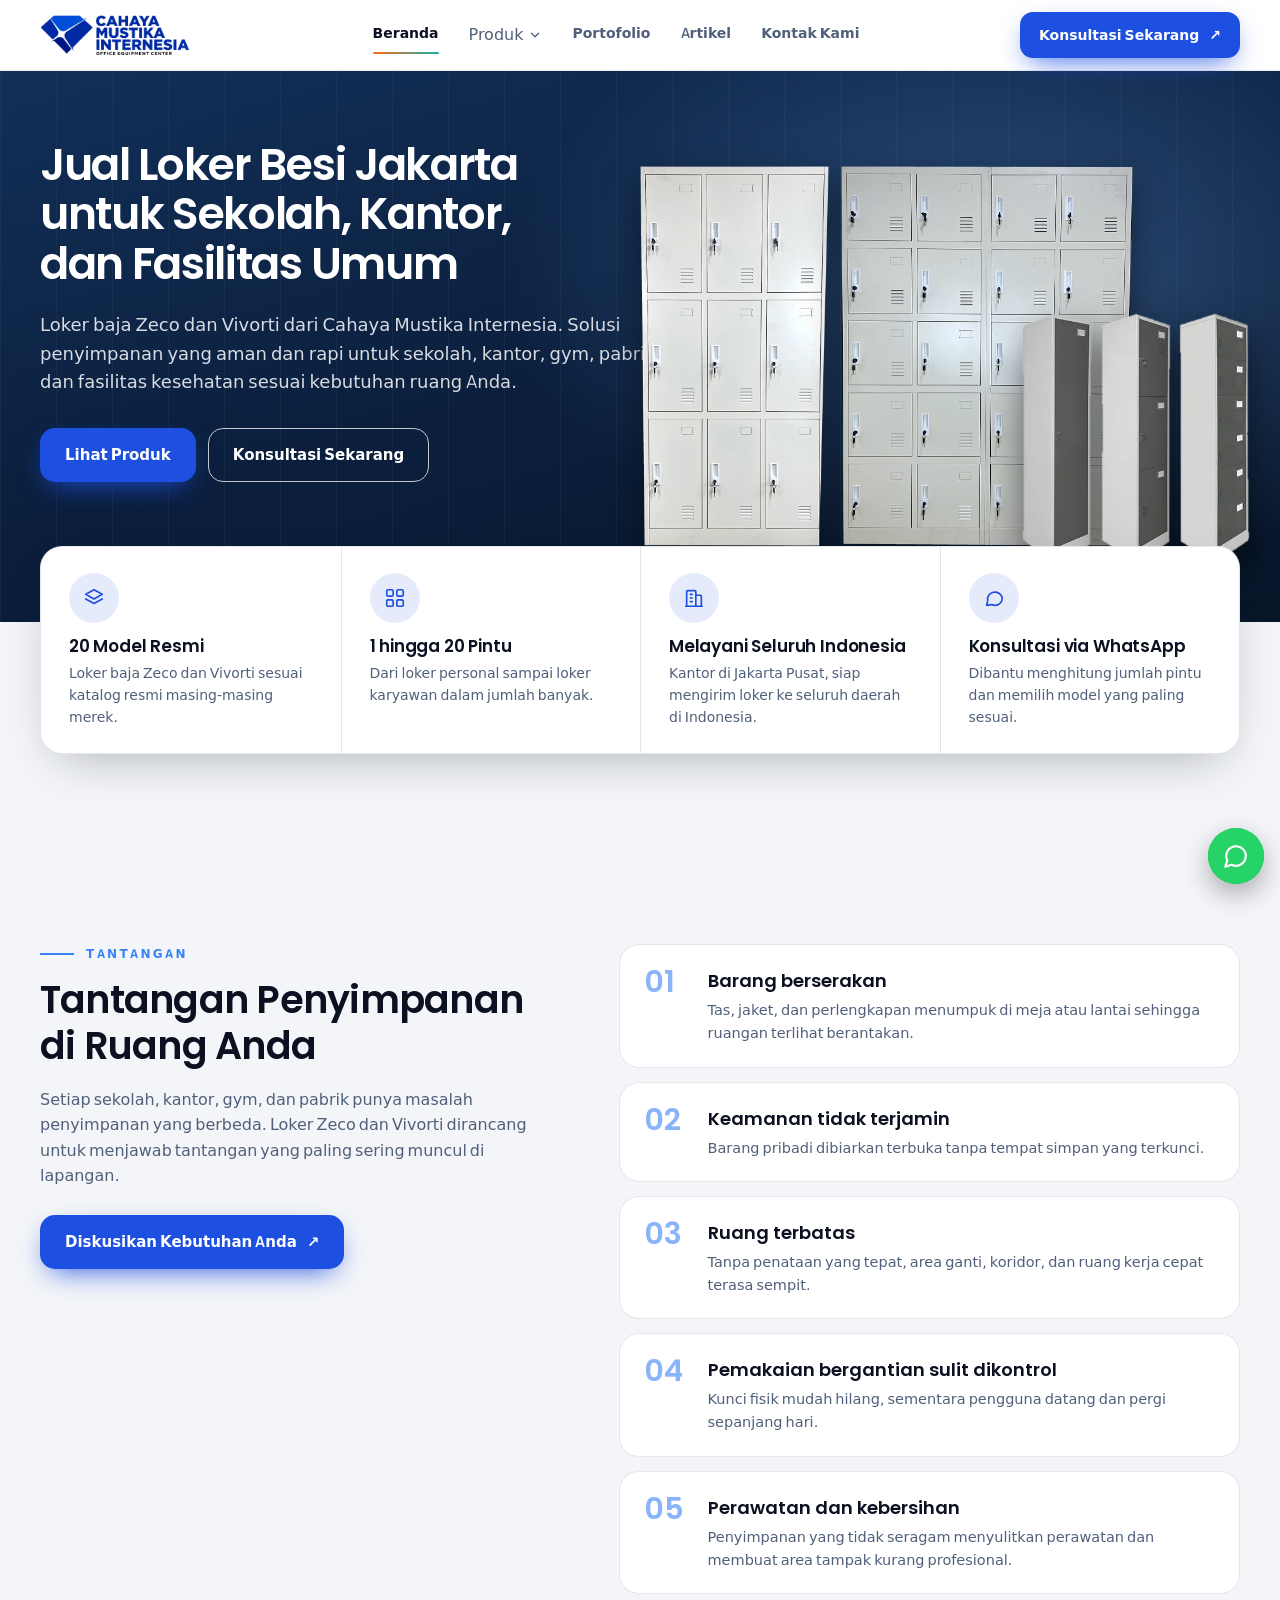
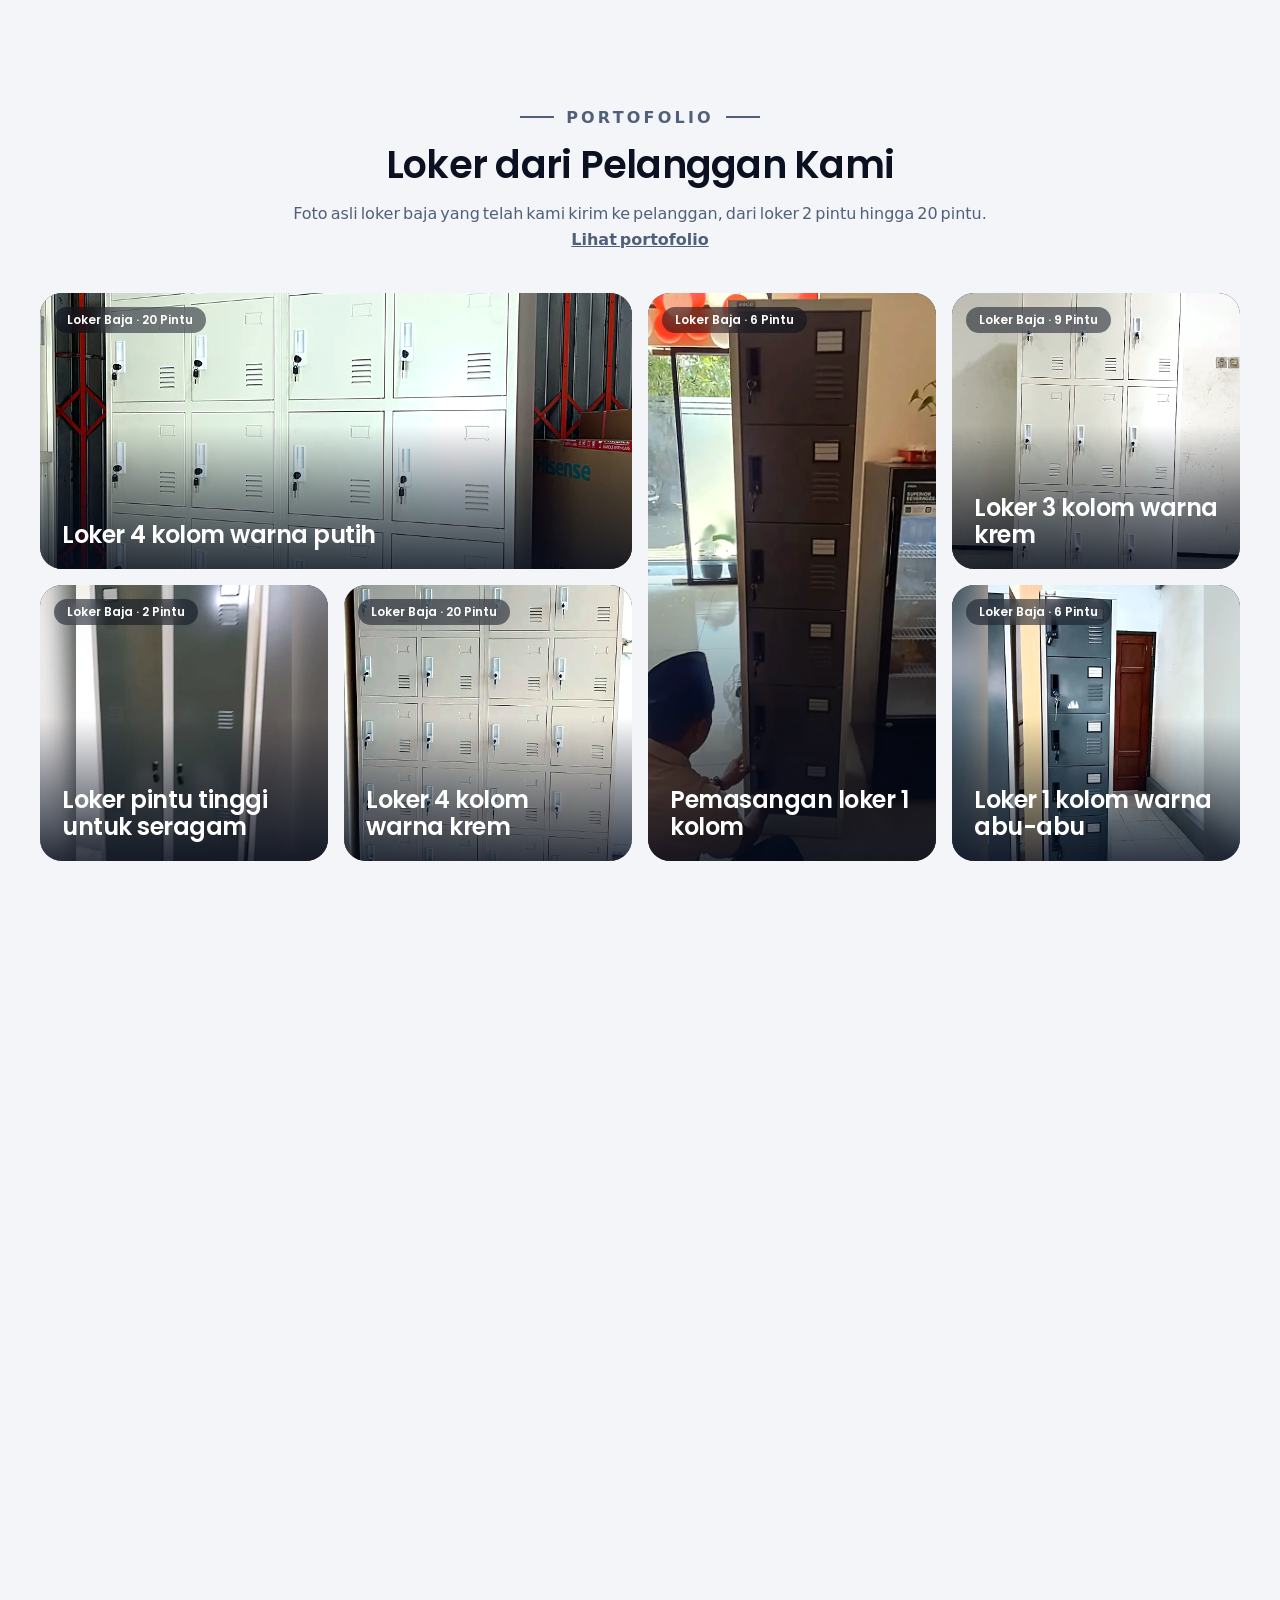
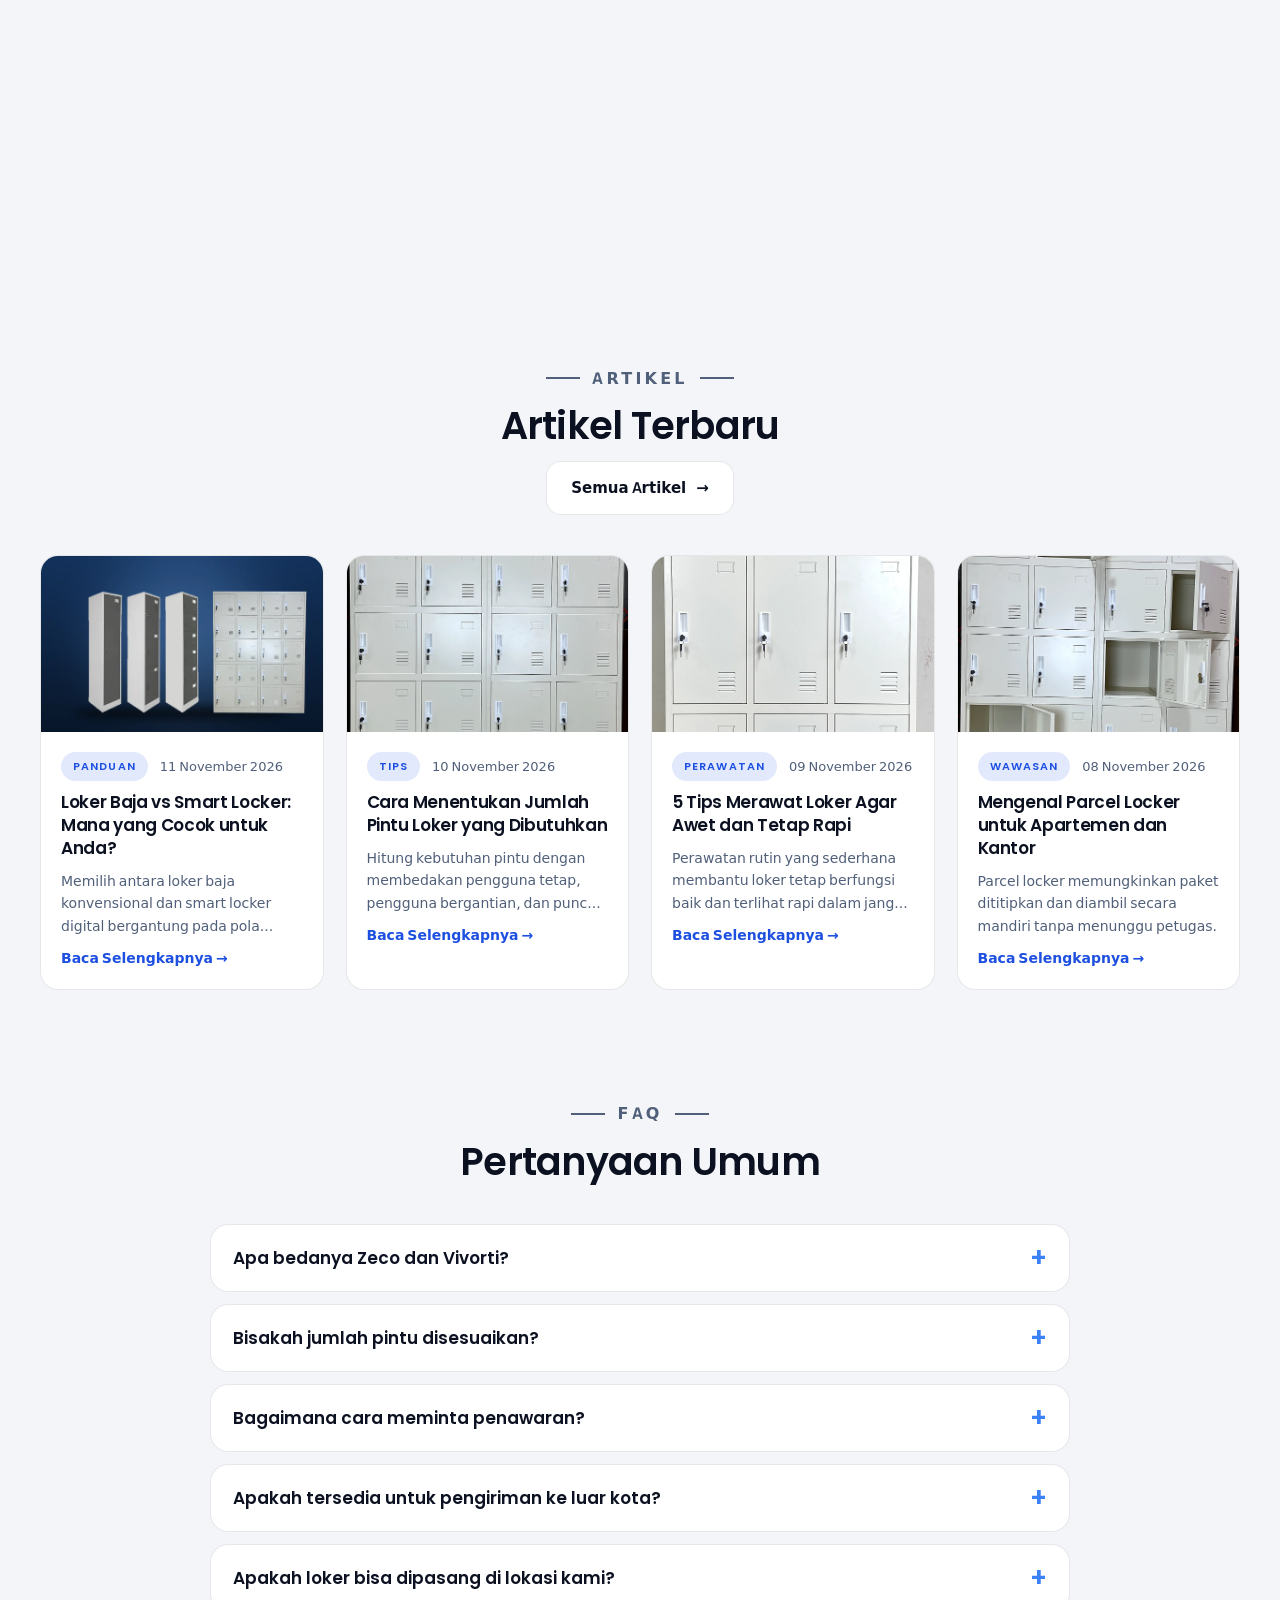
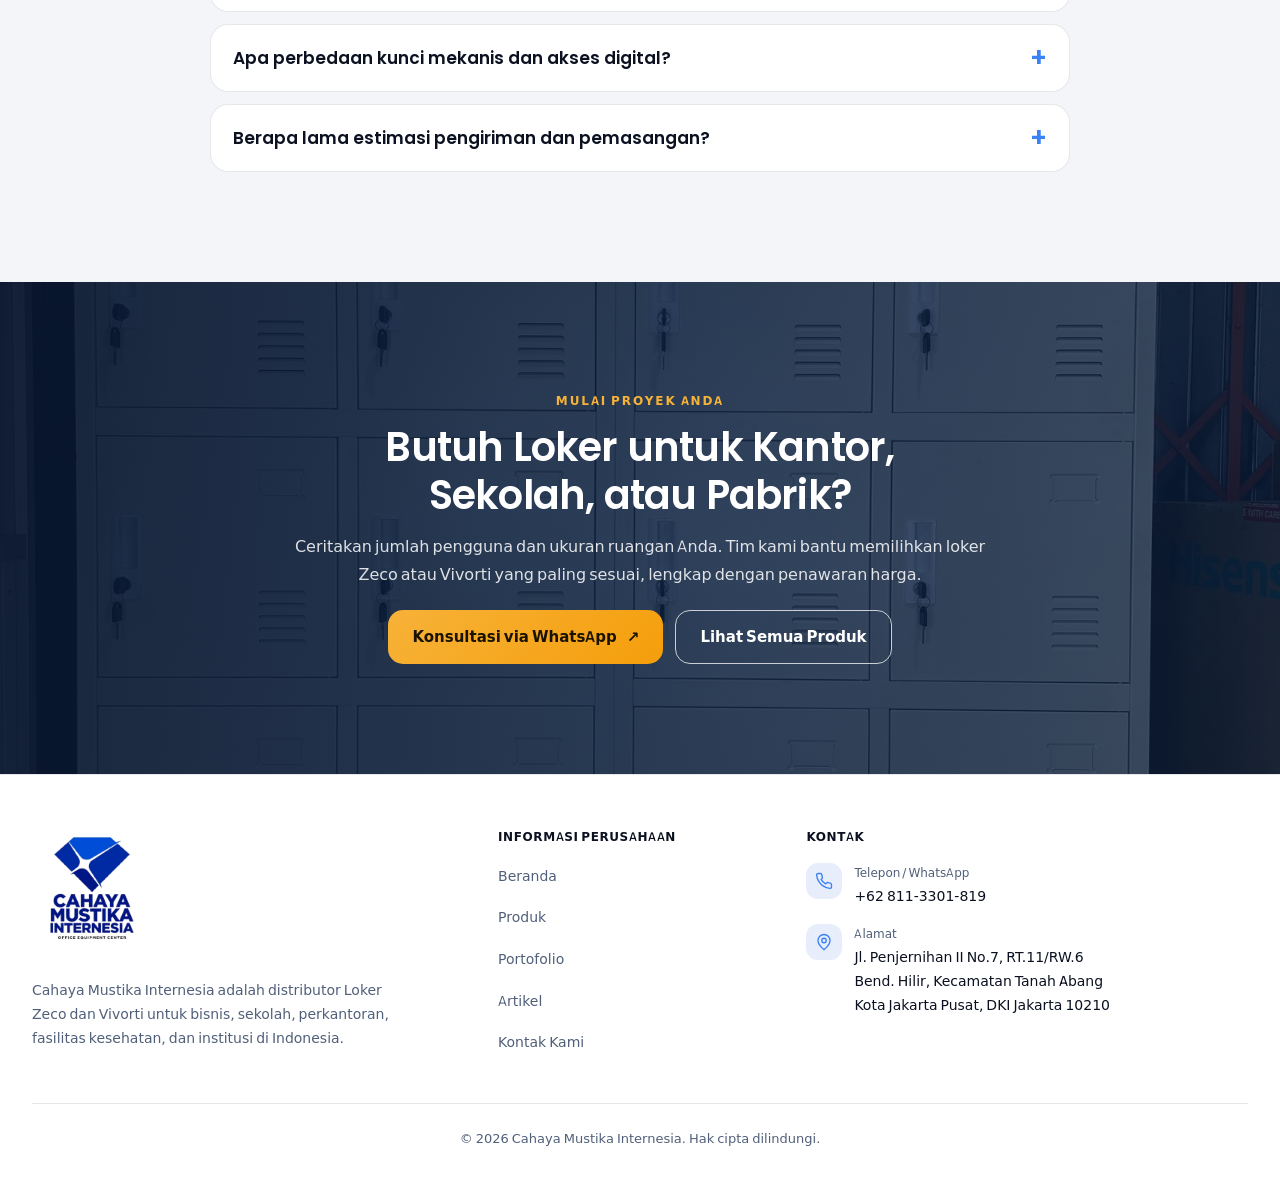
==== index.html @ 6ec08c3e "Add files via upload" ====
<!doctype html>
<html lang="id" data-theme="light">
<head>
<meta charset="utf-8">
<meta name="viewport" content="width=device-width,initial-scale=1">
<title>Jual Loker Besi Jakarta – Loker Zeco & Vivorti | Cahaya Mustika Internesia</title>
<meta name="description" content="Jual loker besi di Jakarta: lemari loker baja Zeco 1 sampai 6 pintu dan loker Vivorti 9 dan 20 pintu untuk sekolah, kantor, gym, pabrik, dan fasilitas kesehatan. Konsultasi via WhatsApp.">
<meta property="og:title" content="Jual Loker Besi Jakarta – Loker Zeco & Vivorti | Cahaya Mustika Internesia"><meta property="og:description" content="Jual loker besi di Jakarta: lemari loker baja Zeco 1 sampai 6 pintu dan loker Vivorti 9 dan 20 pintu untuk sekolah, kantor, gym, pabrik, dan fasilitas kesehatan. Konsultasi via WhatsApp."><meta property="og:image" content="assets/images/logo-footer.webp">
<link rel="icon" href="assets/images/icon.webp" type="image/webp">
<script>(function(){var d=document.documentElement;d.classList.add("js");try{localStorage.removeItem("theme")}catch(e){}})()</script>
<link rel="stylesheet" href="assets/css/locker.css">
<script defer src="assets/js/locker.js"></script>
</head>
<body>
<a class="skip" href="#main">Lompat ke konten</a>
<header class="hdr" id="hdr">
 <div class="hdr-in">
  <a class="logo" href="index.html" aria-label="Cahaya Mustika Internesia"><img class="l-light" src="assets/images/logo-cahaya-mustika.webp" width="800" height="215" alt="Cahaya Mustika Internesia"><img class="l-dark" src="assets/images/putih-logo.webp" width="800" height="215" alt="Cahaya Mustika Internesia"></a>
  <nav class="nav" aria-label="Navigasi utama"><a href="index.html" aria-current=page>Beranda</a><div class="nav-dd"><button type="button" class="nav-dd-t" aria-expanded="false" aria-controls="ddProduk">Produk <svg class="dd-chev" viewBox="0 0 24 24" width="14" height="14" fill="none" stroke="currentColor" stroke-width="2.2" stroke-linecap="round" stroke-linejoin="round" aria-hidden="true"><path d="M6 9l6 6 6-6"/></svg></button><div class="nav-dd-m" id="ddProduk"><a href="pages/produk.html"><b>Semua Produk</b><small>20 model Zeco dan Vivorti</small></a><a href="pages/zeco.html"><b>Loker Besi Zeco</b><small>Loker baja 1 sampai 6 pintu</small></a><a href="pages/vivorti.html"><b>Loker Vivorti</b><small>Loker 9 dan 20 pintu</small></a></div></div><a href="pages/portofolio.html">Portofolio</a><a href="pages/artikel.html">Artikel</a><a href="pages/kontak.html">Kontak Kami</a></nav>
  <div class="hdr-act">
   <a class="btn btn-primary btn-sm" href="https://wa.me/628113301819?text=Halo%20Cahaya%20Mustika%20Internesia%2C%20saya%20ingin%20konsultasi%20mengenai%20locker." target="_blank" rel="noopener noreferrer">Konsultasi Sekarang <span class="arr">↗</span></a>
   <button class="burger" id="burger" type="button" aria-label="Menu" aria-expanded="false" aria-controls="mnav"><span></span><span></span></button>
  </div>
 </div>
 <nav class="mnav" id="mnav" aria-label="Navigasi seluler"><a href="index.html" aria-current=page>Beranda</a><a href="pages/produk.html">Produk</a><a class="mnav-sub" href="pages/zeco.html">Loker Besi Zeco</a><a class="mnav-sub" href="pages/vivorti.html">Loker Vivorti</a><a href="pages/portofolio.html">Portofolio</a><a href="pages/artikel.html">Artikel</a><a href="pages/kontak.html">Kontak Kami</a></nav>
</header>
<main id="main">

<section class="hx"><div class="wrap hx-grid">
 <div class="hx-copy">
  <h1 class="rv">Jual Loker Besi Jakarta untuk Sekolah, Kantor, dan Fasilitas Umum</h1>
  <p class="hx-lead rv" style="--d:.1s">Loker baja Zeco dan Vivorti dari Cahaya Mustika Internesia. Solusi penyimpanan yang aman dan rapi untuk sekolah, kantor, gym, pabrik, dan fasilitas kesehatan sesuai kebutuhan ruang Anda.</p>
  <div class="hx-cta rv" style="--d:.2s"><a class="btn btn-primary" href="pages/produk.html">Lihat Produk</a><a class="btn btn-ghost" href="https://wa.me/628113301819?text=Halo%20Cahaya%20Mustika%20Internesia%2C%20saya%20ingin%20konsultasi%20mengenai%20locker." target="_blank" rel="noopener noreferrer">Konsultasi Sekarang</a></div>
 </div>
 <div class="hx-vis" aria-hidden="true"><div class="hx-back"><img src="assets/images/produk/vivorti-vt-lc09-cut.webp" alt="" width="596" height="1200"><img src="assets/images/produk/vivorti-vt-lc20-cut.webp" alt="" width="923" height="1200"></div><div class="hx-front"><img src="assets/images/produk/zeco-z601-t5-cut.webp" alt="" width="122" height="430"><img src="assets/images/produk/zeco-z603-t5-cut.webp" alt="" width="119" height="428"><img src="assets/images/produk/zeco-z606-t5-cut.webp" alt="" width="122" height="432"></div><span class="hx-floor"></span></div>
 </div></section>
<section class="hx-feat" aria-label="Keunggulan singkat"><div class="wrap"><div class="hx-card"><div class="hx-f rv" style="--d:0.00s"><span class="hx-ic"><svg viewBox="0 0 24 24" aria-hidden="true" fill="none" stroke="currentColor" stroke-width="1.8" stroke-linecap="round" stroke-linejoin="round"><path d="M12 3l9 5-9 5-9-5z"/><path d="M3 13l9 5 9-5"/></svg></span><div><h3>20 Model Resmi</h3><p>Loker baja Zeco dan Vivorti sesuai katalog resmi masing-masing merek.</p></div></div><div class="hx-f rv" style="--d:0.07s"><span class="hx-ic"><svg viewBox="0 0 24 24" aria-hidden="true" fill="none" stroke="currentColor" stroke-width="1.8" stroke-linecap="round" stroke-linejoin="round"><rect x="3" y="3" width="7" height="7" rx="1.5"/><rect x="14" y="3" width="7" height="7" rx="1.5"/><rect x="3" y="14" width="7" height="7" rx="1.5"/><rect x="14" y="14" width="7" height="7" rx="1.5"/></svg></span><div><h3>1 hingga 20 Pintu</h3><p>Dari loker personal sampai loker karyawan dalam jumlah banyak.</p></div></div><div class="hx-f rv" style="--d:0.14s"><span class="hx-ic"><svg viewBox="0 0 24 24" aria-hidden="true" fill="none" stroke="currentColor" stroke-width="1.8" stroke-linecap="round" stroke-linejoin="round"><path d="M4 21V5a1 1 0 011-1h8a1 1 0 011 1v16M14 9h5a1 1 0 011 1v11M3 21h18M8 8h2M8 12h2M8 16h2"/></svg></span><div><h3>Melayani Seluruh Indonesia</h3><p>Kantor di Jakarta Pusat, siap mengirim loker ke seluruh daerah di Indonesia.</p></div></div><div class="hx-f rv" style="--d:0.21s"><span class="hx-ic"><svg viewBox="0 0 24 24" aria-hidden="true" fill="none" stroke="currentColor" stroke-width="1.8" stroke-linecap="round" stroke-linejoin="round"><path d="M21 12a8 8 0 01-11.5 7.2L4 20l1-4.5A8 8 0 1121 12z"/></svg></span><div><h3>Konsultasi via WhatsApp</h3><p>Dibantu menghitung jumlah pintu dan memilih model yang paling sesuai.</p></div></div></div></div></section>

<section class="sec chal"><div class="wrap chal-grid"><div class="chal-l"><p class="eyebrow rv">Tantangan</p><h2 class="rv" style="--d:.08s">Tantangan Penyimpanan di Ruang Anda</h2><p class="rv" style="--d:.16s">Setiap sekolah, kantor, gym, dan pabrik punya masalah penyimpanan yang berbeda. Loker Zeco dan Vivorti dirancang untuk menjawab tantangan yang paling sering muncul di lapangan.</p><a class="btn btn-primary rv" style="--d:.24s;margin-top:26px" href="https://wa.me/628113301819?text=Halo%20Cahaya%20Mustika%20Internesia%2C%20saya%20ingin%20konsultasi%20solusi%20penyimpanan%20locker." target="_blank" rel="noopener noreferrer">Diskusikan Kebutuhan Anda <span class="arr">↗</span></a></div><ul class="chal-list"><li class="rv" style="--d:0.00s"><span class="cn">01</span><div><b>Barang berserakan</b><p>Tas, jaket, dan perlengkapan menumpuk di meja atau lantai sehingga ruangan terlihat berantakan.</p></div></li><li class="rv" style="--d:0.07s"><span class="cn">02</span><div><b>Keamanan tidak terjamin</b><p>Barang pribadi dibiarkan terbuka tanpa tempat simpan yang terkunci.</p></div></li><li class="rv" style="--d:0.14s"><span class="cn">03</span><div><b>Ruang terbatas</b><p>Tanpa penataan yang tepat, area ganti, koridor, dan ruang kerja cepat terasa sempit.</p></div></li><li class="rv" style="--d:0.21s"><span class="cn">04</span><div><b>Pemakaian bergantian sulit dikontrol</b><p>Kunci fisik mudah hilang, sementara pengguna datang dan pergi sepanjang hari.</p></div></li><li class="rv" style="--d:0.28s"><span class="cn">05</span><div><b>Perawatan dan kebersihan</b><p>Penyimpanan yang tidak seragam menyulitkan perawatan dan membuat area tampak kurang profesional.</p></div></li></ul></div></section>

<section class="sec" style="padding-top:0"><div class="wrap"><div class="sec-h"><div><p class="eyebrow rv">Portofolio</p><h2 class="rv" style="--d:.08s">Loker dari Pelanggan Kami</h2></div><p class="rv" style="--d:.16s">Foto asli loker baja yang telah kami kirim ke pelanggan, dari loker 2 pintu hingga 20 pintu. <a href="pages/portofolio.html" style="font-weight:700;text-decoration:underline">Lihat portofolio</a></p></div><div class="loc-grid"><a class="loc rv" style="--d:0.00s" href="pages/portofolio.html"><img class="loc-img" src="assets/images/portofolio/proyek-locker-20-pintu-putih.webp" alt="Loker baja 20 pintu warna putih, susunan 4 kolom" width="900" height="1200" loading="lazy" style="object-position:50% 45%"><span class="loc-tag">Loker Baja · 20 Pintu</span><div class="loc-body"><h3>Loker 4 kolom warna putih</h3></div></a><a class="loc rv" style="--d:0.06s" href="pages/portofolio.html"><img class="loc-img" src="assets/images/portofolio/proyek-locker-6-pintu-abu.webp" alt="Pemasangan loker baja 6 pintu warna abu-abu di lokasi pelanggan" width="900" height="1200" loading="lazy" style="object-position:50% 40%"><span class="loc-tag">Loker Baja · 6 Pintu</span><div class="loc-body"><h3>Pemasangan loker 1 kolom</h3></div></a><a class="loc rv" style="--d:0.12s" href="pages/portofolio.html"><img class="loc-img" src="assets/images/portofolio/proyek-locker-9-pintu-krem.webp" alt="Loker baja 9 pintu warna krem, susunan 3 kolom" width="900" height="1200" loading="lazy" style="object-position:50% 40%"><span class="loc-tag">Loker Baja · 9 Pintu</span><div class="loc-body"><h3>Loker 3 kolom warna krem</h3></div></a><a class="loc rv" style="--d:0.18s" href="pages/portofolio.html"><img class="loc-img" src="assets/images/portofolio/proyek-locker-2-pintu-abu.webp" alt="Loker baja 2 pintu tinggi warna abu-abu" width="900" height="1200" loading="lazy" style="object-position:50% 35%"><span class="loc-tag">Loker Baja · 2 Pintu</span><div class="loc-body"><h3>Loker pintu tinggi untuk seragam</h3></div></a><a class="loc rv" style="--d:0.24s" href="pages/portofolio.html"><img class="loc-img" src="assets/images/portofolio/proyek-locker-20-pintu-krem.webp" alt="Loker baja 20 pintu warna krem, susunan 4 kolom" width="900" height="1200" loading="lazy" style="object-position:50% 40%"><span class="loc-tag">Loker Baja · 20 Pintu</span><div class="loc-body"><h3>Loker 4 kolom warna krem</h3></div></a><a class="loc rv" style="--d:0.30s" href="pages/portofolio.html"><img class="loc-img" src="assets/images/portofolio/proyek-locker-6-pintu-abu-2.webp" alt="Loker baja 6 pintu warna abu-abu, satu kolom" width="900" height="1200" loading="lazy" style="object-position:50% 35%"><span class="loc-tag">Loker Baja · 6 Pintu</span><div class="loc-body"><h3>Loker 1 kolom warna abu-abu</h3></div></a></div></div></section>

<section class="sec"><div class="wrap">
 <div class="sec-h"><div><p class="eyebrow rv">Produk Kami</p><h2 class="rv" style="--d:.08s">Dua Brand Loker: Zeco dan Vivorti</h2></div><p class="rv" style="--d:.16s">Lemari loker baja Zeco 1 sampai 6 pintu dan loker Vivorti 9 dan 20 pintu, keduanya tersedia di Cahaya Mustika Internesia.</p></div>
 <div class="bpn">
  <a class="bpn-p bpn-z rv" href="pages/zeco.html">
   <div class="bpn-media bpn-zm"><img src="assets/images/produk/zeco-z601-t5-cut.webp" alt="Zeco Locker Z-601" width="122" height="430" loading="lazy"><img src="assets/images/produk/zeco-z602-t5-cut.webp" alt="Zeco Locker Z-602" width="118" height="429" loading="lazy"><img src="assets/images/produk/zeco-z603-t5-cut.webp" alt="Zeco Locker Z-603" width="119" height="428" loading="lazy"><img src="assets/images/produk/zeco-z604-t5-cut.webp" alt="Zeco Locker Z-604" width="118" height="425" loading="lazy"><img src="assets/images/produk/zeco-z605-t5-cut.webp" alt="Zeco Locker Z-605" width="112" height="420" loading="lazy"><img src="assets/images/produk/zeco-z606-t5-cut.webp" alt="Zeco Locker Z-606" width="122" height="432" loading="lazy"></div>
   <div class="bpn-cap"><span class="bpn-tag">Loker Baja · 1–6 Pintu · 18 Model</span><h3>Zeco</h3><div class="bpn-more"><p>Loker baja untuk pemakaian intensif: kokoh, rapi, dan siap bekerja keras setiap hari.</p><ul><li>Rangka baja kokoh</li><li>Ventilasi louver</li><li>Susunan modular</li></ul></div><span class="bpn-btn">Lihat Produk Zeco <span class="arr">→</span></span></div>
  </a>
  <a class="bpn-p bpn-v rv" style="--d:.08s" href="pages/vivorti.html">
   <div class="bpn-media bpn-vm"><img src="assets/images/produk/vivorti-vt-lc09-cut.webp" alt="Vivorti VT-LC09" width="596" height="1200" loading="lazy"><img src="assets/images/produk/vivorti-vt-lc20-cut.webp" alt="Vivorti VT-LC20" width="923" height="1200" loading="lazy"></div>
   <div class="bpn-cap"><span class="bpn-tag">Loker · 9 &amp; 20 Pintu · 2 Model</span><h3>Vivorti</h3><div class="bpn-more"><p>Lemari loker multi-pintu untuk kantor, sekolah, pabrik, dan ruang ganti.</p><ul><li>9 dan 20 pintu</li><li>Kunci di setiap pintu</li><li>Ventilasi di setiap pintu</li></ul></div><span class="bpn-btn">Lihat Produk Vivorti <span class="arr">→</span></span></div>
  </a>
 </div>
</div></section>

<section class="sec" style="padding-top:0"><div class="wrap">
 <div class="sec-h"><div><p class="eyebrow rv">Artikel</p><h2 class="rv" style="--d:.08s">Artikel Terbaru</h2></div><a class="btn btn-line rv" href="pages/artikel.html">Semua Artikel <span class="arr">→</span></a></div>
 <div class="bgrid bgrid4"><a class="bc rv" href="pages/artikel-locker-baja-vs-smart-locker.html"><div class="bc-img"><img src="assets/images/artikel/locker-baja-vs-smart-locker.webp" alt="Loker Baja vs Smart Locker: Mana yang Cocok untuk Anda?" width="1200" height="750" loading="lazy"></div><div class="bc-body"><div class="bc-meta"><span class="tagp">Panduan</span><span>11 November 2026</span></div><h3>Loker Baja vs Smart Locker: Mana yang Cocok untuk Anda?</h3><p>Memilih antara loker baja konvensional dan smart locker digital bergantung pada pola pemakaian, anggaran, dan tingkat kontrol akses.</p><span class="bc-more">Baca Selengkapnya <span class="arr">→</span></span></div></a><a class="bc rv" href="pages/artikel-menentukan-jumlah-pintu-locker.html"><div class="bc-img"><img src="assets/images/artikel/menentukan-jumlah-pintu-locker.webp" alt="Cara Menentukan Jumlah Pintu Loker yang Dibutuhkan" width="1200" height="750" loading="lazy"></div><div class="bc-body"><div class="bc-meta"><span class="tagp">Tips</span><span>10 November 2026</span></div><h3>Cara Menentukan Jumlah Pintu Loker yang Dibutuhkan</h3><p>Hitung kebutuhan pintu dengan membedakan pengguna tetap, pengguna bergantian, dan puncak kunjungan.</p><span class="bc-more">Baca Selengkapnya <span class="arr">→</span></span></div></a><a class="bc rv" href="pages/artikel-tips-merawat-locker.html"><div class="bc-img"><img src="assets/images/artikel/tips-merawat-locker.webp" alt="5 Tips Merawat Loker Agar Awet dan Tetap Rapi" width="1200" height="750" loading="lazy"></div><div class="bc-body"><div class="bc-meta"><span class="tagp">Perawatan</span><span>09 November 2026</span></div><h3>5 Tips Merawat Loker Agar Awet dan Tetap Rapi</h3><p>Perawatan rutin yang sederhana membantu loker tetap berfungsi baik dan terlihat rapi dalam jangka panjang.</p><span class="bc-more">Baca Selengkapnya <span class="arr">→</span></span></div></a><a class="bc rv" href="pages/artikel-parcel-locker-apartemen-kantor.html"><div class="bc-img"><img src="assets/images/artikel/parcel-locker-apartemen-kantor.webp" alt="Mengenal Parcel Locker untuk Apartemen dan Kantor" width="1200" height="750" loading="lazy"></div><div class="bc-body"><div class="bc-meta"><span class="tagp">Wawasan</span><span>08 November 2026</span></div><h3>Mengenal Parcel Locker untuk Apartemen dan Kantor</h3><p>Parcel locker memungkinkan paket dititipkan dan diambil secara mandiri tanpa menunggu petugas.</p><span class="bc-more">Baca Selengkapnya <span class="arr">→</span></span></div></a></div>
</div></section>


<section class="sec" style="padding-top:0"><div class="wrap">
 <div class="sec-h" style="justify-content:center;text-align:center"><div><p class="eyebrow rv" style="justify-content:center">FAQ</p><h2 class="rv" style="--d:.08s;margin-inline:auto">Pertanyaan Umum</h2></div></div>
 <div class="faq"><details class="rv"><summary>Apa bedanya Zeco dan Vivorti?</summary><p>Zeco menonjolkan loker baja yang kokoh untuk pemakaian intensif. Vivorti menyediakan loker multi-pintu VT-LC09 (9 pintu) dan VT-LC20 (20 pintu) untuk kebutuhan banyak pengguna.</p></details><details class="rv"><summary>Bisakah jumlah pintu disesuaikan?</summary><p>Bisa. Unit bersifat modular sehingga dapat disusun berderet dan dikombinasikan. Tim kami membantu menentukan konfigurasi yang sesuai.</p></details><details class="rv"><summary>Bagaimana cara meminta penawaran?</summary><p>Klik tombol Mulai Konsultasi pada produk atau hubungi WhatsApp +62 811-3301-819. Sebutkan kebutuhan dan jumlah unit.</p></details><details class="rv"><summary>Apakah tersedia untuk pengiriman ke luar kota?</summary><p>Bisa. Kami melayani pengiriman ke seluruh daerah di Indonesia. Hubungi tim kami untuk estimasi biaya dan waktu pengiriman ke lokasi Anda.</p></details><details class="rv"><summary>Apakah loker bisa dipasang di lokasi kami?</summary><p>Bisa. Loker dapat dipasang di sekolah, kantor, gym, pabrik, fasilitas kesehatan, hingga apartemen dan retail. Tim kami membantu menyesuaikan jenis dan jumlah unit dengan ruang Anda.</p></details><details class="rv"><summary>Apa perbedaan kunci mekanis dan akses digital?</summary><p>Loker Zeco memakai kunci cam lock di setiap pintu. Loker Vivorti juga dilengkapi kunci di setiap pintu. Untuk kebutuhan akses digital, silakan konsultasikan dengan tim kami.</p></details><details class="rv"><summary>Berapa lama estimasi pengiriman dan pemasangan?</summary><p>Estimasi bergantung pada ketersediaan unit, jumlah pesanan, dan lokasi. Hubungi tim sales melalui WhatsApp untuk jadwal yang sesuai dengan proyek Anda.</p></details></div>
</div></section>
</main>
<section class="pdx-cta" aria-label="Konsultasi">
 <img src="assets/images/cta-loker.webp" alt="" width="1600" height="900" loading="lazy">
 <div class="wrap pdx-cta-in">
  <span class="pdx-eyebrow">Mulai Proyek Anda</span>
  <h2>Butuh Loker untuk Kantor, Sekolah, atau Pabrik?</h2>
  <p>Ceritakan jumlah pengguna dan ukuran ruangan Anda. Tim kami bantu memilihkan loker Zeco atau Vivorti yang paling sesuai, lengkap dengan penawaran harga.</p>
  <div class="pdx-cta-btns"><a class="btn pdx-btn-wa" href="https://wa.me/628113301819?text=Halo%20Cahaya%20Mustika%20Internesia%2C%20saya%20ingin%20konsultasi%20mengenai%20loker%20untuk%20proyek%20saya." target="_blank" rel="noopener noreferrer">Konsultasi via WhatsApp <span class="arr">↗</span></a><a class="btn pdx-btn-line" href="pages/produk.html">Lihat Semua Produk</a></div>
 </div>
</section>
<footer class="ft">
 <div class="ft-grid">
  <div class="c2">
   <a class="ft-logo" href="index.html" aria-label="Cahaya Mustika Internesia"><img class="theme-logo-light" src="assets/images/logo-footer.webp" width="320" height="320" loading="lazy" alt="Cahaya Mustika Internesia - Office Equipment Center"><img class="theme-logo-dark" src="assets/images/logo-footer-dark.webp" width="320" height="320" loading="lazy" alt="" aria-hidden="true"></a>
   <p class="d">Cahaya Mustika Internesia adalah distributor Loker Zeco dan Vivorti untuk bisnis, sekolah, perkantoran, fasilitas kesehatan, dan institusi di Indonesia.</p>
  </div>
  <nav aria-label="Footer Navigation"><p class="ft-t">Informasi perusahaan</p><ul><li><a href="index.html">Beranda</a></li><li><a href="pages/produk.html">Produk</a></li><li><a href="pages/portofolio.html">Portofolio</a></li><li><a href="pages/artikel.html">Artikel</a></li><li><a href="pages/kontak.html">Kontak Kami</a></li></ul></nav>
  <div class="c2"><p class="ft-t">Kontak</p><ul>
   <li><a class="ci" href="https://wa.me/628113301819?text=Halo%20Cahaya%20Mustika%20Internesia%2C%20saya%20ingin%20konsultasi%20mengenai%20locker." target="_blank" rel="noopener noreferrer"><span class="ico"><svg width="18" height="18" viewBox="0 0 24 24" fill="none" stroke="currentColor" stroke-width="1.8" stroke-linecap="round" stroke-linejoin="round"><path d="M22 16.92v3a2 2 0 0 1-2.18 2 19.79 19.79 0 0 1-8.63-3.07 19.5 19.5 0 0 1-6-6 19.79 19.79 0 0 1-3.07-8.67A2 2 0 0 1 4.11 2h3a2 2 0 0 1 2 1.72 12.84 12.84 0 0 0 .7 2.81 2 2 0 0 1-.45 2.11L8.09 9.91a16 16 0 0 0 6 6l1.27-1.27a2 2 0 0 1 2.11-.45 12.84 12.84 0 0 0 2.81.7A2 2 0 0 1 22 16.92z"/></svg></span><span><small>Telepon / WhatsApp</small><b>+62 811-3301-819</b></span></a></li>
   <li><a class="ci" href="https://www.google.com/maps/search/?api=1&amp;query=PT%20Cahaya%20Mustika%20Internesia%2C%20Jl.%20Penjernihan%20II%2C%20Jakarta%20Pusat" target="_blank" rel="noopener noreferrer"><span class="ico"><svg width="18" height="18" viewBox="0 0 24 24" fill="none" stroke="currentColor" stroke-width="1.8" stroke-linecap="round" stroke-linejoin="round"><path d="M20 10c0 4.993-5.539 10.193-7.399 11.799a1 1 0 0 1-1.202 0C9.539 20.193 4 14.993 4 10a8 8 0 0 1 16 0"/><circle cx="12" cy="10" r="3"/></svg></span><span><small>Alamat</small><b><span>Jl. Penjernihan II No.7, RT.11/RW.6</span><span>Bend. Hilir, Kecamatan Tanah Abang</span><span>Kota Jakarta Pusat, DKI Jakarta 10210</span></b></span></a></li>
  </ul></div>
 </div>
 <div class="ft-copy">© 2026 Cahaya Mustika Internesia. Hak cipta dilindungi.</div>
</footer>
<a class="wa" href="https://wa.me/628113301819?text=Halo%20Cahaya%20Mustika%20Internesia%2C%20saya%20ingin%20konsultasi%20mengenai%20locker." target="_blank" rel="noopener noreferrer" aria-label="Chat dengan Sales via WhatsApp"><span class="tip">Chat dengan Sales</span><span class="b"><svg width="26" height="26" viewBox="0 0 24 24" fill="none" stroke="currentColor" stroke-width="2" stroke-linecap="round" stroke-linejoin="round"><path d="M7.9 20A9 9 0 1 0 4 16.1L2 22Z"/></svg></span></a>
<dialog id="pm" aria-label="Detail produk"><div class="m" style="position:relative"><button class="m-x" type="button" aria-label="Tutup">×</button>
 <div class="m-art"><div class="art" id="pm-art"></div></div>
 <div class="m-body"><span class="badge" id="pm-badge"></span><h3 id="pm-name"></h3><small id="pm-tag" style="color:var(--muted);font-weight:700"></small><p id="pm-desc"></p><ul id="pm-list"></ul>
 <a class="btn btn-wa btn-blue" id="pm-wa" href="#" target="_blank" rel="noopener noreferrer">Mulai Konsultasi <span class="arr">↗</span></a>
 <p class="m-note">Model, ukuran, warna, dan opsi kunci dikonfirmasi oleh tim sales sesuai ketersediaan dan kebutuhan proyek Anda.</p></div></div></dialog>
</body>
</html>
---- assets/css/locker.css ----
/* Cahaya Mustika Internesia — Locker (Zeco & Vivorti) */
@font-face{font-family:Manrope;font-style:normal;font-weight:200 800;font-display:swap;src:url(../fonts/manrope-200-800-latin.woff2) format("woff2")}
@font-face{font-family:Poppins;font-weight:400;font-display:swap;src:url(../fonts/poppins-400-latin.woff2) format("woff2")}
@font-face{font-family:Poppins;font-weight:500;font-display:swap;src:url(../fonts/poppins-500-latin.woff2) format("woff2")}
@font-face{font-family:Poppins;font-weight:600;font-display:swap;src:url(../fonts/poppins-600-latin.woff2) format("woff2")}

:root{
  --page:#f3f5f8;--surface:#fff;--fg:#0b1120;--muted:#51607a;--line:#0f172a1a;
  --brand:#1d4fe0;--brand2:#3b82f6;--nav:#ffffffcc;
  --Zeco:#ff6a1a;--viv:#0fb5a6;
  --steel:#0f1623;--steel2:#18212f;--art:linear-gradient(160deg,#e9eef5,#d7dfea);
  --shadow:0 18px 50px -20px rgba(11,17,32,.35);
  --r:22px;--ease:cubic-bezier(.2,.8,.2,1);
}
:root[data-theme=dark]{
  --page:#080d18;--surface:#101a30;--fg:#f8fafc;--muted:#9aa8bf;--line:#94a3b829;
  --brand:#3b76ff;--brand2:#6ab0ff;--nav:#0b1120cc;--steel:#050914;--steel2:#0c1424;
  --art:linear-gradient(160deg,#16213a,#0d1527);--shadow:0 18px 50px -20px rgba(0,0,0,.7);
}
*,*::before,*::after{box-sizing:border-box}
html{scroll-behavior:smooth;-webkit-text-size-adjust:100%}
body{margin:0;background:var(--page);color:var(--fg);font:400 16px/1.6 Manrope,system-ui,sans-serif;overflow-x:hidden;transition:background .4s,color .4s}
img,svg{max-width:100%;display:block}
a{color:inherit;text-decoration:none}
h1,h2,h3,h4{font-family:Poppins,Manrope,sans-serif;font-weight:600;line-height:1.12;margin:0;letter-spacing:-.02em}
p{margin:0}
button{font:inherit;color:inherit;cursor:pointer}
.sr-only{position:absolute;width:1px;height:1px;overflow:hidden;clip:rect(0 0 0 0)}
.skip{position:fixed;left:16px;top:-60px;z-index:100;background:var(--brand);color:#fff;padding:8px 16px;border-radius:99px;transition:top .2s}
.skip:focus{top:12px}
.wrap{width:min(1200px,100% - 40px);margin-inline:auto}
:focus-visible{outline:2px solid var(--brand2);outline-offset:3px;border-radius:6px}

/* theme logos */
.l-dark,.theme-logo-dark{display:none}
:root[data-theme=dark] .l-light,:root[data-theme=dark] .theme-logo-light{display:none}
:root[data-theme=dark] .l-dark,:root[data-theme=dark] .theme-logo-dark{display:block}

/* ---------- page cover (loader) ---------- */
.cover{position:fixed;inset:0;z-index:200;background:var(--page);display:grid;place-items:center;animation:coverOut .5s 2.4s forwards;transition:opacity .5s,visibility .5s}
.cover.gone{opacity:0;visibility:hidden}
.cover-in{display:grid;justify-items:center;gap:18px}
.cover img{width:112px;height:auto;animation:coverLogo 1.2s var(--ease) infinite alternate}
.cover-bar{width:150px;height:4px;border-radius:9px;background:var(--line);overflow:hidden}
.cover-bar i{display:block;height:100%;width:40%;border-radius:9px;background:linear-gradient(90deg,var(--Zeco),var(--brand),var(--viv));animation:bar 1s ease-in-out infinite}
.cover small{letter-spacing:.3em;font-size:11px;text-transform:uppercase;color:var(--muted);font-weight:700}
@keyframes bar{from{transform:translateX(-120%)}to{transform:translateX(320%)}}
@keyframes coverLogo{from{transform:translateY(4px) scale(.97)}to{transform:translateY(-4px) scale(1.03)}}
@keyframes coverOut{to{opacity:0;visibility:hidden}}

/* ---------- header (floating island) ---------- */
.hdr{position:fixed;z-index:60;top:12px;left:0;right:0;pointer-events:none;transition:top .3s}
.hdr-in{pointer-events:auto;width:min(1200px,100% - 24px);margin-inline:auto;display:flex;align-items:center;justify-content:space-between;gap:14px;padding:8px 10px 8px 18px;border:1px solid var(--line);border-radius:20px;background:var(--nav);backdrop-filter:blur(18px) saturate(1.4);-webkit-backdrop-filter:blur(18px) saturate(1.4);transition:box-shadow .3s,padding .3s}
.hdr.stuck{top:8px}.hdr.stuck .hdr-in{box-shadow:var(--shadow)}
.logo{position:relative;display:block;width:172px;height:40px;flex:none}
.logo img{position:absolute;inset:0;width:100%;height:100%;object-fit:contain;object-position:left}
.nav{display:none;gap:2px;position:relative}
.nav a,.mnav a{font-size:14px;font-weight:600;color:var(--muted);padding:9px 14px;border-radius:12px;position:relative;transition:color .2s,background .2s}
.nav a:hover{color:var(--fg);background:var(--line)}
.nav a[aria-current=page]{color:var(--fg)}
.nav a[aria-current=page]::after{content:"";position:absolute;left:14px;right:14px;bottom:3px;height:2px;border-radius:2px;background:linear-gradient(90deg,var(--Zeco),var(--viv));animation:grow .6s var(--ease)}
@keyframes grow{from{transform:scaleX(0)}}
.hdr-act{display:flex;align-items:center;gap:8px}
.theme,.burger{width:42px;height:42px;border-radius:13px;border:1px solid var(--line);background:transparent;display:grid;place-items:center;transition:background .2s,transform .3s var(--ease)}
.theme:hover,.burger:hover{background:var(--line)}
.theme:active{transform:rotate(40deg) scale(.9)}
.theme svg{width:19px;height:19px;transition:transform .5s var(--ease)}
.theme .sun{display:none}
:root[data-theme=dark] .theme .sun{display:block}:root[data-theme=dark] .theme .moon{display:none}
.burger{position:relative}
.burger span{position:absolute;left:12px;right:12px;height:2px;border-radius:2px;background:var(--fg);transition:transform .35s var(--ease),top .35s var(--ease)}
.burger span:first-child{top:16px}.burger span:last-child{top:24px}
.burger[aria-expanded=true] span:first-child{top:20px;transform:rotate(45deg)}
.burger[aria-expanded=true] span:last-child{top:20px;transform:rotate(-45deg)}
.mnav{pointer-events:auto;width:min(1200px,100% - 24px);margin:8px auto 0;border:1px solid var(--line);border-radius:20px;background:var(--surface);padding:10px;display:grid;gap:2px;max-height:0;opacity:0;overflow:hidden;visibility:hidden;transition:max-height .45s var(--ease),opacity .3s,visibility .3s,padding .3s;padding-block:0}
.mnav.open{max-height:420px;opacity:1;visibility:visible;padding-block:10px;box-shadow:var(--shadow)}
.mnav a{padding:13px 16px;font-size:16px}
.mnav a[aria-current=page]{color:var(--brand);background:var(--line)}
@media(min-width:960px){.nav{display:flex}.burger,.mnav{display:none}.hdr-act .btn{display:inline-flex}}
.hdr-act .btn{display:none}
@media(min-width:960px){.hdr-act .btn{display:inline-flex}}

/* ---------- buttons ---------- */
.btn{display:inline-flex;align-items:center;gap:10px;justify-content:center;font-weight:700;font-size:15px;padding:14px 24px;border-radius:15px;border:1px solid transparent;position:relative;overflow:hidden;isolation:isolate;transition:transform .3s var(--ease),box-shadow .3s,background .3s,color .3s}
.btn-sm{padding:11px 18px;font-size:14px;border-radius:13px}
.btn-primary{background:var(--brand);color:#fff;box-shadow:0 10px 28px -10px var(--brand)}
.btn-primary::before{content:"";position:absolute;inset:0;z-index:-1;background:linear-gradient(110deg,transparent 30%,rgba(255,255,255,.35) 50%,transparent 70%);transform:translateX(-120%);transition:transform .7s var(--ease)}
.btn-primary:hover{transform:translateY(-3px);box-shadow:0 16px 34px -10px var(--brand)}
.btn-primary:hover::before{transform:translateX(120%)}
.btn-line{border-color:var(--line);background:var(--surface);color:var(--fg)}
.btn-line:hover{transform:translateY(-3px);border-color:var(--brand2);box-shadow:var(--shadow)}
.btn .arr{display:inline-block;transition:transform .3s var(--ease)}
.btn:hover .arr{transform:translate(4px,-3px)}
.btn:active{transform:scale(.97)}

/* ---------- reveal ---------- */
.js .rv{opacity:0;transform:translateY(32px);transition:opacity .8s var(--ease),transform .8s var(--ease);transition-delay:var(--d,0s)}
.js .rv.l{transform:translateX(-40px)}.js .rv.r{transform:translateX(40px)}.js .rv.z{transform:scale(.92)}
.js .rv.in{opacity:1;transform:none}

/* ---------- hero ---------- */
.hero{position:relative;padding:130px 0 70px;overflow:hidden;background:
  radial-gradient(900px 500px at 85% 0%,color-mix(in srgb,var(--brand) 18%,transparent),transparent 70%),
  radial-gradient(700px 400px at 0% 100%,color-mix(in srgb,var(--Zeco) 12%,transparent),transparent 70%)}
.hero::before{content:"";position:absolute;inset:0;background-image:linear-gradient(var(--line) 1px,transparent 1px),linear-gradient(90deg,var(--line) 1px,transparent 1px);background-size:56px 56px;mask-image:radial-gradient(ellipse at 70% 30%,#000 10%,transparent 70%);-webkit-mask-image:radial-gradient(ellipse at 70% 30%,#000 10%,transparent 70%);animation:gridMove 24s linear infinite}
@keyframes gridMove{to{background-position:56px 56px}}
.hero-grid{position:relative;display:grid;gap:46px;align-items:center}
@media(min-width:960px){.hero-grid{grid-template-columns:1.02fr .98fr;gap:60px}.hero{padding:150px 0 90px}}
.chip{display:inline-flex;align-items:center;gap:9px;font-size:12px;font-weight:800;letter-spacing:.14em;text-transform:uppercase;padding:8px 14px;border-radius:99px;border:1px solid var(--line);background:var(--surface);color:var(--muted)}
.chip .dot{width:8px;height:8px;border-radius:50%;background:var(--viv);box-shadow:0 0 0 0 var(--viv);animation:ping 1.8s infinite}
@keyframes ping{70%{box-shadow:0 0 0 10px transparent}100%{box-shadow:0 0 0 0 transparent}}
.hero h1{font-size:clamp(40px,6.4vw,76px);margin:22px 0 20px;text-transform:uppercase;letter-spacing:-.035em}
.hero h1 .w{display:inline-block;overflow:hidden;vertical-align:bottom;padding-bottom:.08em}
.hero h1 .w>span{display:inline-block;transform:translateY(110%);animation:rise .9s var(--ease) forwards;animation-delay:calc(.35s + var(--w)*.09s)}
@keyframes rise{to{transform:none}}
.grad{background:linear-gradient(95deg,var(--Zeco),var(--brand) 55%,var(--viv));-webkit-background-clip:text;background-clip:text;color:transparent;background-size:200% 100%;animation:shift 6s linear infinite}
@keyframes shift{to{background-position:-200% 0}}
.lead{font-size:clamp(16px,2vw,19px);color:var(--muted);max-width:56ch}
.hero-cta{display:flex;flex-wrap:wrap;gap:12px;margin:30px 0 38px}
.stats{display:grid;grid-template-columns:repeat(3,1fr);gap:12px;max-width:520px}
.stat{padding:16px;border-radius:18px;background:var(--surface);border:1px solid var(--line);transition:transform .35s var(--ease),border-color .3s}
.stat:hover{transform:translateY(-5px);border-color:var(--brand2)}
.stat b{display:block;font:600 clamp(26px,3.4vw,36px)/1 Poppins;letter-spacing:-.03em}
.stat>span{font-size:12.5px;color:var(--muted);font-weight:600}

/* locker wall */
.wall-wrap{position:relative;perspective:1400px}
.wall{position:relative;padding:16px;border-radius:26px;background:linear-gradient(160deg,var(--steel2),var(--steel));box-shadow:var(--shadow),inset 0 0 0 1px rgba(255,255,255,.07);transform:rotateY(-7deg) rotateX(3deg);transition:transform .6s var(--ease);animation:floaty 7s ease-in-out infinite}
.wall:hover{transform:rotateY(0) rotateX(0)}
@keyframes floaty{50%{translate:0 -10px}}
.wall-grid{display:grid;grid-template-columns:repeat(4,1fr);gap:8px}
.door{position:relative;aspect-ratio:3/4.1;border:0;padding:0;background:#05080f;border-radius:9px;perspective:700px;overflow:visible}
.door-in{position:absolute;inset:0;border-radius:9px;display:grid;place-items:center;background:radial-gradient(circle at 50% 70%,#1b2740,#060a13);color:#cfe0ff;box-shadow:inset 0 0 14px #000}
.door-in svg{width:42%;height:auto;opacity:0;transform:scale(.5) translateY(10px);transition:.5s var(--ease) .15s;stroke:currentColor;fill:none;stroke-width:1.6;stroke-linecap:round;stroke-linejoin:round}
.door.open .door-in svg{opacity:1;transform:none}
.door-face{position:absolute;inset:0;border-radius:9px;background:linear-gradient(145deg,#394559,#232c3b);transform-origin:0 50%;transition:transform .9s var(--ease);box-shadow:inset 0 0 0 1px rgba(255,255,255,.1),0 4px 10px rgba(0,0,0,.35);display:block;backface-visibility:hidden}
.door.open .door-face{transform:rotateY(-112deg)}
.door:hover .door-face{filter:brightness(1.15)}
.door.z .door-face{background:linear-gradient(145deg,#ff8a45,#e2560c)}
.door.v .door-face{background:linear-gradient(145deg,#f7fafc,#d8e1ea)}
.door.b .door-face{background:linear-gradient(145deg,#2c63f2,#1236a8)}
.door-face .vent{position:absolute;left:18%;right:18%;top:9%;height:11%;background:repeating-linear-gradient(180deg,rgba(0,0,0,.45) 0 2px,transparent 2px 5px);border-radius:2px}
.door-face .handle{position:absolute;right:13%;top:48%;width:9%;height:17%;border-radius:4px;background:rgba(0,0,0,.55);box-shadow:0 0 0 1px rgba(255,255,255,.2)}
.door.v .door-face .handle{background:#0fb5a6}
.door-face .num{position:absolute;left:13%;bottom:9%;font:700 10px/1 Poppins;font-style:normal;letter-spacing:.08em;color:rgba(255,255,255,.7)}
.door.v .door-face .num{color:#4b5a6e}
.wall-tag{position:absolute;display:flex;align-items:center;gap:8px;padding:9px 14px;border-radius:14px;background:var(--surface);border:1px solid var(--line);box-shadow:var(--shadow);font:700 13px Poppins;z-index:2}
.wall-tag i{width:10px;height:10px;border-radius:50%}
.wall-tag.t1{left:-14px;top:12%;animation:floaty 5s ease-in-out infinite}.wall-tag.t1 i{background:var(--Zeco)}
.wall-tag.t2{right:-10px;bottom:14%;animation:floaty 6s ease-in-out -2s infinite}.wall-tag.t2 i{background:var(--viv)}
@media(max-width:560px){.wall-tag.t1{left:-4px}.wall-tag.t2{right:-4px}.wall{transform:none}}

/* ---------- sections ---------- */
section{position:relative}
.sec{padding:clamp(64px,9vw,110px) 0}
.eyebrow{font-size:12px;font-weight:800;letter-spacing:.2em;text-transform:uppercase;color:var(--brand2);display:flex;align-items:center;gap:12px}
.eyebrow::before{content:"";width:34px;height:2px;background:currentColor;transform-origin:left;animation:grow 1s var(--ease) both}
.sec-h{display:flex;flex-wrap:wrap;justify-content:space-between;align-items:flex-end;gap:22px;margin-bottom:44px}
.sec-h h2{font-size:clamp(30px,4.6vw,52px);margin-top:14px;max-width:18ch}
.sec-h p{max-width:46ch;color:var(--muted)}

/* brand duel */
.duel{display:grid;gap:20px}
@media(min-width:900px){.duel{grid-template-columns:1fr 1fr}}
.bp{position:relative;border-radius:30px;padding:clamp(26px,4vw,46px);overflow:hidden;min-height:480px;display:flex;flex-direction:column;justify-content:space-between;gap:24px;isolation:isolate;transition:transform .5s var(--ease),box-shadow .5s}
.bp:hover{transform:translateY(-8px);box-shadow:0 30px 70px -28px rgba(0,0,0,.5)}
.bp.z{background:linear-gradient(150deg,#e8f6ff,#bfe3fb);color:#082033}
.bp.v{background:linear-gradient(150deg,#1b1b1d,#050505);color:#fff}
:root[data-theme=dark] .bp.v{background:linear-gradient(150deg,#1b1b1d,#000);color:#fff}
:root[data-theme=dark] .bp.z{background:linear-gradient(150deg,#e8f6ff,#bfe3fb);color:#082033}
.bp::before{content:"";position:absolute;width:420px;height:420px;border-radius:50%;right:-120px;top:-140px;z-index:-1;filter:blur(8px);transition:transform .9s var(--ease)}
.bp.z::before{background:radial-gradient(circle,rgba(56,189,248,.5),transparent 65%)}
.bp.v::before{background:radial-gradient(circle,rgba(255,255,255,.2),transparent 65%)}
.bp:hover::before{transform:scale(1.35) translate(-30px,30px)}
.bp .tag{font:800 12px Poppins;letter-spacing:.22em;text-transform:uppercase;opacity:.75}
.bp h3{font-size:clamp(46px,7vw,84px);letter-spacing:-.04em;margin:8px 0 14px}
.bp.z h3{color:#0284c7}.bp.v h3{color:#fff}
.bp p{max-width:38ch;opacity:.85}
.bp ul{list-style:none;margin:20px 0 0;padding:0;display:grid;gap:10px}
.bp li{display:flex;gap:10px;align-items:center;font-weight:600;font-size:15px}
.bp li::before{content:"";width:20px;height:20px;border-radius:50%;flex:none;background:currentColor;opacity:.9;-webkit-mask:url("data:image/svg+xml,%3Csvg xmlns='http://www.w3.org/2000/svg' viewBox='0 0 20 20'%3E%3Ccircle cx='10' cy='10' r='10' fill='%23fff' opacity='.0'/%3E%3Cpath d='M5 10.5l3.2 3.2L15 6.8' fill='none' stroke='%23000' stroke-width='2.4' stroke-linecap='round' stroke-linejoin='round'/%3E%3C/svg%3E") center/contain no-repeat;mask:url("data:image/svg+xml,%3Csvg xmlns='http://www.w3.org/2000/svg' viewBox='0 0 20 20'%3E%3Cpath d='M5 10.5l3.2 3.2L15 6.8' fill='none' stroke='%23000' stroke-width='2.4' stroke-linecap='round' stroke-linejoin='round'/%3E%3C/svg%3E") center/contain no-repeat}
.bp.z li::before{color:#0284c7}.bp.v li::before{color:#fff}
.bp-art{position:absolute;right:clamp(14px,4vw,40px);bottom:70px;width:min(44%,240px);opacity:.96;transition:transform .6s var(--ease)}
.bp:hover .bp-art{transform:translateY(-10px) rotate(-2deg)}
.bp .btn{align-self:flex-start;margin-top:6px}
@media(min-width:561px){.bp>div:first-child{max-width:calc(100% - 230px)}}
.bp.z .btn{background:#0284c7;color:#fff}.bp.v .btn{background:#fff;color:#000}
@media(max-width:560px){.bp-art{display:none}.bp{min-height:0}}

/* art svg door animation */
.art svg{width:100%;height:auto;overflow:visible}
.art .dr{transform-box:fill-box;transform-origin:0 50%;transition:transform .7s var(--ease)}
.pcard:hover .art .dr,.bp:hover .art .dr,.art.play .dr{transform:scaleX(.2)}
.art .dr:nth-of-type(3n){transition-delay:.08s}.art .dr:nth-of-type(3n+1){transition-delay:.16s}.art .dr:nth-of-type(3n+2){transition-delay:.04s}

/* product cards */
.pgrid{display:grid;gap:20px;grid-template-columns:repeat(auto-fill,minmax(min(100%,300px),1fr))}
.pcard{background:var(--surface);border:1px solid var(--line);border-radius:var(--r);overflow:hidden;display:flex;flex-direction:column;transition:transform .45s var(--ease),box-shadow .45s,opacity .35s,border-color .3s;transform-style:preserve-3d}
.pcard:hover{box-shadow:var(--shadow);border-color:color-mix(in srgb,var(--brand2) 50%,var(--line))}
.pcard.off{opacity:0;transform:scale(.9);pointer-events:none}
.pcard[hidden]{display:none}
.pcard-art{position:relative;background:var(--art);padding:30px 34px 26px;display:grid;place-items:end center;height:272px;overflow:hidden}
.pcard-art::after{content:"";position:absolute;left:12%;right:12%;bottom:14px;height:12px;border-radius:50%;background:rgba(0,0,0,.25);filter:blur(7px)}
.pcard-art .art{height:190px;position:relative;z-index:1;transition:transform .5s var(--ease)}
.pcard-art .art svg{height:100%;width:auto}
.pcard:hover .pcard-art .art{transform:translateY(-6px) scale(1.03)}
.pcard-art .badge{position:absolute;left:14px;top:14px;z-index:2}
.badge{font:800 11px Poppins;letter-spacing:.14em;text-transform:uppercase;padding:6px 12px;border-radius:99px;color:#fff}
.badge.z{background:var(--Zeco);color:#1a0d02}.badge.v{background:var(--viv);color:#031b18}
.pcard-body{padding:22px 22px 24px;display:flex;flex-direction:column;gap:10px;flex:1}
.pcard-body small{font-weight:700;color:var(--muted);letter-spacing:.06em;text-transform:uppercase;font-size:11.5px}
.pcard-body h3{font-size:22px}
.pcard-body p{color:var(--muted);font-size:14.5px;flex:1}
.pcard-act{display:flex;gap:8px;margin-top:8px;flex-wrap:wrap}
.pcard-act .btn{padding:11px 14px;font-size:13.5px;border-radius:12px;white-space:nowrap}.pcard-act .btn-wa{flex:1}
.btn-wa{background:#25D366;color:#04210f}
.btn-wa:hover{transform:translateY(-3px);box-shadow:0 12px 24px -10px #25D366}
.btn-wa.btn-blue{background:var(--brand);color:#fff}
.btn-wa.btn-blue:hover{box-shadow:0 12px 24px -10px var(--brand)}

/* carousel */
.car-nav{display:flex;gap:8px}
.car-nav button{width:48px;height:48px;border-radius:15px;border:1px solid var(--line);background:var(--surface);font-size:20px;transition:.3s var(--ease)}
.car-nav button:hover{background:var(--brand);color:#fff;transform:scale(1.08)}
.car{display:flex;gap:20px;overflow-x:auto;scroll-snap-type:x mandatory;padding:6px 20px 30px;margin-inline:calc((100vw - min(1200px,100vw - 40px))/-2);padding-inline:calc((100vw - min(1200px,100vw - 40px))/2);scroll-padding-inline:calc((100vw - min(1200px,100vw - 40px))/2);scrollbar-width:none}
.car::-webkit-scrollbar{display:none}
.car .pcard{flex:0 0 min(82vw,320px);scroll-snap-align:start}

/* filter */
.filters{display:flex;gap:8px;flex-wrap:wrap;margin-bottom:30px;padding:6px;border-radius:18px;background:var(--surface);border:1px solid var(--line);width:max-content;max-width:100%;position:relative}
.filters button{border:0;background:transparent;padding:11px 22px;border-radius:13px;font-weight:700;font-size:14px;color:var(--muted);position:relative;z-index:1;transition:color .3s}
.filters button.on{color:#fff}
.filters .pill{position:absolute;z-index:0;top:6px;bottom:6px;border-radius:13px;background:var(--brand);transition:left .45s var(--ease),width .45s var(--ease)}

/* features */
.feats{display:grid;gap:16px;grid-template-columns:repeat(auto-fit,minmax(min(100%,250px),1fr))}
.feat{padding:28px;border-radius:var(--r);background:var(--surface);border:1px solid var(--line);position:relative;overflow:hidden;transition:transform .4s var(--ease),border-color .3s}
.feat::after{content:"";position:absolute;left:0;bottom:0;height:3px;width:100%;background:linear-gradient(90deg,var(--Zeco),var(--brand),var(--viv));transform:scaleX(0);transform-origin:left;transition:transform .6s var(--ease)}
.feat:hover{transform:translateY(-8px)}.feat:hover::after{transform:scaleX(1)}
.feat .ic{width:56px;height:56px;border-radius:16px;display:grid;place-items:center;background:color-mix(in srgb,var(--brand) 12%,transparent);color:var(--brand2);margin-bottom:20px;transition:transform .5s var(--ease)}
.feat:hover .ic{transform:rotate(-8deg) scale(1.1)}
.feat .ic svg{width:28px;height:28px;stroke:currentColor;fill:none;stroke-width:1.7;stroke-linecap:round;stroke-linejoin:round}
.feat h3{font-size:19px;margin-bottom:8px}.feat p{color:var(--muted);font-size:14.5px}
.feat .n{position:absolute;right:18px;top:12px;font:600 50px/1 Poppins;color:var(--line);transition:color .3s}
.feat:hover .n{color:color-mix(in srgb,var(--brand2) 35%,transparent)}

/* solusi tabs */
.tabs-sec{background:var(--steel);color:#fff;overflow:hidden}
.tabs-sec .eyebrow{color:#7fb0ff}.tabs-sec .sec-h p{color:#9fb0c9}
.tabs{display:flex;gap:8px;overflow-x:auto;scrollbar-width:none;margin-bottom:26px;padding-bottom:4px}
.tabs::-webkit-scrollbar{display:none}
.tabs button{flex:none;padding:12px 20px;border-radius:14px;background:rgba(255,255,255,.06);border:1px solid rgba(255,255,255,.1);color:#c3d0e4;font-weight:700;font-size:14px;transition:.3s var(--ease)}
.tabs button:hover{background:rgba(255,255,255,.12)}
.tabs button.on{background:var(--brand);border-color:var(--brand);color:#fff;transform:translateY(-3px);box-shadow:0 12px 26px -10px var(--brand)}
.tpanel{display:none;grid-gap:30px;align-items:center;animation:panelIn .6s var(--ease)}
.tpanel.on{display:grid}
@media(min-width:860px){.tpanel.on{grid-template-columns:1.1fr .9fr}}
@keyframes panelIn{from{opacity:0;transform:translateX(30px)}}
.tpanel h3{font-size:clamp(26px,3.6vw,40px);margin-bottom:12px}
.tpanel p{color:#a9b9d0;max-width:52ch}
.tpanel ul{list-style:none;padding:0;margin:20px 0 26px;display:flex;flex-wrap:wrap;gap:8px}
.tpanel li{padding:8px 14px;border-radius:99px;background:rgba(255,255,255,.07);border:1px solid rgba(255,255,255,.12);font-size:13.5px;font-weight:600}
.tpanel .art{background:radial-gradient(circle at 50% 80%,rgba(59,118,255,.3),transparent 70%);padding:30px;border-radius:26px;border:1px solid rgba(255,255,255,.08)}
.tpanel .art svg{max-width:300px;margin:auto;animation:floaty 6s ease-in-out infinite}

/* steps */
.steps{position:relative;display:grid;gap:22px;max-width:860px;margin-inline:auto;padding-left:0}
.steps::before{content:"";position:absolute;left:27px;top:20px;bottom:20px;width:3px;background:var(--line);border-radius:3px}
.steps .fill{position:absolute;left:27px;top:20px;bottom:20px;width:3px;border-radius:3px;background:linear-gradient(var(--Zeco),var(--brand),var(--viv));transform-origin:top;transform:scaleY(var(--p,0))}
.step{position:relative;display:grid;grid-template-columns:56px 1fr;gap:22px;align-items:start}
.step .no{width:56px;height:56px;border-radius:18px;display:grid;place-items:center;font:600 20px Poppins;background:var(--surface);border:2px solid var(--line);position:relative;z-index:1;transition:.5s var(--ease)}
.step.in .no{background:var(--brand);color:#fff;border-color:var(--brand);box-shadow:0 0 0 8px color-mix(in srgb,var(--brand) 18%,transparent)}
.step .box{padding:20px 24px;border-radius:20px;background:var(--surface);border:1px solid var(--line);transition:transform .4s var(--ease)}
.step .box:hover{transform:translateX(8px)}
.step h3{font-size:19px;margin-bottom:6px}.step p{color:var(--muted);font-size:14.5px}

/* faq */
.faq{display:grid;gap:12px;max-width:860px;margin-inline:auto}
.faq details{border-radius:18px;background:var(--surface);border:1px solid var(--line);padding:0 22px;transition:border-color .3s,box-shadow .3s}
.faq details[open]{border-color:var(--brand2);box-shadow:var(--shadow)}
.faq summary{list-style:none;cursor:pointer;padding:20px 0;font:600 17px Poppins;display:flex;justify-content:space-between;gap:16px;align-items:center}
.faq summary::-webkit-details-marker{display:none}
.faq summary::after{content:"+";font-size:26px;line-height:1;color:var(--brand2);transition:transform .4s var(--ease)}
.faq details[open] summary::after{transform:rotate(135deg)}
.faq details p{padding-bottom:20px;color:var(--muted);animation:fadeDown .5s var(--ease)}
@keyframes fadeDown{from{opacity:0;transform:translateY(-10px)}}

/* page head (inner pages) */
.phead{position:relative;background:var(--steel);color:#fff;padding:140px 0 64px;overflow:hidden}
.phead::before{content:"";position:absolute;inset:auto 0 0 0;height:10px;background:repeating-linear-gradient(135deg,var(--Zeco) 0 14px,#0f1623 14px 28px);animation:stripes 3s linear infinite;background-size:39.6px 10px}
@keyframes stripes{to{background-position:39.6px 0}}
.phead::after{content:"";position:absolute;width:520px;height:520px;right:-140px;top:-200px;border-radius:50%;background:radial-gradient(circle,color-mix(in srgb,var(--pc,var(--brand)) 55%,transparent),transparent 65%);animation:floaty 8s ease-in-out infinite}
.phead .crumb{font-size:13px;color:#9fb0c9;font-weight:600;margin-bottom:18px}
.phead .crumb a:hover{color:#fff}
.phead h1{font-size:clamp(38px,6vw,68px);max-width:16ch;position:relative;z-index:1}
.phead p{max-width:58ch;color:#a9b9d0;margin-top:16px;position:relative;z-index:1}
.phead.z{--pc:var(--Zeco)}.phead.v{--pc:var(--viv)}
.phead .big{position:absolute;right:4%;bottom:34px;width:min(32%,240px);z-index:1}
@media(max-width:760px){.phead .big{display:none}}

/* about/sector rows */
.srow{display:grid;gap:30px;align-items:center;padding:34px;border-radius:28px;background:var(--surface);border:1px solid var(--line);margin-bottom:20px;transition:transform .4s var(--ease),box-shadow .4s}
.srow:hover{box-shadow:var(--shadow);transform:translateY(-4px)}
@media(min-width:820px){.srow{grid-template-columns:1fr 1fr;padding:44px}.srow:nth-child(even) .srow-art{order:-1}}
.srow h3{font-size:clamp(24px,3vw,34px);margin:10px 0}
.srow p{color:var(--muted)}
.srow ul{margin:16px 0 0;padding:0;list-style:none;display:grid;gap:8px;font-weight:600;font-size:15px}
.srow li::before{content:"→";color:var(--brand2);margin-right:10px;display:inline-block;transition:transform .3s}
.srow li:hover::before{transform:translateX(5px)}
.srow-art{background:var(--art);border-radius:22px;padding:30px;display:grid;place-items:center}
.srow-art .art{width:min(100%,270px)}

/* contact */
.cgrid{display:grid;gap:22px}
@media(min-width:900px){.cgrid{grid-template-columns:.9fr 1.1fr}}
.cinfo{display:grid;gap:14px;align-content:start}
.ccard{display:flex;gap:16px;padding:22px;border-radius:20px;background:var(--surface);border:1px solid var(--line);transition:transform .4s var(--ease),border-color .3s}
.ccard:hover{transform:translateX(8px);border-color:var(--brand2)}
.ccard .ic{width:48px;height:48px;flex:none;border-radius:14px;display:grid;place-items:center;background:color-mix(in srgb,var(--brand) 12%,transparent);color:var(--brand2)}
.ccard svg{width:22px;height:22px;stroke:currentColor;fill:none;stroke-width:1.8;stroke-linecap:round;stroke-linejoin:round}
.ccard small{color:var(--muted);font-weight:600;display:block}.ccard b{font-weight:700}
.form{padding:clamp(24px,4vw,40px);border-radius:26px;background:var(--surface);border:1px solid var(--line);display:grid;gap:16px}
.form h3{font-size:26px}
.field{display:grid;gap:6px}
.field label{font-size:13px;font-weight:700;color:var(--muted)}
.field input,.field select,.field textarea{font:inherit;color:var(--fg);padding:14px 16px;border-radius:14px;border:1px solid var(--line);background:var(--page);width:100%;transition:border-color .3s,box-shadow .3s}
.field input:focus,.field select:focus,.field textarea:focus{outline:0;border-color:var(--brand2);box-shadow:0 0 0 4px color-mix(in srgb,var(--brand) 18%,transparent)}
.frow{display:grid;gap:16px}@media(min-width:560px){.frow{grid-template-columns:1fr 1fr}}

/* modal */
dialog{border:0;padding:0;background:transparent;color:var(--fg);width:min(880px,100% - 28px);max-width:none;max-height:92vh;overflow:visible}
dialog::backdrop{background:rgba(5,8,18,.7);backdrop-filter:blur(6px);animation:fade .35s}
dialog[open] .m{animation:pop .5s var(--ease)}
@keyframes fade{from{opacity:0}}@keyframes pop{from{opacity:0;transform:translateY(40px) scale(.94)}}
.m{background:var(--surface);border:1px solid var(--line);border-radius:28px;overflow:hidden;display:grid;max-height:92vh;overflow-y:auto}
@media(min-width:760px){.m{grid-template-columns:.9fr 1.1fr}}
.m-art{background:var(--art);padding:40px;display:grid;place-items:center}
.m-art .art{width:min(100%,260px)}
.m-body{padding:clamp(24px,4vw,40px);display:grid;gap:14px;align-content:start}
.m-body h3{font-size:30px}.m-body p{color:var(--muted)}
.m-body ul{margin:0;padding:0;list-style:none;display:grid;gap:9px}
.m-body li{display:flex;gap:10px;font-weight:600;font-size:15px}.m-body li::before{content:"✓";color:var(--viv);font-weight:800}
.m-note{font-size:12.5px;color:var(--muted);border-top:1px dashed var(--line);padding-top:12px}
.m-x{position:absolute;right:14px;top:14px;z-index:3;width:42px;height:42px;border-radius:50%;border:1px solid var(--line);background:var(--surface);font-size:22px;transition:transform .4s var(--ease)}
.m-x:hover{transform:rotate(90deg)}

/* CTA — sama seperti website acuan */
.cta{background:#1d4fe0;color:#fff;position:relative;overflow:hidden}
.cta::before,.cta::after{content:"";position:absolute;border-radius:50%;border:1px solid rgba(255,255,255,.18);animation:ring 6s linear infinite}
.cta::before{width:420px;height:420px;right:-80px;top:-200px}.cta::after{width:260px;height:260px;left:-60px;bottom:-140px;animation-delay:-3s}
@keyframes ring{50%{transform:scale(1.12)}}
.cta-in{position:relative;display:flex;flex-wrap:wrap;align-items:center;justify-content:space-between;gap:28px;padding:clamp(44px,6vw,70px) 0}
.cta .lab{font-size:12px;font-weight:800;letter-spacing:.2em;opacity:.8}
.cta h2{font-size:clamp(28px,4vw,44px);margin:10px 0}
.cta p{max-width:52ch;opacity:.9}
.cta .btn{background:#fff;color:#1236a8;padding:16px 28px}
.cta .btn:hover{transform:translateY(-4px) scale(1.03);box-shadow:0 18px 34px -12px rgba(0,0,0,.5)}

/* ---------- footer (mengikuti website acuan) ---------- */
.ft{border-top:1px solid var(--line);background:var(--surface);padding:56px 20px calc(32px + env(safe-area-inset-bottom,0px))}
.ft-grid{max-width:1280px;margin-inline:auto;display:grid;grid-template-columns:1fr 1fr;gap:40px 24px;align-items:start}
.ft-grid>.c2{grid-column:span 2}
@media(min-width:1024px){.ft{padding-inline:32px}.ft-grid{grid-template-columns:1.3fr .8fr 1.4fr;column-gap:56px}.ft-grid>.c2{grid-column:span 1}}
.ft-logo{display:inline-flex}.ft-logo img{width:120px;height:auto;object-fit:contain}
.ft p.d{margin-top:20px;max-width:24rem;font-size:14px;line-height:1.7;color:var(--muted)}
.ft-t{margin-bottom:20px;font-size:12px;font-weight:600;text-transform:uppercase;line-height:1;letter-spacing:.05em;color:var(--fg)}
.ft ul{list-style:none;margin:0;padding:0;display:grid;gap:16px}
.ft nav a{display:inline-block;font-size:14px;line-height:1.7;color:var(--muted);transition:color .2s,transform .3s var(--ease)}
.ft nav a:hover{color:var(--fg);transform:translateX(5px)}
.ft .ci{display:flex;gap:12px;align-items:flex-start}
.ft .ci .ico{display:grid;width:36px;height:36px;flex:none;place-items:center;border-radius:12px;background:color-mix(in srgb,var(--brand) 10%,transparent);color:var(--brand2);transition:transform .4s var(--ease),background .3s,color .3s}
.ft .ci:hover .ico{transform:rotate(-10deg) scale(1.1);background:var(--brand);color:#fff}
.ft .ci small{display:block;font-size:12px;color:var(--muted)}
.ft .ci b{display:block;margin-top:2px;font-size:14px;font-weight:500;line-height:1.7;transition:color .2s}
.ft .ci:hover b{color:var(--brand2)}
.ft .ci b span{display:block}
.ft-copy{max-width:1280px;margin:48px auto 0;border-top:1px solid var(--line);padding-top:24px;text-align:center;font-size:13px;color:var(--muted)}

/* WA floating */
.wa{position:fixed;z-index:70;right:max(16px,env(safe-area-inset-right));bottom:max(16px,env(safe-area-inset-bottom));display:flex;align-items:center}
.wa .tip{position:absolute;right:68px;white-space:nowrap;padding:9px 16px;border-radius:99px;background:var(--surface);border:1px solid var(--line);font-size:14px;box-shadow:var(--shadow);opacity:0;transform:translateX(10px);transition:.3s;pointer-events:none}
.wa:hover .tip{opacity:1;transform:none}
.wa .b{position:relative;width:56px;height:56px;border-radius:50%;background:#25D366;color:#fff;display:grid;place-items:center;box-shadow:0 10px 26px rgba(0,0,0,.3);transition:transform .3s var(--ease);animation:waBob 3s ease-in-out infinite}
.wa .b::before{content:"";position:absolute;inset:0;border-radius:50%;background:#25D366;z-index:-1;animation:waPulse 2s infinite}
.wa:hover .b{transform:scale(1.1) rotate(-8deg)}
@keyframes waPulse{to{transform:scale(1.7);opacity:0}}
@keyframes waBob{50%{translate:0 -5px}}
@media(max-width:640px){.wa .tip{display:none}.wa .b{width:50px;height:50px}}


@media(prefers-reduced-motion:reduce){
  *,*::before,*::after{animation-duration:.01ms!important;animation-iteration-count:1!important;transition-duration:.01ms!important;scroll-behavior:auto!important}
  .js .rv{opacity:1;transform:none}.hero h1 .w>span{transform:none}.cover{display:none}
}
.m-body .badge{justify-self:start}

/* ===== v2: hero halaman dalam, tantangan, portofolio, artikel, kontak ===== */
.hero-in{padding:130px 0 70px}
@media(min-width:960px){.hero-in{padding:150px 0 80px}}
.hero-in h1{font-size:clamp(34px,5.2vw,62px)}
.hero-art{position:relative;padding:clamp(26px,4vw,48px);border-radius:30px;background:linear-gradient(160deg,var(--steel2),var(--steel));box-shadow:var(--shadow),inset 0 0 0 1px rgba(255,255,255,.07);display:grid;place-items:center;animation:floaty 7s ease-in-out infinite;min-height:300px}
.hero-art::before{content:"";position:absolute;inset:0;border-radius:30px;background:radial-gradient(circle at 70% 20%,rgba(255,106,26,.28),transparent 55%),radial-gradient(circle at 20% 90%,rgba(15,181,166,.25),transparent 55%)}
.hero-art .art{position:relative;width:min(100%,330px)}
.hero-art .art svg{max-height:360px;margin:auto}
.hero-art .wall-tag.t1{left:-12px;top:10%}.hero-art .wall-tag.t2{right:-8px;bottom:10%}
.art.loop .dr{animation:doorLoop 7s ease-in-out infinite}
.art.loop .dr:nth-of-type(3n){animation-delay:.15s}.art.loop .dr:nth-of-type(3n+1){animation-delay:.3s}.art.loop .dr:nth-of-type(3n+2){animation-delay:.45s}
@keyframes doorLoop{0%,45%{transform:none}58%,80%{transform:scaleX(.2)}92%,100%{transform:none}}

.chal-grid{display:grid;gap:40px;align-items:start}
@media(min-width:900px){.chal-grid{grid-template-columns:.9fr 1.1fr;gap:70px}.chal-l{position:sticky;top:110px}}
.chal-l h2{font-size:clamp(30px,4.2vw,48px);margin:14px 0 18px}
.chal-l p:not(.eyebrow){color:var(--muted);max-width:46ch}
.chal-list{list-style:none;margin:0;padding:0;display:grid;gap:14px}
.chal-list li{display:flex;gap:18px;align-items:flex-start;padding:22px 24px;border-radius:20px;background:var(--surface);border:1px solid var(--line);position:relative;overflow:hidden;transition:transform .4s var(--ease),border-color .3s,box-shadow .3s}
.chal-list li::before{content:"";position:absolute;left:0;top:0;bottom:0;width:4px;background:linear-gradient(var(--Zeco),var(--brand),var(--viv));transform:scaleY(0);transform-origin:top;transition:transform .5s var(--ease)}
.chal-list li:hover{transform:translateX(8px);border-color:var(--brand2);box-shadow:var(--shadow)}
.chal-list li:hover::before{transform:scaleY(1)}
.chal-list .cn{font:600 30px/1 Poppins;color:var(--brand2);opacity:.6;flex:none;min-width:46px;transition:transform .4s var(--ease),opacity .3s}
.chal-list li:hover .cn{transform:scale(1.15);opacity:1}
.chal-list b{font:600 18px Poppins;display:block;margin-bottom:4px}
.chal-list p{color:var(--muted);font-size:14.5px}

.port{background:var(--surface);border:1px solid var(--line);border-radius:var(--r);overflow:hidden;transition:transform .45s var(--ease),box-shadow .45s}
.port:hover{transform:translateY(-8px);box-shadow:var(--shadow)}
.port-art{position:relative;background:var(--art);height:260px;padding:30px;display:grid;place-items:end center;overflow:hidden}
.port-art .badge{position:absolute;left:14px;top:14px;z-index:2}
.port-art .art{height:200px}.port-art .art svg{height:100%;width:auto}
.port:hover .art .dr{transform:scaleX(.2)}
.port-body{padding:22px;display:grid;gap:10px}
.port-body small{font-weight:700;color:var(--muted);letter-spacing:.06em;text-transform:uppercase;font-size:11.5px}
.port-body h3{font-size:21px}.port-body .mods{color:var(--brand2);font-weight:700;font-size:14px}
.port-body .btn{margin-top:6px;justify-self:start;padding:11px 16px;font-size:13.5px}

.agrid{display:grid;gap:20px}
@media(min-width:900px){.agrid{grid-template-columns:repeat(3,1fr)}.acard.big{grid-column:span 3;flex-direction:row}.acard.big .acard-art{flex:0 0 42%;height:auto;min-height:340px}.acard.big h3{font-size:32px}}
.agrid3{display:grid;gap:20px}@media(min-width:900px){.agrid3{grid-template-columns:repeat(3,1fr)}}
.acard{display:flex;flex-direction:column;background:var(--surface);border:1px solid var(--line);border-radius:var(--r);overflow:hidden;transition:transform .45s var(--ease),box-shadow .45s,border-color .3s}
.acard:hover{transform:translateY(-8px);box-shadow:var(--shadow);border-color:var(--brand2)}
.acard-art{background:var(--art);height:230px;display:grid;place-items:end center;padding:26px;overflow:hidden}
.acard-art .art{height:100%}.acard-art .art svg{height:100%;width:auto}
.acard:hover .acard-art .art{transform:scale(1.06) translateY(-4px)}.acard-art .art{transition:transform .5s var(--ease)}
.acard:hover .art .dr{transform:scaleX(.2)}
.acard-body{padding:24px;display:grid;gap:12px;align-content:center}
.acard-body h3{font-size:21px}.acard-body p{color:var(--muted);font-size:14.5px}
.acard .more{font-weight:700;color:var(--brand2);font-size:14px}
.acard:hover .more .arr{transform:translateX(5px)}.acard .arr{display:inline-block;transition:transform .3s var(--ease)}
.prose{max-width:760px;margin-inline:auto}
.prose h2{font-size:clamp(24px,3vw,32px);margin:42px 0 14px}
.prose p{color:var(--muted);font-size:17px;margin-bottom:14px}
.prose ul{padding:0;margin:0 0 14px;list-style:none;display:grid;gap:10px}
.prose li{padding:14px 18px;border-radius:14px;background:var(--surface);border:1px solid var(--line);font-weight:600;transition:transform .3s var(--ease)}
.prose li:hover{transform:translateX(6px)}
.prose li::before{content:"✓";color:var(--viv);font-weight:800;margin-right:12px}
.prose-cta{margin-top:44px;padding:28px;border-radius:24px;background:var(--steel);color:#fff;display:grid;gap:10px;justify-items:start}
.prose-cta b{font:600 22px Poppins}.prose-cta p{color:#a9b9d0;margin:0}

.kgrid{position:relative;display:grid;gap:40px;align-items:center}
@media(min-width:960px){.kgrid{grid-template-columns:1fr 1.05fr;gap:56px}}
.kontak-hero h1{margin:20px 0 14px}
.kontak-hero .cinfo{margin-bottom:26px}
.map{border-radius:26px;overflow:hidden;border:1px solid var(--line);box-shadow:var(--shadow);min-height:420px;background:var(--surface);position:relative}
.map iframe{position:absolute;inset:0;width:100%;height:100%;border:0}
@media(max-width:959px){.map{min-height:340px}}
.acard-body .chip{justify-self:start}

/* ---------- beranda: hero v2 (gambar latar biru + kartu keunggulan menumpuk) ---------- */
/* Gambar latar hero: assets/images/hero.webp (1600×900 px) */
.hx{--hx-img:url(../images/hero.webp);position:relative;overflow:hidden;color:#fff;padding:150px 0 130px;background:
  linear-gradient(100deg,rgba(5,16,40,.45) 0%,rgba(7,28,68,.18) 45%,transparent 70%),
  var(--hx-img,none),
  linear-gradient(160deg,#061431,#0b2d6b);background-size:cover;background-position:right center}
.hx::before{display:none;content:"";position:absolute;inset:0;background-image:linear-gradient(rgba(255,255,255,.06) 1px,transparent 1px),linear-gradient(90deg,rgba(255,255,255,.06) 1px,transparent 1px);background-size:56px 56px;-webkit-mask-image:radial-gradient(ellipse at 75% 35%,#000 5%,transparent 70%);mask-image:radial-gradient(ellipse at 75% 35%,#000 5%,transparent 70%);pointer-events:none}
.hx-grid{position:relative;display:grid;gap:56px;align-items:center}
@media(min-width:960px){.hx-grid{grid-template-columns:1.1fr .9fr;gap:64px}.hx{padding:170px 0 150px}}
.hx h1{font-size:clamp(32px,4.8vw,58px);line-height:1.12;letter-spacing:-.03em;text-transform:none;margin:0 0 22px;max-width:17ch}
.hx-lead{color:rgba(255,255,255,.84);font-size:clamp(15.5px,1.7vw,18px);max-width:54ch}
.hx-cta{display:flex;flex-wrap:wrap;gap:12px;margin-top:32px}
.btn-ghost{border-color:rgba(255,255,255,.75);background:transparent;color:#fff}
.btn-ghost:hover{transform:translateY(-3px);background:rgba(255,255,255,.12);border-color:#fff}
.hx .wall-wrap{width:min(100%,440px);margin-inline:auto}
.hx-feat{position:relative;z-index:3;margin-top:-76px;padding-bottom:clamp(48px,7vw,80px)}
.hx-card{display:grid;grid-template-columns:1fr;background:var(--surface);border:1px solid var(--line);border-radius:22px;box-shadow:var(--shadow);overflow:hidden}
.hx-f{display:flex;gap:16px;align-items:flex-start;padding:26px 28px;border-top:1px solid var(--line)}
.hx-f:first-child{border-top:0}
.hx-ic{flex:none;width:50px;height:50px;border-radius:50%;display:grid;place-items:center;background:color-mix(in srgb,var(--brand) 11%,transparent);color:var(--brand)}
.hx-ic svg{width:22px;height:22px}
.hx-f h3{font-size:17px;letter-spacing:-.01em;margin-bottom:6px}
.hx-f p{font-size:14px;color:var(--muted);line-height:1.55}
@media(min-width:640px){.hx-card{grid-template-columns:1fr 1fr}.hx-f:nth-child(2){border-top:0}.hx-f:nth-child(even){border-left:1px solid var(--line)}}
@media(min-width:1040px){.hx-card{grid-template-columns:repeat(4,1fr)}.hx-f{border-top:0;flex-direction:column;gap:14px}.hx-f:nth-child(n+2){border-left:1px solid var(--line)}}

/* ---------- artikel: layout blog (featured + terbaru + carousel) ---------- */
.pt-hdr{padding-top:clamp(112px,13vw,140px)}
.blog .art{height:100%;width:auto;padding:0;border:0;border-radius:0;background:none;transform:none}
.blog .art svg{height:100%;width:auto;max-width:none;max-height:none;margin:0;animation:none}
.tagp{display:inline-flex;align-items:center;gap:8px;align-self:flex-start;font:600 12.5px/1 Poppins;padding:7px 13px;border-radius:99px;background:color-mix(in srgb,var(--fg) 7%,var(--surface));color:var(--fg)}
.tagp::before{content:"";width:9px;height:9px;border-radius:50%;background:var(--Zeco)}
.meta{font-size:12.5px;color:var(--muted);font-weight:600}
.blog-top{display:grid;gap:34px}
@media(min-width:960px){.blog-top{grid-template-columns:1.85fr 1fr;gap:40px;align-items:start}}
.fp{position:relative;display:flex;align-items:flex-end;min-height:clamp(380px,46vw,470px);border-radius:26px;overflow:hidden;color:#fff;background:var(--art);isolation:isolate;border:1px solid var(--line)}
.fp-art{position:absolute;inset:0 0 38% 0;display:grid;place-items:center;padding:26px;z-index:0}
.fp-art .art{transition:transform .6s var(--ease)}
.fp:hover .fp-art .art{transform:scale(1.05)}
.fp:hover .art .dr,.lp:hover .art .dr,.ac2:hover .art .dr{transform:scaleX(.2)}
.fp::after{content:"";position:absolute;inset:0;z-index:1;background:linear-gradient(to top,rgba(6,12,28,.94) 0%,rgba(6,12,28,.78) 34%,rgba(6,12,28,0) 66%)}
.fp-body{position:relative;z-index:2;display:grid;gap:14px;padding:clamp(22px,3vw,34px);width:100%}
.fp .tagp{background:#fff;color:#0b1120}
.fp h2{font-size:clamp(22px,2.9vw,32px);line-height:1.22;max-width:30ch}
.fp .meta{color:rgba(255,255,255,.75)}
.latest h2{font-size:clamp(24px,2.6vw,30px);margin-bottom:12px}
.lp{display:grid;grid-template-columns:92px 1fr;gap:16px;align-items:center;padding:12px 0}
.lp-art{height:92px;border-radius:16px;background:var(--art);display:grid;place-items:end center;padding:12px;overflow:hidden;border:1px solid var(--line)}
.lp h3{font-size:15.5px;line-height:1.35;letter-spacing:-.01em;margin-bottom:6px;transition:color .25s}
.lp:hover h3{color:var(--brand2)}
.blog-h{display:flex;justify-content:space-between;align-items:center;gap:16px;margin:clamp(44px,6vw,68px) 0 22px;padding-top:34px;border-top:1px solid var(--line)}
.blog-h h2{font-size:clamp(24px,2.6vw,30px)}
.acar{display:flex;gap:20px;overflow-x:auto;scroll-snap-type:x mandatory;scrollbar-width:none;padding:4px 2px 10px}
.acar::-webkit-scrollbar{display:none}
.ac2{flex:0 0 min(84vw,340px);scroll-snap-align:start;display:flex;flex-direction:column;background:var(--surface);border:1px solid var(--line);border-radius:20px;padding:10px;transition:transform .4s var(--ease),box-shadow .4s,border-color .3s}
@media(min-width:900px){.ac2{flex-basis:calc((100% - 40px)/3)}}
.ac2:hover{transform:translateY(-6px);box-shadow:var(--shadow);border-color:var(--brand2)}
.ac2-art{height:190px;border-radius:14px;background:var(--art);display:grid;place-items:end center;padding:20px 20px 0;overflow:hidden}
.ac2-art .art{transition:transform .5s var(--ease)}
.ac2:hover .ac2-art .art{transform:scale(1.05)}
.ac2-body{display:grid;gap:12px;padding:18px 12px 12px}
.ac2-body h3{font-size:19px;line-height:1.3}
.ac2-body p{font-size:14px;color:var(--muted);display:-webkit-box;-webkit-line-clamp:3;-webkit-box-orient:vertical;overflow:hidden}
.hx .wall-tag{color:var(--fg)}
.tagp{justify-self:start}
.hx-grid,.hx-grid{grid-template-columns:1fr!important}
.hx h1{max-width:22ch}
.hx{padding-bottom:140px}

/* ---------- portofolio: lokasi penerapan (bento) ---------- */
.loc-grid{display:grid;grid-template-columns:1fr;grid-auto-rows:280px;gap:16px}
@media(min-width:620px){.loc-grid{grid-template-columns:1fr 1fr}}
@media(min-width:1000px){.loc-grid{grid-template-columns:repeat(4,1fr);grid-auto-rows:236px}.loc:nth-child(1){grid-column:span 2}.loc:nth-child(2){grid-row:span 2}}
.loc{position:relative;display:flex;align-items:flex-end;border-radius:22px;overflow:hidden;color:#fff;isolation:isolate;background:linear-gradient(160deg,#142447,#0a1328);transition:transform .45s var(--ease),box-shadow .45s}
.loc.z{background:radial-gradient(circle at 75% 15%,rgba(255,106,26,.3),transparent 55%),linear-gradient(160deg,#162036,#0a1020)}
.loc.v{background:radial-gradient(circle at 75% 15%,rgba(15,181,166,.28),transparent 55%),linear-gradient(160deg,#122443,#0a1328)}
.loc:hover{transform:translateY(-6px);box-shadow:var(--shadow)}
.loc-art{position:absolute;inset:0 0 44% 0;display:grid;place-items:center;padding:56px 18px 0;z-index:0}
.loc .art{height:100%;width:auto;padding:0;border:0;border-radius:0;background:none;transform:none;transition:transform .5s var(--ease)}
.loc .art svg{height:100%;width:auto;max-width:none;max-height:none;margin:0;animation:none}
.loc:hover .art{transform:scale(1.05)}
.loc:hover .art .dr{transform:scaleX(.2)}
.loc::after{content:"";position:absolute;inset:0;z-index:1;background:linear-gradient(to top,rgba(5,10,24,.96) 0%,rgba(5,10,24,.78) 38%,rgba(5,10,24,0) 70%)}
.loc-tag{position:absolute;left:14px;top:14px;z-index:3;font:600 12px/1 Poppins;padding:7px 13px;border-radius:99px;background:rgba(255,255,255,.18);backdrop-filter:blur(8px);-webkit-backdrop-filter:blur(8px)}
.loc-body{position:relative;z-index:2;display:grid;gap:8px;padding:20px 22px;width:100%}
.loc-body h3{font-size:clamp(19px,2vw,24px)}
.loc-body p{font-size:13px;line-height:1.5;color:rgba(255,255,255,.82)}
.loc:hover .loc-art{inset:0 0 30% 0;padding:48px 18px 6px}
.loc:nth-child(2) .loc-art{padding:56px 34px 10px;inset:0 0 26% 0}
.loc::after{background:linear-gradient(to top,rgba(5,10,24,.97) 0%,rgba(5,10,24,.82) 30%,rgba(5,10,24,0) 62%)}
.loc-art{display:block;padding:0!important;inset:0!important}
.loc-art .art{position:absolute;inset:50px 20px 84px;width:auto;height:auto}
.loc:nth-child(2) .loc-art .art{inset:64px 40px 120px}
.loc .art svg{width:100%;height:100%;max-height:none}
@media(max-width:999px){.loc-art .art,.loc:nth-child(2) .loc-art .art{inset:50px 20px 120px}}
@media(min-width:1000px){.loc-grid{grid-auto-rows:276px}.loc-art .art{inset:46px 20px 118px}.loc:nth-child(2) .loc-art .art{inset:64px 40px 124px}}

/* ---------- gambar (placeholder, ganti dengan foto sendiri) ---------- */
.media,.loc-img{display:block;object-fit:cover}
.loc-img{position:absolute;inset:0;width:100%;height:100%;z-index:0;transition:transform .6s var(--ease)}
.loc:hover .loc-img{transform:scale(1.05)}
.port-art{padding:0!important}
.port-art .media{position:absolute;inset:0;width:100%;height:100%;transition:transform .5s var(--ease)}
.port:hover .port-art .media{transform:scale(1.05)}
.fp-art{padding:0!important;inset:0!important}
.fp-art .media{width:100%;height:100%;transition:transform .6s var(--ease)}
.fp:hover .fp-art .media{transform:scale(1.04)}
.lp-art{padding:0!important}
.lp-art .media,.ac2-art .media{width:100%;height:100%}
.ac2-art{padding:0!important;display:block!important;overflow:hidden}
.ac2-art .media{transition:transform .5s var(--ease)}
.ac2:hover .ac2-art .media{transform:scale(1.05)}
.loc-tag{background:rgba(5,10,24,.5)}

/* foto produk Zeco */
.art img{display:block;width:100%;height:auto;border-radius:10px}
.pcard-art .art{width:100%;display:flex;justify-content:center;mix-blend-mode:multiply}
.pcard-art .art img{width:auto;height:100%;border-radius:0}
.m-art .art{mix-blend-mode:multiply}
.m-art .art img{width:auto;max-height:320px;margin:auto;border-radius:0}
:root[data-theme=dark] .pcard-art .art,:root[data-theme=dark] .m-art .art{mix-blend-mode:normal}
:root[data-theme=dark] .pcard-art .art img,:root[data-theme=dark] .m-art .art img{border-radius:12px}

/* hero: teks di sisi kiri agar tidak menutupi locker pada gambar */
@media(min-width:960px){.hx-copy{max-width:min(54%,640px)}.hx h1{max-width:15ch}}
@media(max-width:959px){.hx{background:linear-gradient(180deg,rgba(5,16,40,.78),rgba(7,28,68,.62)),var(--hx-img),linear-gradient(160deg,#061431,#0b2d6b);background-size:cover;background-position:70% center}}

/* artikel: gaya tulisan panjang */
.prose .byline{font-size:14px;font-weight:600;color:var(--muted);margin-bottom:26px;padding-bottom:20px;border-bottom:1px solid var(--line)}
.prose>p:first-of-type:not(.byline){font-size:19px;color:var(--fg)}
.prose h3{font-size:clamp(19px,2.2vw,23px);margin:30px 0 10px}
.prose ol{padding:0;margin:0 0 16px;list-style:none;counter-reset:n;display:grid;gap:12px}
.prose ol li{counter-increment:n;font-weight:500;padding-left:56px;position:relative}
.prose ol li::before{content:counter(n);position:absolute;left:14px;top:50%;transform:translateY(-50%);width:28px;height:28px;border-radius:50%;display:grid;place-items:center;background:var(--brand);color:#fff;font:700 13px Poppins;margin:0}
.prose li b{font-weight:700}
.prose blockquote{margin:26px 0;padding:18px 22px;border-left:4px solid var(--brand);background:color-mix(in srgb,var(--brand) 8%,transparent);border-radius:0 14px 14px 0;color:var(--fg);font-size:16.5px}
.prose blockquote b{display:block;margin-bottom:4px;font-family:Poppins}
.prose .tbl{overflow-x:auto;margin:22px 0;border:1px solid var(--line);border-radius:16px}
.prose table{width:100%;border-collapse:collapse;font-size:15px}
.prose th,.prose td{padding:13px 16px;text-align:left;border-bottom:1px solid var(--line);vertical-align:top}
.prose th{background:var(--surface);font:600 14px Poppins}
.prose tr:last-child td{border-bottom:0}.prose td:first-child{font-weight:700}
.prose td{color:var(--muted)}

/* kartu lokasi: hanya tampilan gambar, tidak bisa diklik */
.loc{cursor:default;pointer-events:none;user-select:none;-webkit-user-select:none}
.loc:hover{transform:none;box-shadow:none}
.loc:hover .art,.loc:hover .loc-img{transform:none}

/* halaman & bagian artikel: kartu bergaya blog */
.bl-head{text-align:center;max-width:640px;margin:0 auto 38px;display:grid;gap:10px;justify-items:center}
.bl-head h1{font-size:clamp(28px,4vw,42px)}
.bl-head p:last-child{color:var(--muted);font-size:16px}
.tagp{display:inline-block;font:800 11px Poppins;letter-spacing:.1em;text-transform:uppercase;padding:6px 12px;border-radius:99px;background:color-mix(in srgb,var(--brand) 12%,transparent);color:var(--brand)}
.bc-meta{display:flex;align-items:center;gap:12px;font-size:13px;color:var(--muted);flex-wrap:wrap}
.bf{background:var(--surface);border:1px solid var(--line);border-radius:22px;overflow:hidden;box-shadow:var(--shadow);margin-bottom:28px}
.bf-img{display:block;aspect-ratio:16/7;overflow:hidden;background:var(--art)}
.bf-img img{width:100%;height:100%;object-fit:cover;transition:transform .6s var(--ease)}
.bf:hover .bf-img img{transform:scale(1.03)}
.bf-body{padding:clamp(22px,3vw,34px);display:grid;gap:14px;justify-items:start}
.bf-body h2{font-size:clamp(21px,2.6vw,28px);line-height:1.3}
.bf-body h2 a:hover{color:var(--brand)}
.bf-body p{color:var(--muted);font-size:16px;max-width:75ch}
.bgrid{display:grid;gap:22px}
@media(min-width:700px){.bgrid{grid-template-columns:repeat(2,1fr)}}
@media(min-width:1000px){.bgrid{grid-template-columns:repeat(3,1fr)}.bgrid4{grid-template-columns:repeat(4,1fr)}}
.bc{display:flex;flex-direction:column;background:var(--surface);border:1px solid var(--line);border-radius:18px;overflow:hidden;transition:transform .4s var(--ease),box-shadow .4s,border-color .3s}
.bc:hover{transform:translateY(-6px);box-shadow:var(--shadow);border-color:var(--brand)}
.bc-img{aspect-ratio:16/10;overflow:hidden;background:var(--art)}
.bc-img img{width:100%;height:100%;object-fit:cover;transition:transform .5s var(--ease)}
.bc:hover .bc-img img{transform:scale(1.05)}
.bc-body{padding:20px;display:grid;gap:10px;align-content:start;flex:1}
.bc-body h3{font-size:17px;line-height:1.35}
.bc-body p{font-size:14px;color:var(--muted);display:-webkit-box;-webkit-line-clamp:3;-webkit-box-orient:vertical;overflow:hidden}
.bc-more{font-weight:700;font-size:14px;color:var(--brand);margin-top:auto}
.bc-more .arr{display:inline-block;transition:transform .3s var(--ease)}.bc:hover .bc-more .arr{transform:translateX(5px)}

/* daftar artikel: artikel utama + sidebar terbaru */
.bl-split{display:grid;gap:36px}
@media(min-width:960px){.bl-split{grid-template-columns:minmax(0,1fr) 340px;gap:0}.bl-side{border-left:1px solid var(--line);padding-left:32px;margin-left:32px}}
.bl-lead{display:grid;gap:16px;align-content:start}
.bl-lead figure{margin:0;border-radius:14px;overflow:hidden;aspect-ratio:16/9;background:var(--art)}
.bl-lead img{width:100%;height:100%;object-fit:cover;transition:transform .6s var(--ease)}
.bl-lead:hover img{transform:scale(1.03)}
.bl-lead h2{font-size:clamp(22px,2.8vw,30px);line-height:1.3}
.bl-lead:hover h2{color:var(--brand)}
.bl-side h2{font-size:20px;text-transform:uppercase;letter-spacing:.01em;padding-bottom:14px;margin-bottom:6px;position:relative;border-bottom:1px solid var(--line)}
.bl-side h2::after{content:"";position:absolute;left:0;bottom:-1px;width:30%;height:2px;background:var(--brand)}
.sl{display:flex;align-items:center;justify-content:space-between;gap:16px;padding:16px 0}
.sl h3{font-size:15.5px;line-height:1.45;font-weight:600}
.sl:hover h3{color:var(--brand)}
.sl img{flex:0 0 64px;width:64px;height:64px;border-radius:10px;object-fit:cover;background:var(--art)}
/* halaman artikel: judul di atas lalu gambar sampul */
.art-wrap{max-width:900px}
.crumb{font-size:14px;color:var(--muted);margin-bottom:16px}.crumb a:hover{color:var(--brand)}
.art-top h1{font-size:clamp(28px,4.4vw,46px);line-height:1.2;margin-bottom:16px;max-width:22ch}
.art-top .bc-meta{margin-bottom:26px}
.art-cover{margin:0;border-radius:22px;overflow:hidden;box-shadow:var(--shadow);aspect-ratio:16/9;background:var(--art)}
.art-cover img{width:100%;height:100%;object-fit:cover;display:block}
.art-top+.sec{padding-top:40px}

/* detail produk */
.pd .crumb{margin-bottom:22px}
.pd-grid{display:grid;gap:32px}
@media(min-width:900px){.pd-grid{grid-template-columns:minmax(0,5fr) minmax(0,6fr);gap:48px;align-items:start}.pd-stage{position:sticky;top:110px}}
.pd-stage{position:relative;border-radius:28px;padding:34px 28px 26px;display:grid;gap:22px;justify-items:center;overflow:hidden}
.pd-stage.z{background:radial-gradient(circle at 50% 0%,#d6efff,#eaf6ff 60%,#f5fbff)}
.pd-stage.v{background:radial-gradient(circle at 50% 0%,#3a3a3d,#111 65%,#000);color:#fff}
.pd-stage .badge{position:absolute;left:20px;top:20px}
.pd-stage>img{width:min(100%,420px);aspect-ratio:1;object-fit:contain;mix-blend-mode:multiply}
.pd-svg{width:min(100%,380px);margin:30px auto 0}.pd-svg svg{width:100%;height:auto;max-height:none}
.pd-vars{display:flex;align-items:center;gap:8px;font:600 13px Poppins}
.pd-vars span{color:#3b5a70;margin-right:4px}
.pd-vars a{padding:8px 16px;border-radius:99px;border:1px solid #9ccbe8;background:#fff;color:#0b3a57}
.pd-vars a.on,.pd-vars a:hover{background:#0284c7;border-color:#0284c7;color:#fff}
.pd-info{display:grid;gap:14px;align-content:start}
.pd-eyebrow{font:700 12px Poppins;letter-spacing:.16em;text-transform:uppercase;color:var(--brand)}
.pd-info h1{font-size:clamp(28px,3.6vw,42px);line-height:1.15}
.pd-desc{color:var(--muted);font-size:17px;max-width:56ch}
.pd-h{font-size:15px;text-transform:uppercase;letter-spacing:.1em;margin-top:14px;color:var(--muted);font-weight:600}
.pd-spec{display:grid;grid-template-columns:repeat(2,1fr);gap:10px;margin:0}
.pd-spec div{background:var(--surface);border:1px solid var(--line);border-radius:14px;padding:14px 16px}
.pd-spec dt{font-size:12px;color:var(--muted);margin-bottom:4px}
.pd-spec dd{margin:0;font:600 15px Poppins}
.pd-feat{list-style:none;margin:0;padding:0;display:grid;gap:8px}
.pd-feat li{display:flex;gap:10px;align-items:flex-start;font-weight:500}
.pd-feat li::before{content:"✓";color:var(--brand);font-weight:800}
.pd-cta{display:flex;gap:10px;flex-wrap:wrap;margin-top:18px}
.pd-h2{margin:56px 0 18px}
.pd-rel{display:grid;gap:16px;grid-template-columns:repeat(2,1fr)}
@media(min-width:900px){.pd-rel{grid-template-columns:repeat(4,1fr)}}
.pd-rc{background:var(--surface);border:1px solid var(--line);border-radius:18px;padding:12px;display:grid;gap:6px;transition:transform .3s var(--ease),box-shadow .3s}
.pd-rc:hover{transform:translateY(-5px);box-shadow:var(--shadow)}
.pd-rc-img{aspect-ratio:1;border-radius:12px;background:var(--art);display:grid;place-items:center;overflow:hidden}
.pd-rc-img img{width:100%;height:100%;object-fit:contain;mix-blend-mode:multiply}
.pd-rc-img .pd-svg{width:80%;margin:0}
.pd-rc small{font-size:11px;color:var(--muted);text-transform:uppercase;letter-spacing:.06em;margin-top:6px}
.pd-rc h3{font-size:15px}
.pd-empty{text-align:center;padding:60px 0;display:grid;gap:12px;justify-items:center}

/* dua brand: baris lebar */
.bands{display:grid;gap:20px}
.band{display:grid;gap:26px;border-radius:30px;padding:clamp(26px,3.6vw,44px);overflow:hidden;position:relative;align-items:center}
@media(min-width:960px){.band{grid-template-columns:1.1fr 1fr 1.1fr;gap:34px;min-height:340px}.band.bv .band-art{order:-1}.band.bv{grid-template-columns:1.1fr 1fr 1.1fr}}
.band.bz{background:linear-gradient(120deg,#e8f6ff,#bfe3fb);color:#082033}
.band.bv{background:linear-gradient(120deg,#1b1b1d,#000);color:#fff}
.band .tag{font:800 12px Poppins;letter-spacing:.22em;text-transform:uppercase;opacity:.7}
.band h3{font-size:clamp(44px,6vw,72px);letter-spacing:-.04em;margin:8px 0 12px}
.band.bz h3{color:#0284c7}
.band-txt p:not(.tag){max-width:40ch;opacity:.85}
.band-btn{display:inline-flex;gap:8px;align-items:center;margin-top:20px;padding:13px 22px;border-radius:99px;font:700 14px Poppins;transition:transform .3s var(--ease)}
.band-btn:hover{transform:translateX(4px)}
.bz .band-btn{background:#0284c7;color:#fff}.bv .band-btn{background:#fff;color:#000}
.band-pts{list-style:none;margin:0;padding:0;display:grid;gap:12px}
.band-pts li{display:flex;align-items:center;gap:14px;padding:14px 18px;border-radius:16px;font-weight:600}
.bz .band-pts li{background:rgba(255,255,255,.65)}.bv .band-pts li{background:rgba(255,255,255,.08);border:1px solid rgba(255,255,255,.12)}
.band-pts b{font:700 13px Poppins;opacity:.55}
.band-fan{display:flex;justify-content:center;align-items:center;min-width:0}
.band-fan img{width:44%;height:auto;aspect-ratio:1;object-fit:contain;mix-blend-mode:multiply;margin-inline:-7%;transition:transform .5s var(--ease)}
.band-fan img:nth-child(2){transform:scale(1.18);z-index:1}
.band:hover .band-fan img:nth-child(1){transform:translateX(-10px)}.band:hover .band-fan img:nth-child(3){transform:translateX(10px)}
.band-art{display:grid;place-items:center}.band-art svg{width:min(100%,280px);height:auto;max-height:260px}
@media(max-width:959px){.band-fan img{width:34%}.band.bv .band-art{order:0}}
@media(min-width:900px){.pd-stage{position:sticky;top:110px}}
@media(max-width:899px){.pd-stage{top:auto}}

/* dua brand: tab pemilih */
.bsw{display:grid;gap:22px;justify-items:center}
.bsw-tabs{display:inline-flex;gap:4px;padding:6px;border-radius:99px;background:var(--surface);border:1px solid var(--line);box-shadow:var(--shadow)}
.bsw-tabs button{border:0;background:none;padding:12px 28px;border-radius:99px;font:700 16px Poppins;display:grid;gap:0;text-align:center;color:var(--muted);transition:background .35s,color .35s}
.bsw-tabs button small{font:600 11px/1.3 Manrope,system-ui,sans-serif;letter-spacing:.12em;text-transform:uppercase;opacity:.8}
.bsw-tabs button.on{background:#0284c7;color:#fff}
.bsw-tabs button#bt-v.on{background:#000;color:#fff}
.bsw-stage{width:100%;border-radius:32px;padding:clamp(26px,4vw,52px);transition:background .5s,color .5s;overflow:hidden}
.bsw-stage[data-t=z]{background:linear-gradient(120deg,#e8f6ff,#bfe3fb);color:#082033}
.bsw-stage[data-t=v]{background:linear-gradient(120deg,#1b1b1d,#000);color:#fff}
.bsw-p{display:grid;gap:30px;align-items:center;animation:bswIn .5s var(--ease)}
.bsw-p[hidden]{display:none}
@keyframes bswIn{from{opacity:0;transform:translateY(14px)}to{opacity:1;transform:none}}
@media(min-width:900px){.bsw-p{grid-template-columns:1.05fr 1fr;gap:48px;min-height:360px}}
.bsw-txt{display:grid;gap:16px;justify-items:start}
.bsw-txt h3{font-size:clamp(46px,6.5vw,80px);letter-spacing:-.04em}
[data-t=z] .bsw-txt h3{color:#0284c7}
.bsw-txt>p{max-width:44ch;opacity:.85;font-size:17px}
.bsw-use{display:flex;flex-wrap:wrap;gap:8px;align-items:center}
.bsw-use span{font:700 12px Poppins;letter-spacing:.14em;text-transform:uppercase;opacity:.6;margin-right:4px}
.bsw-use b{font:600 13px Poppins;padding:7px 14px;border-radius:99px;border:1px solid currentColor;opacity:.85}
.bsw-txt ul{list-style:none;margin:0;padding:0;display:flex;flex-wrap:wrap;gap:8px 22px}
.bsw-txt li{font-weight:600;display:flex;gap:8px}.bsw-txt li::before{content:"✓";font-weight:800}
.bsw-btn{display:inline-flex;gap:8px;align-items:center;padding:14px 24px;border-radius:99px;font:700 14px Poppins;margin-top:6px;transition:transform .3s var(--ease)}
.bsw-btn:hover{transform:translateX(4px)}
[data-t=z] .bsw-btn{background:#0284c7;color:#fff}[data-t=v] .bsw-btn{background:#fff;color:#000}
.bsw-vis{display:flex;justify-content:center;align-items:center;min-width:0}
.bsw-vis.zv img{width:36%;height:auto;aspect-ratio:1;object-fit:contain;mix-blend-mode:multiply}
.bsw-vis.zv img:nth-child(2){transform:scale(1.2);z-index:1}
.bsw-vis.vv svg{width:min(100%,360px);height:auto;max-height:340px}

/* dua brand: dua baris bertumpuk (tampilan tab, susunan baris) */
.bst{display:grid;gap:20px}
.bst-r{border-radius:32px;padding:clamp(26px,4vw,52px);display:grid;gap:30px;align-items:center;overflow:hidden}
@media(min-width:900px){.bst-r{grid-template-columns:1.05fr 1fr;gap:48px;min-height:360px}.bst-r.bv{grid-template-columns:1fr 1.05fr}}
.bst-r.bz{background:linear-gradient(120deg,#e8f6ff,#bfe3fb);color:#082033}
.bst-r.bv{background:linear-gradient(120deg,#1b1b1d,#000);color:#fff}
.bst-r.bz h3{color:#0284c7}
.bst-tag{font:800 12px Poppins;letter-spacing:.22em;text-transform:uppercase;opacity:.65}
.bst-r.bz .bsw-btn{background:#0284c7;color:#fff}.bst-r.bv .bsw-btn{background:#fff;color:#000}


/* dua brand: versi sederhana */
.bst-r{padding:clamp(24px,3.4vw,40px)}
@media(min-width:900px){.bst-r{min-height:280px}}
.bst-r .bsw-txt{display:grid;gap:12px;justify-items:start}
.bst-r h3{font-size:clamp(40px,5vw,60px)}
.bst-r .bsw-vis img{width:30%}
.bst-r .bsw-vis.vv svg{max-height:220px;width:auto}
.bst-r .bsw-vis.zv img{max-height:220px;width:auto;object-fit:contain}
/* portofolio: foto asli berorientasi potret */
.pgrid .port-art{height:auto;aspect-ratio:3/4}
/* judul hero lebih ringkas */
.hx h1{font-size:clamp(28px,3.6vw,44px);max-width:20ch}
@media(min-width:960px){.hx h1{max-width:19ch}}
/* dua panel brand (Zeco | Vivorti) */
.bpn{display:grid;gap:16px}
.bpn-p{position:relative;display:block;height:420px;border-radius:28px;overflow:hidden;color:#fff;isolation:isolate}
.bpn-z{background:radial-gradient(120% 90% at 50% 20%,#0ea5e9,#0369a1 55%,#073b5c)}
.bpn-v{background:radial-gradient(120% 90% at 50% 20%,#2a2d33,#111317 60%,#000)}
.bpn-media{position:absolute;inset:0 0 34% 0;display:flex;justify-content:center;align-items:flex-end;gap:4%;padding:28px 24px 0;transition:transform .6s var(--ease)}
.bpn-zm img{height:100%;width:auto;filter:drop-shadow(0 18px 22px rgba(0,0,0,.35))}
.bpn-zm img:nth-child(2){height:112%;margin-bottom:-4%}
.bpn-vm svg{height:100%;width:auto;filter:drop-shadow(0 18px 22px rgba(0,0,0,.5))}
.bpn-p::after{content:"";position:absolute;inset:0;z-index:-1;background:linear-gradient(to top,rgba(0,0,0,.45),transparent 55%)}
.bpn-cap{position:absolute;left:0;right:0;bottom:0;padding:24px 26px 26px;display:grid;gap:8px;justify-items:start}
.bpn-tag{font:700 11.5px Manrope,system-ui,sans-serif;letter-spacing:.16em;text-transform:uppercase;opacity:.8}
.bpn-cap h3{font-size:clamp(34px,4vw,48px);letter-spacing:-.03em;line-height:1;color:#fff}
.bpn-more p{margin:0 0 8px;max-width:42ch;opacity:.9;font-size:15px}
.bpn-more ul{list-style:none;margin:0;padding:0;display:flex;flex-wrap:wrap;gap:4px 16px;font-weight:600;font-size:13.5px}
.bpn-more li::before{content:"✓ "}
.bpn-btn{display:inline-flex;gap:8px;align-items:center;margin-top:6px;padding:12px 20px;border-radius:99px;background:#fff;font:700 13.5px Poppins;transition:transform .3s var(--ease)}
.bpn-z .bpn-btn{color:#0369a1}.bpn-v .bpn-btn{color:#000}
.bpn-p:hover .bpn-btn,.bpn-p:focus-visible .bpn-btn{transform:translateX(4px)}
.bpn-p:hover .bpn-media{transform:scale(1.04)}
@media(min-width:900px){
 .bpn{display:flex;height:500px}
 .bpn-p{flex:1;height:auto;transition:flex .6s var(--ease)}
 .bpn:hover .bpn-p{flex:.8}.bpn .bpn-p:hover,.bpn .bpn-p:focus-visible{flex:1.35}
 .bpn-media{inset:0 0 40% 0}
}
@media(min-width:900px) and (hover:hover){
 .bpn-more{max-height:0;opacity:0;overflow:hidden;transition:max-height .5s var(--ease),opacity .4s}
 .bpn-media{inset:0 0 26% 0}
 .bpn-p:hover .bpn-more,.bpn-p:focus-visible .bpn-more{max-height:160px;opacity:1}
 .bpn-p:hover .bpn-media,.bpn-p:focus-visible .bpn-media{transform:translateY(-22%) scale(.92)}
}
@media(prefers-reduced-motion:reduce){.bpn-p,.bpn-media,.bpn-more{transition:none!important}}
.bpn-media{inset:0 0 38% 0;padding:30px 24px 10px}
.bpn-zm img{height:86%}.bpn-zm img:nth-child(2){height:100%;margin-bottom:0}
.bpn-vm svg{height:auto;width:auto;max-height:100%;max-width:min(78%,300px)}
@media(min-width:900px){.bpn-media{inset:0 0 34% 0}}
@media(min-width:900px) and (hover:hover){.bpn-media{inset:0 0 30% 0}.bpn-p:hover .bpn-media,.bpn-p:focus-visible .bpn-media{transform:translateY(-16%) scale(.86)}}
@media(max-width:899px){.bpn-p{height:auto}.bpn-media{position:relative;inset:auto;height:250px}.bpn-cap{position:relative;padding-top:6px}.bpn-p::after{background:linear-gradient(to top,rgba(0,0,0,.35),transparent 60%)}}
@media(min-width:900px) and (hover:none){.bpn-media{inset:0 0 50% 0}}
/* judul bagian: lebih kecil, rata tengah bersama deskripsi */
.sec-h{flex-direction:column;flex-wrap:nowrap;justify-content:center;align-items:center;text-align:center;gap:12px;margin:0 auto 40px;max-width:720px}
.sec-h>div{display:flex;flex-direction:column;align-items:center}
.sec-h .eyebrow{justify-content:center}
.sec-h .eyebrow::after{content:"";width:34px;height:2px;background:currentColor;transform-origin:right;animation:grow 1s var(--ease) both}
.sec-h h2{font-size:clamp(26px,3.2vw,38px);line-height:1.2;margin-top:12px;max-width:26ch;text-wrap:balance}
.sec-h p{max-width:60ch;font-size:16px;line-height:1.65;text-wrap:pretty}
.chal-l h2{font-size:clamp(26px,3.2vw,38px);line-height:1.2}
.cta h2{font-size:clamp(24px,3vw,36px)}
/* rapikan tampilan HP */
@media(max-width:619px){
 .loc-grid{grid-template-columns:1fr 1fr;grid-auto-rows:220px;gap:12px}
 .loc{border-radius:18px}
 .loc-body{padding:12px 12px 14px;gap:4px}
 .loc-body h3{font-size:14.5px;line-height:1.25}
 .loc-tag{left:10px;top:10px;font-size:10.5px;padding:5px 9px}
}
@media(max-width:699px){
 .bgrid4{display:flex;gap:14px;overflow-x:auto;scroll-snap-type:x mandatory;scrollbar-width:none;margin-inline:-20px;padding:2px 20px 10px;scroll-padding-inline:20px}
 .bgrid4::-webkit-scrollbar{display:none}
 .bgrid4>.bc{flex:0 0 80%;scroll-snap-align:start}
}
@media(max-width:899px){
 .chal-l{text-align:center;display:flex;flex-direction:column;align-items:center}
 .chal-l .eyebrow{justify-content:center}
 .chal-l .eyebrow::after{content:"";width:34px;height:2px;background:currentColor}
}
/* ===== halaman produk (gaya katalog) ===== */
.phx{position:relative;isolation:isolate;min-height:clamp(440px,52vw,560px);display:flex;align-items:flex-end;color:#fff;overflow:hidden;background:#0b3eb0}
.phx-bg{position:absolute;inset:0;width:100%;height:100%;object-fit:cover;z-index:-2}
.phx::before{content:"";position:absolute;inset:0;z-index:-1;background:linear-gradient(rgba(4,16,40,.55),rgba(4,16,40,0) 28%),linear-gradient(0deg,rgba(4,16,40,.8),rgba(4,16,40,.15) 60%),linear-gradient(90deg,rgba(11,62,176,.75),rgba(11,62,176,0) 70%)}
.phx-in{padding:clamp(120px,14vw,150px) 0 clamp(48px,6vw,72px);display:grid;gap:16px;justify-items:start}
.phx-crumb{display:flex;gap:8px;font-size:13.5px;color:rgba(255,255,255,.8)}
.phx-crumb a{color:inherit}.phx-crumb a:hover{color:#fff;text-decoration:underline}
.phx-crumb b{color:#fff;font-weight:700}
.phx h1{font-size:clamp(28px,3.4vw,40px);line-height:1.18;max-width:22ch;color:#fff;text-wrap:balance}
.phx p{max-width:58ch;font-size:16px;line-height:1.7;color:rgba(255,255,255,.88)}
.phx-cta{display:flex;flex-wrap:wrap;gap:12px;margin-top:6px}
.phx-ghost{border:1px solid rgba(255,255,255,.7);color:#fff;background:rgba(255,255,255,.06)}
.phx-ghost:hover{background:rgba(255,255,255,.16)}
.ct-head{display:grid;justify-items:center;text-align:center;gap:14px;max-width:720px;margin:0 auto 30px}
.ct-badge{display:inline-flex;align-items:center;gap:8px;padding:8px 16px;border-radius:99px;border:1px solid var(--line);background:var(--surface);color:var(--brand);font:800 12px Manrope,system-ui,sans-serif;letter-spacing:.16em;text-transform:uppercase}
.ct-badge::before{content:"";width:6px;height:6px;border-radius:50%;background:currentColor}
.ct-head h2{font-size:clamp(26px,3.2vw,38px);line-height:1.2}
.ct-head h2 span{color:var(--brand)}
.ct-head p{color:var(--muted);max-width:60ch;line-height:1.65}
.ct-filter{display:grid;gap:14px;justify-items:center;margin-bottom:18px}
.ct-row{display:flex;flex-wrap:wrap;justify-content:center;align-items:center;gap:10px}
.ct-row[hidden]{display:none}
.ct-label{font:800 11.5px Manrope,system-ui,sans-serif;letter-spacing:.14em;text-transform:uppercase;color:var(--muted);margin-right:4px}
.ct-chip{padding:10px 22px;border-radius:99px;border:1px solid var(--line);background:var(--surface);color:var(--fg);font:700 14.5px Poppins,sans-serif;cursor:pointer;transition:background .25s,color .25s,border-color .25s,box-shadow .25s}
.ct-chip:hover{border-color:var(--brand2)}
.ct-chip.is-on{background:linear-gradient(135deg,#2f6df0,#0b3eb0);color:#fff;border-color:transparent;box-shadow:0 10px 22px -12px rgba(17,85,224,.7)}
.ct-chip--sm{padding:7px 15px;font-size:13px}
.ct-count{text-align:center;color:var(--muted);font-size:14px;margin:0 0 26px}
.ct-grid{display:grid;gap:24px;grid-template-columns:repeat(auto-fill,minmax(min(100%,300px),1fr))}
@media(min-width:1000px){.ct-grid{grid-template-columns:repeat(3,1fr);gap:28px}}
.ct-card{display:flex;flex-direction:column;background:var(--surface);border:1px solid var(--line);border-radius:16px;overflow:hidden;box-shadow:0 1px 2px rgba(8,27,51,.04);transition:transform .35s var(--ease),box-shadow .35s,border-color .3s}
.ct-card[hidden]{display:none}
.ct-card:hover{transform:translateY(-6px);box-shadow:0 22px 44px -24px rgba(8,27,51,.35);border-color:var(--brand2)}
.ct-img{display:flex;align-items:center;justify-content:center;height:260px;padding:24px 22px 16px;background:linear-gradient(#f8fbff,#eef3fa)}
:root[data-theme=dark] .ct-img{background:linear-gradient(#1a2640,#121c31)}
.ct-img img,.ct-img svg{max-height:100%;max-width:100%;width:auto;height:100%;object-fit:contain;transition:transform .45s var(--ease)}
.ct-img img{filter:drop-shadow(0 14px 16px rgba(8,27,51,.18))}
:root[data-theme=dark] .ct-img img{mix-blend-mode:normal}
.ct-card:hover .ct-img img,.ct-card:hover .ct-img svg{transform:scale(1.05)}
.ct-body{display:flex;flex-direction:column;gap:8px;padding:22px 24px 24px;flex:1}
.ct-series{font:800 11.5px Manrope,system-ui,sans-serif;letter-spacing:.1em;text-transform:uppercase;color:var(--brand)}
.ct-body h3{font-size:18px;line-height:1.3}
.ct-body h3 a{color:inherit}
.ct-body p{color:var(--muted);font-size:14.5px;line-height:1.65;flex:1}
.ct-more{margin-top:6px;align-self:flex-start;color:var(--brand);font-weight:700;font-size:14.5px;display:inline-flex;gap:6px}
.ct-more:hover .arr{transform:translateX(4px)}.ct-more .arr{transition:transform .25s}
.ct-empty{text-align:center;color:var(--muted);padding:40px 0}
.ct-note{margin-top:34px;color:var(--muted);font-size:13.5px;text-align:center;max-width:70ch;margin-inline:auto}
@media(max-width:599px){
 .ct-grid{grid-template-columns:1fr 1fr;gap:12px}
 .ct-img{height:170px;padding:14px 10px 8px}
 .ct-body{padding:14px 14px 16px;gap:6px}
 .ct-series{font-size:10px;letter-spacing:.06em}
 .ct-body h3{font-size:15px}
 .ct-body p{display:none}
 .ct-more{font-size:13px}
 .ct-chip{padding:9px 18px;font-size:14px}
 .ct-row--sm{flex-wrap:nowrap;overflow-x:auto;justify-content:flex-start;scrollbar-width:none;width:calc(100% + 40px);margin-inline:-20px;padding:2px 20px}
 .ct-row--sm::-webkit-scrollbar{display:none}
 .ct-chip--sm{flex:0 0 auto}
}
.cover{display:none!important}
.ct-label{white-space:nowrap;flex:0 0 auto}
/* dropdown Produk */
.nav-dd{position:relative;display:flex}
.nav-dd-t{display:inline-flex;align-items:center;gap:5px;font:600 14px inherit;font-family:inherit;color:var(--muted);padding:9px 14px;border-radius:12px;border:0;background:none;cursor:pointer;position:relative;transition:color .2s,background .2s}
.nav-dd-t:hover,.nav-dd.open .nav-dd-t{color:var(--fg);background:var(--line)}
.nav-dd-t.is-cur{color:var(--fg)}
.nav-dd-t.is-cur::after{content:"";position:absolute;left:14px;right:30px;bottom:3px;height:2px;border-radius:2px;background:linear-gradient(90deg,var(--Zeco),var(--viv))}
.dd-chev{transition:transform .25s}
.nav-dd.open .dd-chev{transform:rotate(180deg)}
.nav-dd-m{position:absolute;top:calc(100% + 10px);left:50%;translate:-50% 0;min-width:270px;display:grid;gap:2px;padding:8px;border-radius:16px;background:var(--surface);border:1px solid var(--line);box-shadow:0 24px 48px -20px rgba(8,27,51,.35);opacity:0;visibility:hidden;transform:translateY(-6px);transition:opacity .2s,transform .2s,visibility .2s;z-index:60}
.nav-dd-m::before{content:"";position:absolute;left:0;right:0;top:-12px;height:12px}
.nav-dd.open .nav-dd-m{opacity:1;visibility:visible;transform:none}
@media(hover:hover) and (min-width:960px){.nav-dd:hover .nav-dd-m{opacity:1;visibility:visible;transform:none}.nav-dd:hover .dd-chev{transform:rotate(180deg)}}
.nav .nav-dd-m a{display:grid;gap:2px;padding:10px 14px;border-radius:10px}
.nav .nav-dd-m a b{color:var(--fg);font-size:14px;font-weight:700}
.nav .nav-dd-m a small{color:var(--muted);font-size:12.5px;font-weight:500}
.nav .nav-dd-m a:hover{background:var(--line)}
.nav .nav-dd-m a:hover b,.nav .nav-dd-m a[aria-current=page] b{color:var(--brand)}
.nav .nav-dd-m a[aria-current=page]::after{display:none}
.mnav a.mnav-sub{padding:10px 16px 10px 34px;font-size:15px;position:relative}
.mnav a.mnav-sub::before{content:"";position:absolute;left:18px;top:50%;width:8px;height:2px;border-radius:2px;background:currentColor;opacity:.5}
.mnav.open{max-height:560px}
/* halaman merek */
.bs-nav{position:sticky;top:84px;z-index:20;padding:14px 0;background:color-mix(in srgb,var(--page) 88%,transparent);backdrop-filter:blur(10px);-webkit-backdrop-filter:blur(10px);border-bottom:1px solid var(--line)}
.bs-nav .wrap{display:flex;justify-content:center;flex-wrap:wrap;gap:10px}
.bs-nav a{padding:9px 20px;border-radius:99px;border:1px solid var(--line);background:var(--surface);font:700 14px Poppins,sans-serif;color:var(--fg);transition:background .25s,color .25s,border-color .25s}
.bs-nav a:hover{border-color:var(--brand2);color:var(--brand)}
.bs-sec{scroll-margin-top:150px}
.bs-sec+.bs-sec{padding-top:0}
@media(max-width:599px){.bs-nav{top:76px}.bs-nav .wrap{flex-wrap:nowrap;justify-content:flex-start;overflow-x:auto;scrollbar-width:none;width:100%;padding-inline:20px}.bs-nav .wrap::-webkit-scrollbar{display:none}.bs-nav a{flex:0 0 auto;padding:8px 16px;font-size:13px}}
@media(min-width:600px){.bs-sec .ct-grid{grid-template-columns:repeat(auto-fit,minmax(280px,370px));justify-content:center}}
/* info varian Zeco */
.zv-info{padding:28px 0 6px}
.zv-grid{display:grid;gap:12px;grid-template-columns:repeat(3,1fr)}
.zv-c{display:grid;gap:4px;justify-items:center;text-align:center;padding:16px 14px;border:1px solid var(--line);border-radius:16px;background:var(--surface)}
.zv-c b{font:700 20px Poppins,sans-serif;color:var(--brand)}
.zv-c span{font-size:13.5px;color:var(--muted)}
.zv-all{grid-column:1/-1}
.zv-all b{font-size:15px;color:var(--fg)}
@media(min-width:900px){.zv-grid{grid-template-columns:repeat(3,1fr) 2fr}.zv-all{grid-column:auto}}
/* gambar produk: latar putih polos seperti foto resmi */
.ct-img,:root[data-theme=dark] .ct-img{background:#fff;border-bottom:1px solid var(--line)}
.ct-img img{filter:none;mix-blend-mode:normal}
:root[data-theme=dark] .ct-img img{mix-blend-mode:normal}
.pd-stage.z,:root[data-theme=dark] .pd-stage.z{background:#fff;border:1px solid var(--line)}
.pd-stage.z>img{mix-blend-mode:normal}
.pd-rc-img{background:#fff}
.pd-rc-img img{mix-blend-mode:normal}
/* foto produk Vivorti (foto asli, bukan render) */
.ct-img--photo{padding:0;background:#fff}
.ct-img--photo img{width:100%;height:100%;object-fit:cover;object-position:center 40%}
.bpn-vm img{height:100%;width:auto;max-width:80%;object-fit:cover;border-radius:14px;box-shadow:0 18px 30px rgba(0,0,0,.45)}
.pd-stage.v{background:#fff;border:1px solid var(--line);color:var(--fg)}
.pd-stage.v>img{mix-blend-mode:normal;aspect-ratio:3/4;width:min(100%,360px);object-fit:cover;border-radius:16px}
.ct-img--photo{padding:14px}.ct-img--photo img{object-fit:contain;width:auto;height:100%;border-radius:10px}
/* foto Vivorti tanpa latar */
.pd-stage.v>img{aspect-ratio:auto;width:auto;max-width:min(100%,380px);max-height:440px;object-fit:contain;border-radius:0}
.bpn-vm img{border-radius:0;box-shadow:none;object-fit:contain;filter:drop-shadow(0 18px 22px rgba(0,0,0,.5))}
/* halaman Kontak: latar polos */
.kontak-hero{background:var(--page)}
.kontak-hero::before,.kontak-hero::after{display:none}
/* panel brand: tetap diam, tanpa melebar/bergeser */
.bpn-p,.bpn-media,.bpn-more{transition:none!important}
.bpn-p:hover .bpn-media,.bpn-p:focus-visible .bpn-media{transform:none!important}
.bpn-more{max-height:none!important;opacity:1!important;overflow:visible!important}
@media(min-width:900px){
 .bpn{height:540px}
 .bpn-p,.bpn:hover .bpn-p,.bpn .bpn-p:hover,.bpn .bpn-p:focus-visible{flex:1!important}
 .bpn-media{inset:0 0 46% 0!important}
}
.bpn-p:hover .bpn-btn,.bpn-p:focus-visible .bpn-btn{transform:none}
/* ===== detail produk (gaya kartu + tabel spesifikasi) ===== */
.pdx .crumb{margin-bottom:22px}
.pdx-card{display:grid;gap:32px;background:var(--surface);border-radius:24px;box-shadow:0 14px 35px rgba(20,45,68,.1);padding:clamp(18px,2.4vw,28px);align-items:start}
@media(min-width:900px){.pdx-card{grid-template-columns:minmax(0,.9fr) minmax(0,1.1fr);gap:48px}}
.pdx-media{position:relative;background:#fff;border-radius:18px;box-shadow:0 14px 35px rgba(20,45,68,.1);display:flex;align-items:center;justify-content:center;aspect-ratio:1;padding:clamp(20px,3vw,36px)}
@media(min-width:900px){.pdx-media{position:sticky;top:110px}}
.pdx-media img{max-width:100%;max-height:100%;width:auto;height:auto;object-fit:contain}
.pdx-media .badge{position:absolute;left:16px;top:16px}
.pdx-info{display:grid;gap:14px;align-content:start}
.pdx-tag{font:800 12px Manrope,system-ui,sans-serif;letter-spacing:.14em;text-transform:uppercase;color:var(--brand)}
.pdx-info h1{font-size:clamp(26px,2.8vw,34px);line-height:1.2;font-weight:800}
.pdx-vars{display:flex;align-items:center;gap:8px;flex-wrap:wrap}
.pdx-vars span{font-size:13px;color:var(--muted);margin-right:4px}
.pdx-vars a{padding:7px 16px;border-radius:99px;border:1px solid var(--line);font:700 13px Poppins,sans-serif;color:var(--fg)}
.pdx-vars a.on{background:#1269a8;border-color:#1269a8;color:#fff}
.pdx-spec{width:100%;border-collapse:collapse;font-size:14px;margin-top:4px}
.pdx-spec thead th{background:#e6f1f8;color:#172f45;font-size:13px;font-weight:700;text-align:left;padding:12px 16px}
.pdx-spec thead th:first-child{border-radius:10px 0 0 10px}.pdx-spec thead th:last-child{border-radius:0 10px 10px 0}
.pdx-spec tbody th,.pdx-spec tbody td{padding:13px 16px;border-bottom:1px solid var(--line);text-align:left;vertical-align:top}
.pdx-spec tbody th{font-weight:700;color:var(--fg);width:44%}
.pdx-spec tbody td{color:var(--muted)}
:root[data-theme=dark] .pdx-spec thead th{background:#1a2a44;color:#e6eefb}
.pdx-note{font-size:13px;color:var(--muted);line-height:1.6}
.pdx-cta-btn{display:flex;justify-content:center;align-items:center;gap:8px;padding:15px 26px;border-radius:999px;background:linear-gradient(135deg,#1a7bbd,#0f5a94);color:#fff;font:700 15px Poppins,sans-serif;box-shadow:0 10px 22px -10px rgba(18,105,168,.65);transition:transform .25s,box-shadow .25s}
.pdx-cta-btn:hover{transform:translateY(-2px);box-shadow:0 16px 28px -12px rgba(18,105,168,.7)}
.pdx-more{background:color-mix(in srgb,var(--brand) 5%,var(--page))}
.pdx-more-h{display:grid;justify-items:center;text-align:center;gap:8px;margin-bottom:26px}
.pdx-more-h h2{font-size:clamp(24px,3vw,34px)}
.pdx-eyebrow{font:800 12px Manrope,system-ui,sans-serif;letter-spacing:.16em;text-transform:uppercase;color:#1269a8}
.pdx-chips{display:flex;flex-wrap:wrap;justify-content:center;gap:10px;max-width:980px;margin:0 auto}
.pdx-chips a{padding:9px 18px;border-radius:999px;border:1px solid var(--line);background:var(--surface);font:600 13.5px Poppins,sans-serif;color:var(--fg);transition:border-color .2s,color .2s}
.pdx-chips a:hover{border-color:#1269a8;color:#1269a8}
.pdx-chips a.on{background:#1269a8;border-color:#1269a8;color:#fff}
.pdx-more-nav{display:flex;justify-content:space-between;gap:16px;max-width:980px;margin:22px auto 0;font:700 14px Poppins,sans-serif}
.pdx-more-nav a{color:#1269a8}
.pdx-cta{position:relative;isolation:isolate;overflow:hidden;color:#fff;text-align:center;padding:clamp(72px,9vw,110px) 0}
.pdx-cta>img{position:absolute;inset:0;width:100%;height:100%;object-fit:cover;z-index:-2}
.pdx-cta::before{content:"";position:absolute;inset:0;z-index:-1;background:linear-gradient(rgba(8,24,44,.78),rgba(8,24,44,.86))}
.pdx-cta-in{display:grid;justify-items:center;gap:14px;max-width:760px}
.pdx-cta .pdx-eyebrow{color:#f7b238}
.pdx-cta h2{font-size:clamp(26px,3.4vw,40px);line-height:1.2;color:#fff;text-wrap:balance}
.pdx-cta p{color:rgba(255,255,255,.85);max-width:60ch;line-height:1.7}
.pdx-cta-btns{display:flex;flex-wrap:wrap;justify-content:center;gap:12px;margin-top:8px}
.pdx-btn-wa{background:linear-gradient(135deg,#f7b238,#f59e0b);color:#1b1300;border:0}
.pdx-btn-line{border:1px solid rgba(255,255,255,.75);color:#fff;background:transparent}
.pdx-btn-line:hover{background:rgba(255,255,255,.12)}
@media(max-width:599px){.pdx-spec{font-size:13px}.pdx-spec tbody th,.pdx-spec tbody td{padding:11px 10px}.pdx-more-nav{flex-direction:column;align-items:center}}
/* panel brand v3: deretan model + latar panggung serasi */
.bpn-p{background:linear-gradient(165deg,#13325c 0%,#0b1f3d 55%,#081629 100%)!important}
.bpn-v{background:linear-gradient(165deg,#173a3f 0%,#0e2629 55%,#0a1a1d 100%)!important}
.bpn-p::before{content:"";position:absolute;inset:0;z-index:-1;pointer-events:none;
 background:radial-gradient(60% 55% at 50% 38%,rgba(120,180,255,.30),transparent 70%),
            repeating-linear-gradient(90deg,rgba(255,255,255,.035) 0 1px,transparent 1px 64px)}
.bpn-v::before{background:radial-gradient(60% 55% at 50% 38%,rgba(110,220,200,.26),transparent 70%),
            repeating-linear-gradient(90deg,rgba(255,255,255,.035) 0 1px,transparent 1px 64px)}
.bpn-p::after{background:linear-gradient(to top,rgba(4,10,22,.75),transparent 55%)!important}
.bpn-media{display:flex!important;justify-content:center;align-items:flex-end;gap:2.2%;padding:34px 26px 0!important}
.bpn-media::after{content:"";position:absolute;left:12%;right:12%;bottom:-6px;height:22px;border-radius:50%;background:radial-gradient(closest-side,rgba(0,0,0,.55),transparent);z-index:-1}
.bpn-zm img{height:92%!important;width:auto;flex:0 1 auto;min-width:0;max-width:calc((100% - 5*2.2%)/6);object-fit:contain;margin:0!important;filter:drop-shadow(0 10px 12px rgba(0,0,0,.4))}
.bpn-zm img:nth-child(2){height:92%!important}
.bpn-vm img{height:92%!important;width:auto;min-width:0;max-width:47%;object-fit:contain;filter:drop-shadow(0 10px 14px rgba(0,0,0,.45))!important}
.bpn-tag{color:#9fc4ff}
.bpn-v .bpn-tag{color:#8fe3d1}
.bpn-z .bpn-btn{color:#0b2d6b}.bpn-v .bpn-btn{color:#0e3a36}
/* panel brand: keduanya biru */
.bpn-v{background:linear-gradient(165deg,#13325c 0%,#0b1f3d 55%,#081629 100%)!important}
.bpn-v::before{background:radial-gradient(60% 55% at 50% 38%,rgba(120,180,255,.30),transparent 70%),repeating-linear-gradient(90deg,rgba(255,255,255,.035) 0 1px,transparent 1px 64px)}
.bpn-v .bpn-tag{color:#9fc4ff}
.bpn-v .bpn-btn{color:#0b2d6b}
/* hero: komposisi produk di atas latar biru (tanpa foto ruangan) */
.hx,.hx{--hx-img:none}
.hx{background:radial-gradient(55% 70% at 78% 45%,rgba(120,180,255,.32),transparent 70%),linear-gradient(165deg,#13325c 0%,#0b1f3d 55%,#081629 100%)!important;background-size:auto!important}
.hx::before{display:block!important;background-image:repeating-linear-gradient(90deg,rgba(255,255,255,.035) 0 1px,transparent 1px 72px)!important;-webkit-mask-image:none!important;mask-image:none!important}
.hx-vis{position:relative;height:300px;margin-top:36px;display:flex;justify-content:center;align-items:flex-end}
.hx-back{display:flex;align-items:flex-end;gap:10px;height:100%}
.hx-back img{height:100%;width:auto;filter:drop-shadow(0 14px 18px rgba(0,0,0,.45))}
.hx-front{position:absolute;right:4%;bottom:-14px;display:flex;align-items:flex-end;gap:6px;height:78%}
.hx-front img{height:100%;width:auto;filter:drop-shadow(0 16px 18px rgba(0,0,0,.55))}
.hx-floor{position:absolute;left:4%;right:2%;bottom:-24px;height:34px;border-radius:50%;background:radial-gradient(closest-side,rgba(0,0,0,.55),transparent);z-index:-1}
@media(max-width:959px){.hx-back img:first-child{display:none}.hx-vis{height:240px}.hx-front{right:2%}}
@media(max-width:480px){.hx-vis{height:200px}.hx-front{height:72%}}
@media(min-width:960px){
 .hx-grid{position:static}
 .hx{position:relative}
 .hx-vis{position:absolute;right:max(20px,calc((100% - 1200px)/2));bottom:118px;width:min(46%,560px);height:min(62%,460px);margin:0}
}
@media(min-width:960px){
 .hx-vis{height:340px;width:540px;bottom:128px;justify-content:flex-start}
 .hx-back{gap:12px}
 .hx-front{height:66%;right:-10px;bottom:-18px;gap:8px}
}
@media(min-width:960px) and (max-width:1180px){.hx-vis{height:290px;width:460px}}
/* foto portofolio beranda: lapisan gelap lebih tipis agar foto lebih terang */
.loc::after{background:linear-gradient(to top,rgba(5,12,28,.82) 0%,rgba(5,12,28,.45) 26%,rgba(5,12,28,0) 52%)!important}
.loc-img{filter:brightness(1.06) saturate(1.05)}
/* ===== detail artikel (satu kolom, gaya editorial) ===== */
.post{padding-bottom:clamp(56px,7vw,88px)}
.post-wrap{max-width:860px}
.post-head{display:grid;gap:10px;margin-bottom:26px}
.post-crumb{display:flex;flex-wrap:wrap;gap:8px;font-size:13px;color:var(--muted);margin:0 0 4px}
.post-crumb a{color:var(--muted)}.post-crumb a:hover{color:var(--brand)}
.post-crumb [aria-current]{color:var(--fg);font-weight:700}
.post-date{font-size:14px;color:var(--muted)}
.post-head h1{font-size:clamp(28px,3.4vw,37px);line-height:1.22;font-weight:800;letter-spacing:-.02em;text-transform:none;margin:0;text-wrap:balance}
.post-cover{margin:0 0 36px;border-radius:18px;overflow:hidden;background:var(--line)}
.post-cover img{display:block;width:100%;height:auto;aspect-ratio:16/9;object-fit:cover}
.post-body{max-width:none!important;font-size:16px;line-height:1.85;color:var(--fg)}
.post-body>*{margin:0 0 16px}
.post-body h2{font-size:21px;font-weight:800;line-height:1.35;margin:34px 0 10px;letter-spacing:-.01em}
.post-body h2::before,.post-body h2::after{display:none}
.post-body ul,.post-body ol{padding-left:22px}
.post-body li{margin-bottom:8px}
.post-body b,.post-body strong{font-weight:700}
.post-body blockquote{margin:24px 0;padding:18px 22px;border-radius:14px;background:color-mix(in srgb,var(--brand) 7%,var(--surface));border-left:4px solid var(--brand)}
.post-body blockquote b{display:block;margin-bottom:6px}
.post-body .tbl{overflow-x:auto}
.post-body table{width:100%;border-collapse:collapse;font-size:14.5px}
.post-body thead th{background:#e6f1f8;color:#172f45;text-align:left;padding:12px 14px;font-size:13.5px}
.post-body tbody td{padding:12px 14px;border-bottom:1px solid var(--line);vertical-align:top}
.post .post-body p,.post .post-body li,.post .post-body td{font-size:16px;line-height:1.85;color:#18283a}
.post .post-body p:first-child{font-size:16px}
.post .post-body td{font-size:14.5px;line-height:1.6}
.post .post-body h2{color:#172f45}
/* daftar di artikel: teks biasa (bukan kartu) */
.post .post-body ul,.post .post-body ol{display:block;margin:0 0 16px;padding-left:24px;gap:0}
.post .post-body ul{list-style:disc}
.post .post-body ol{list-style:decimal;counter-reset:none}
.post .post-body li{padding:0;margin:0 0 8px;border:0;border-radius:0;background:none;font-weight:400;transform:none!important;position:static}
.post .post-body li::before{content:none!important;display:none}
.post .post-body li::marker{color:var(--brand)}
.post .post-body li b{font-weight:700}
/* judul Kontak Kami lebih kecil */
.kontak-hero h1{font-size:clamp(28px,3.2vw,38px);letter-spacing:-.02em;margin:14px 0 12px}
/* CTA berfoto seragam: lapisan biru dongker sesuai warna brand */
.pdx-cta::before{background:linear-gradient(100deg,rgba(8,22,48,.92) 0%,rgba(11,31,61,.84) 50%,rgba(11,31,61,.72) 100%)!important}
.pdx-cta>img{object-position:center 40%}
.pdx-cta h2{max-width:22ch}
/* header full selebar layar (bar putih solid) */
.hdr,.hdr.stuck{top:0!important;pointer-events:auto;background:#fff;border-bottom:1px solid rgba(15,23,42,.08)}
.hdr.stuck{box-shadow:0 8px 24px -12px rgba(8,27,51,.18)}
.hdr-in,.hdr.stuck .hdr-in{width:min(1200px,100% - 40px);padding:12px 0;border:0;border-radius:0;background:transparent;backdrop-filter:none;-webkit-backdrop-filter:none;box-shadow:none!important}
.mnav{margin:0 auto 10px}
/* hero: jarak dari header & komposisi berdiri di atas kartu keunggulan */
@media(min-width:960px){
 .hx{padding-top:140px!important}
 .hx-vis{bottom:76px!important;height:380px!important;width:600px!important}
}
@media(min-width:960px) and (max-width:1180px){.hx-vis{height:320px!important;width:500px!important}}
/* hero halaman Produk/Zeco/Vivorti: latar biru + komposisi produk (tanpa foto kantor) */
.phx{background:radial-gradient(55% 75% at 80% 50%,rgba(120,180,255,.30),transparent 70%),linear-gradient(165deg,#13325c 0%,#0b1f3d 55%,#081629 100%)}
.phx::before{background:repeating-linear-gradient(90deg,rgba(255,255,255,.035) 0 1px,transparent 1px 72px)!important}
.phx-vis{display:none}
@media(min-width:960px){
 .phx-in{position:relative;z-index:1}
 .phx-in>*{max-width:560px}
 .phx-vis{display:flex;position:absolute;right:max(20px,calc((100% - 1200px)/2));bottom:0;height:min(78%,400px);width:min(44%,560px);justify-content:center;align-items:flex-end;padding-bottom:36px}
 .phx-vis .hx-back{height:100%;gap:12px}
 .phx-vis .hx-front{height:72%;right:-6px;bottom:22px}
 .phx-vis--z .hx-back{gap:10px}
 .phx-vis--z .hx-back img{height:100%}
 .phx-vis::after{content:"";position:absolute;left:6%;right:4%;bottom:20px;height:30px;border-radius:50%;background:radial-gradient(closest-side,rgba(0,0,0,.55),transparent);z-index:-1}
}
@media(min-width:960px){
 .phx-vis--z .hx-back{width:100%;justify-content:center}
 .phx-vis--z .hx-back img{height:92%!important;width:auto;min-width:0;max-width:calc((100% - 50px)/6);object-fit:contain;filter:drop-shadow(0 12px 14px rgba(0,0,0,.45))}
}
@media(max-width:959px){.phx{min-height:auto}}
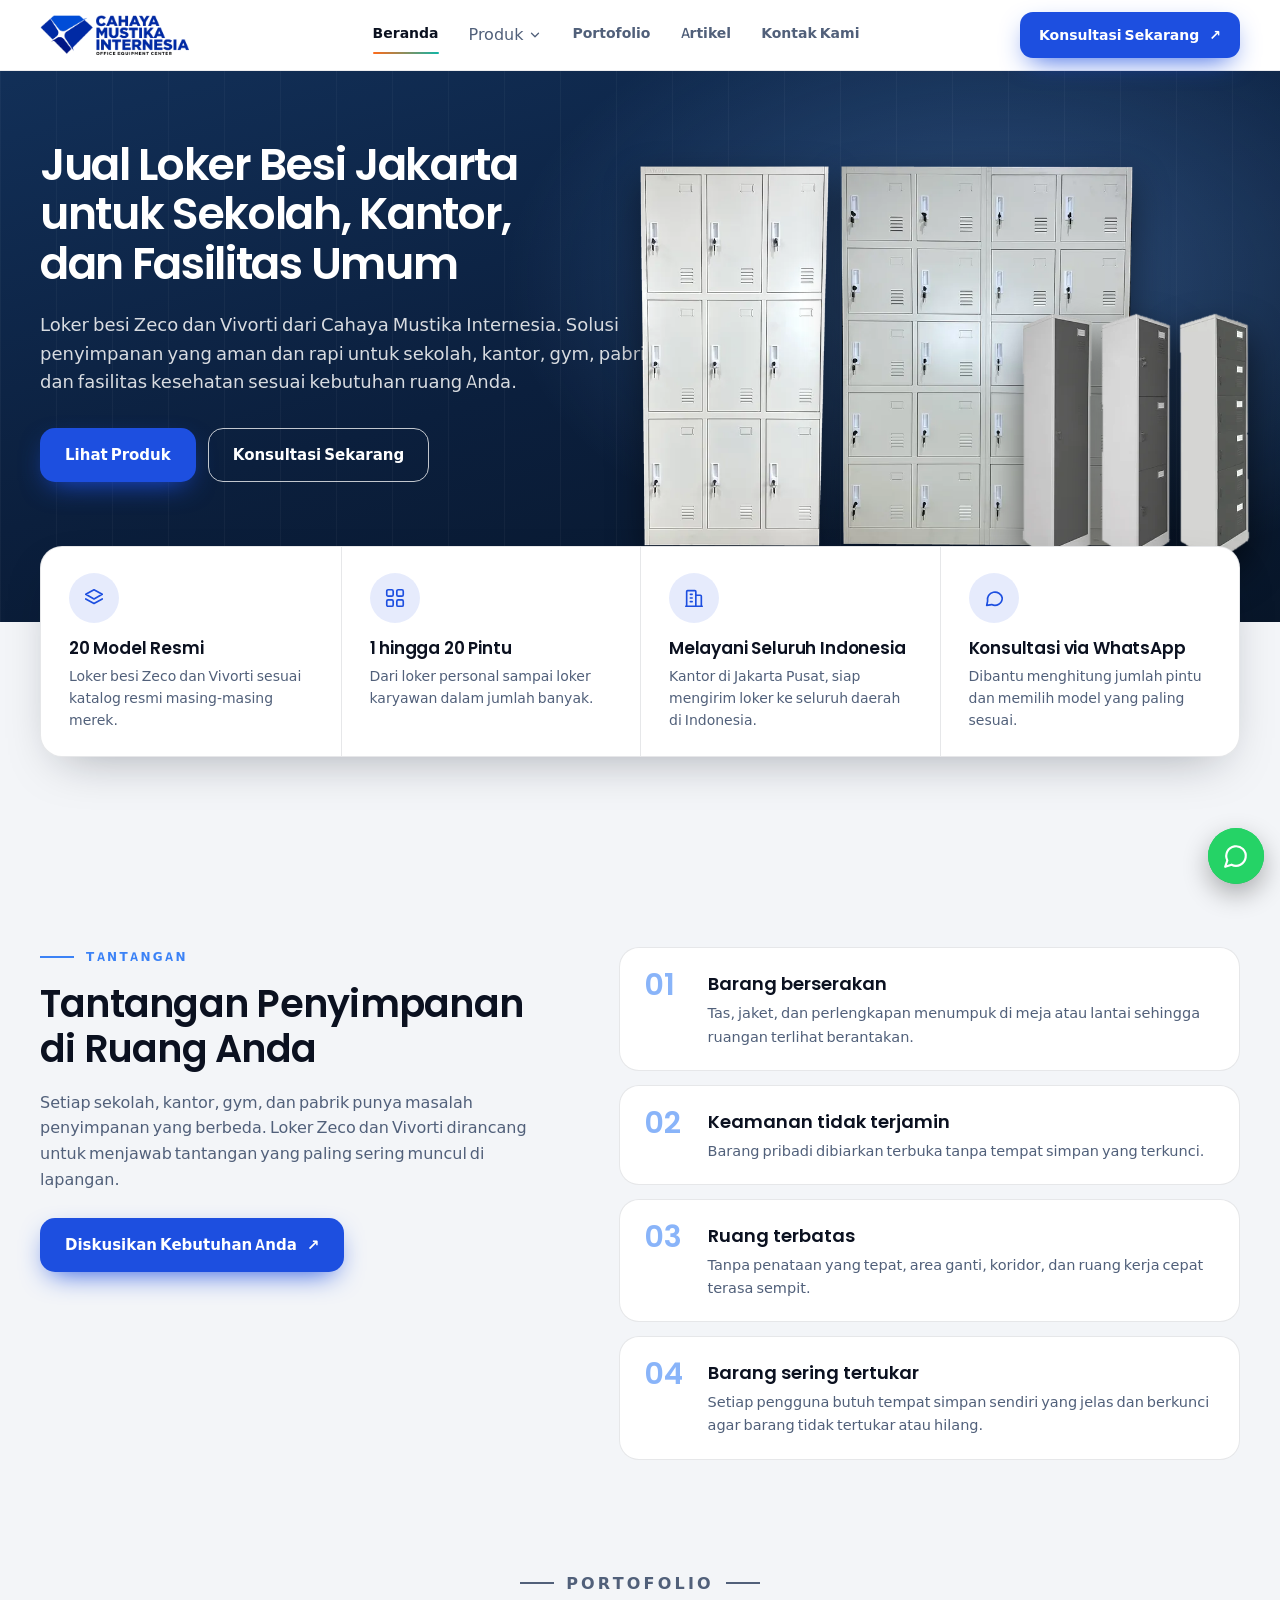
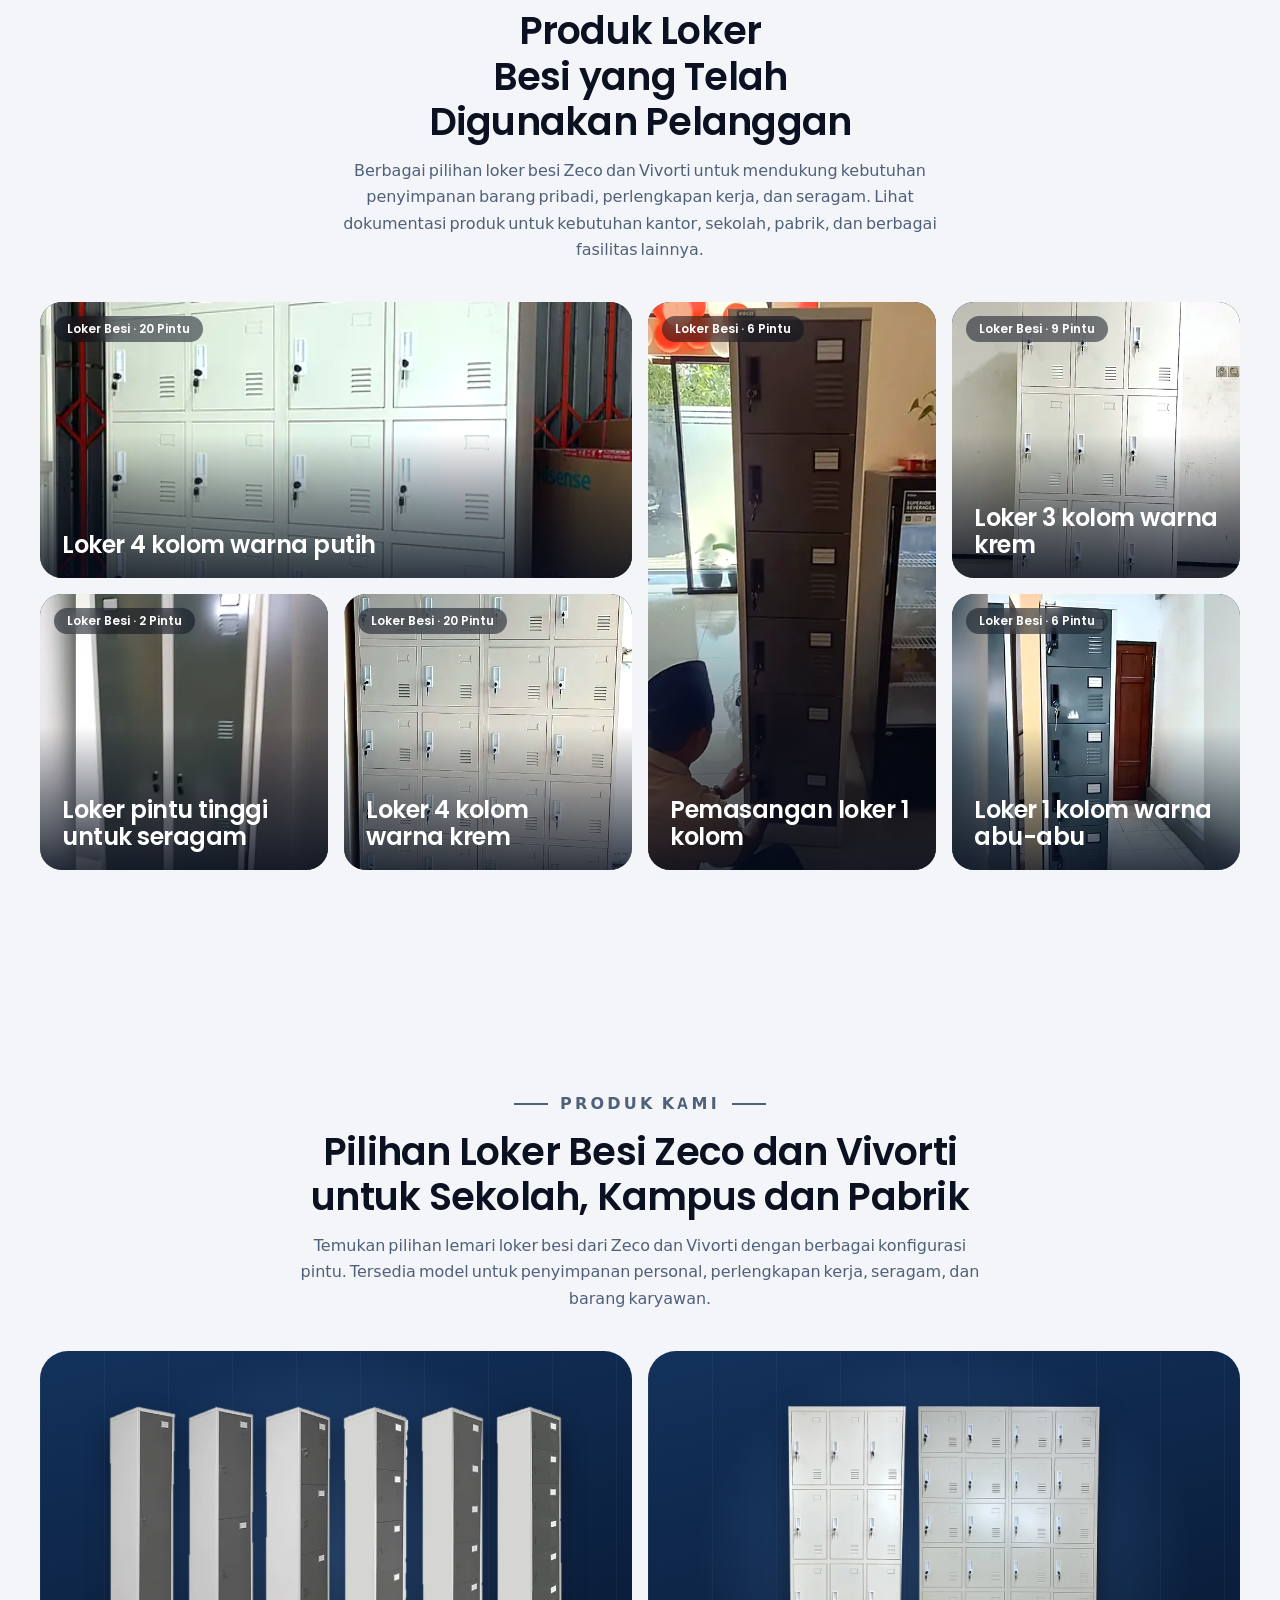
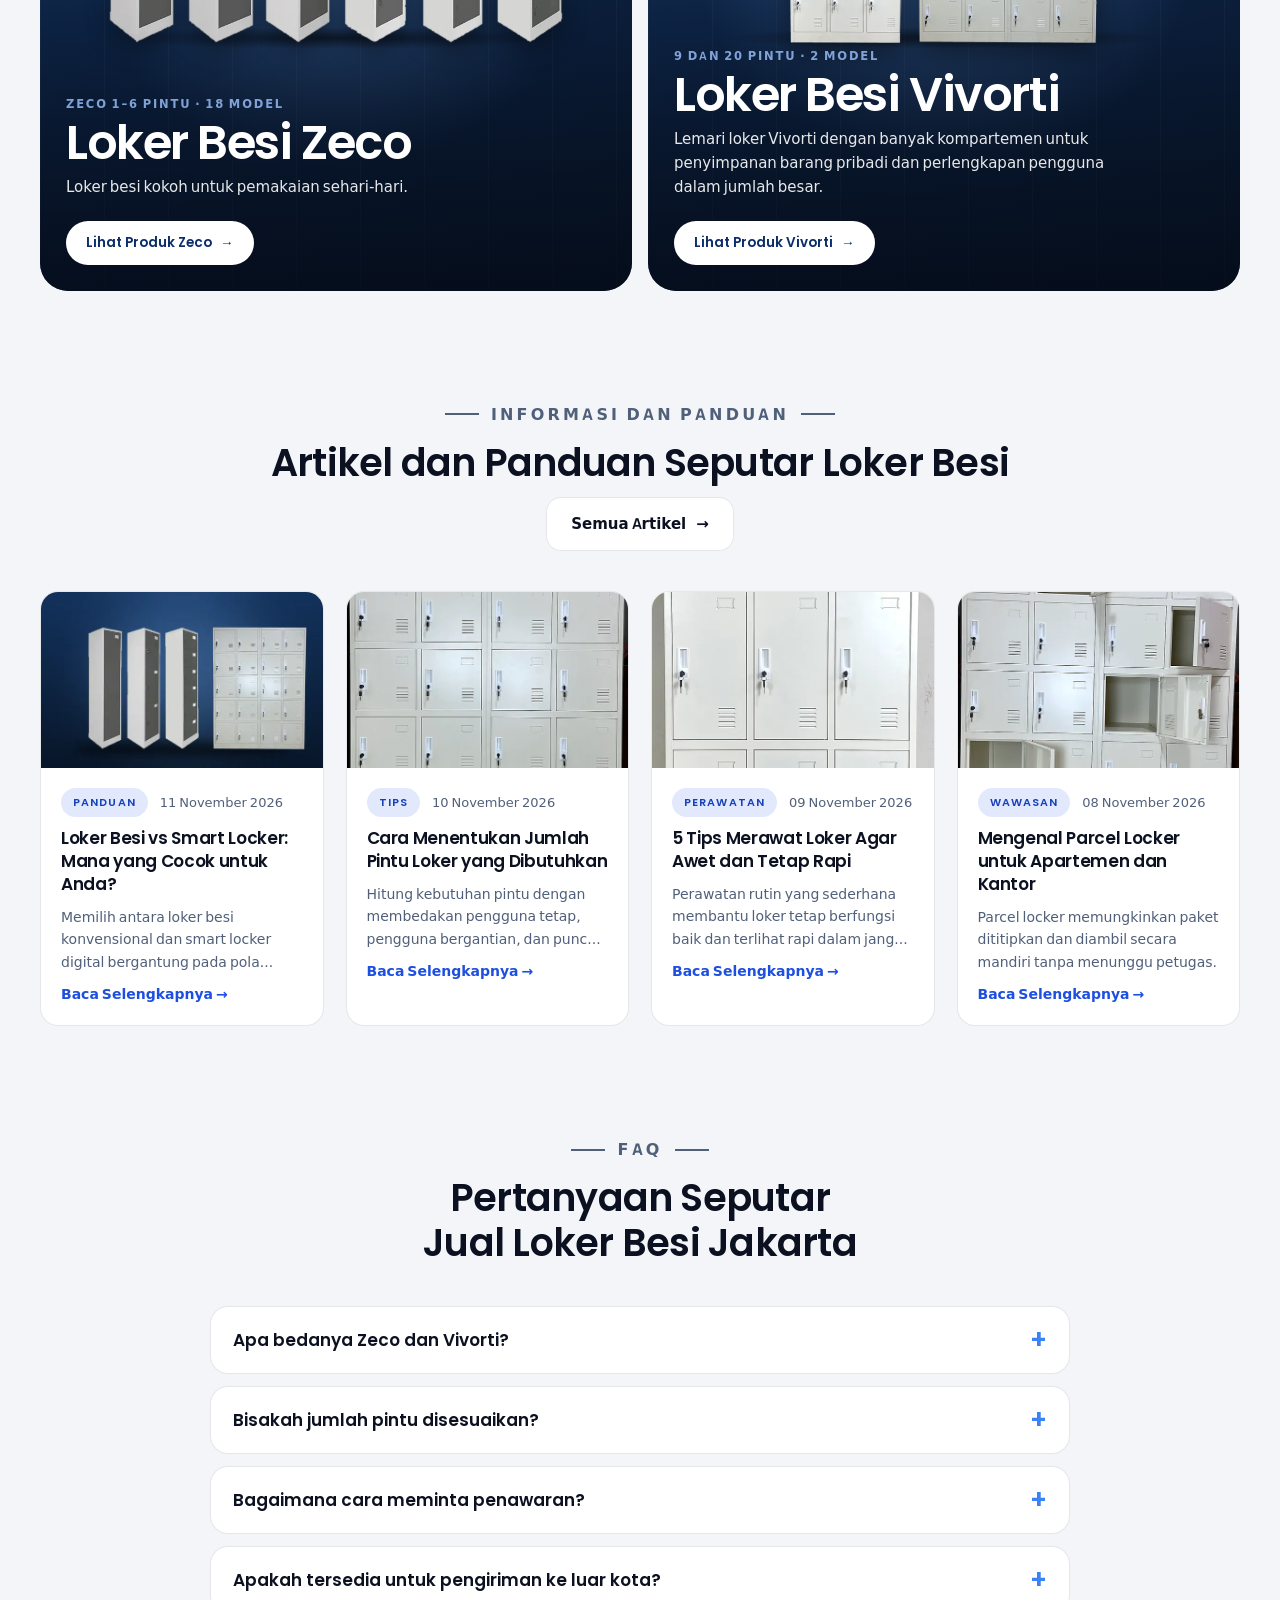
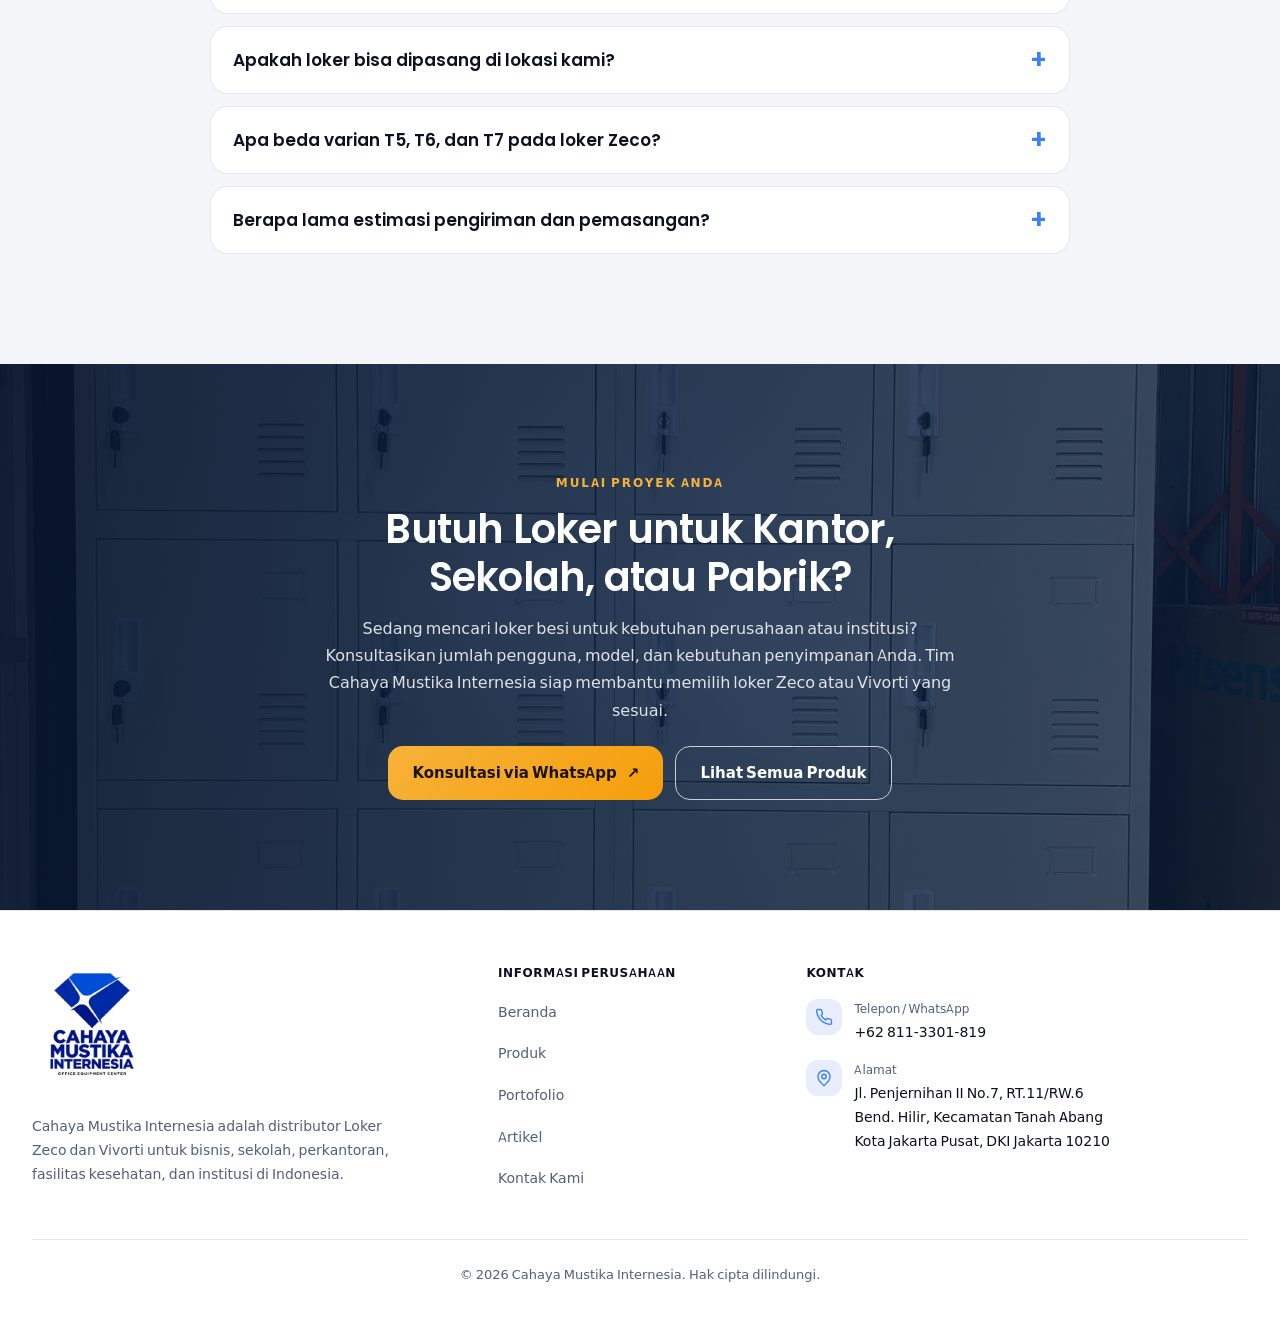
==== commit 0e34573d: "Perbarui situs loker besi: performa, konten, dan tampilan - Gambar responsif (versi -sm + srcset) un" ====
--- a/index.html
+++ b/index.html
@@ -4,10 +4,11 @@
 <meta charset="utf-8">
 <meta name="viewport" content="width=device-width,initial-scale=1">
 <title>Jual Loker Besi Jakarta – Loker Zeco & Vivorti | Cahaya Mustika Internesia</title>
-<meta name="description" content="Jual loker besi di Jakarta: lemari loker baja Zeco 1 sampai 6 pintu dan loker Vivorti 9 dan 20 pintu untuk sekolah, kantor, gym, pabrik, dan fasilitas kesehatan. Konsultasi via WhatsApp.">
-<meta property="og:title" content="Jual Loker Besi Jakarta – Loker Zeco & Vivorti | Cahaya Mustika Internesia"><meta property="og:description" content="Jual loker besi di Jakarta: lemari loker baja Zeco 1 sampai 6 pintu dan loker Vivorti 9 dan 20 pintu untuk sekolah, kantor, gym, pabrik, dan fasilitas kesehatan. Konsultasi via WhatsApp."><meta property="og:image" content="assets/images/logo-footer.webp">
+<meta name="description" content="Jual loker besi di Jakarta: lemari loker besi Zeco 1 sampai 6 pintu dan loker Vivorti 9 dan 20 pintu untuk sekolah, kantor, gym, pabrik, dan fasilitas kesehatan. Konsultasi via WhatsApp.">
+<meta property="og:title" content="Jual Loker Besi Jakarta – Loker Zeco & Vivorti | Cahaya Mustika Internesia"><meta property="og:description" content="Jual loker besi di Jakarta: lemari loker besi Zeco 1 sampai 6 pintu dan loker Vivorti 9 dan 20 pintu untuk sekolah, kantor, gym, pabrik, dan fasilitas kesehatan. Konsultasi via WhatsApp."><meta property="og:image" content="assets/images/logo-footer.webp">
 <link rel="icon" href="assets/images/icon.webp" type="image/webp">
 <script>(function(){var d=document.documentElement;d.classList.add("js");try{localStorage.removeItem("theme")}catch(e){}})()</script>
+<link rel="preload" href="assets/fonts/manrope-200-800-latin.woff2" as="font" type="font/woff2" crossorigin><link rel="preload" href="assets/fonts/poppins-600-latin.woff2" as="font" type="font/woff2" crossorigin><meta name="theme-color" content="#0b1f3d">
 <link rel="stylesheet" href="assets/css/locker.css">
 <script defer src="assets/js/locker.js"></script>
 </head>
@@ -16,7 +17,7 @@
 <header class="hdr" id="hdr">
  <div class="hdr-in">
   <a class="logo" href="index.html" aria-label="Cahaya Mustika Internesia"><img class="l-light" src="assets/images/logo-cahaya-mustika.webp" width="800" height="215" alt="Cahaya Mustika Internesia"><img class="l-dark" src="assets/images/putih-logo.webp" width="800" height="215" alt="Cahaya Mustika Internesia"></a>
-  <nav class="nav" aria-label="Navigasi utama"><a href="index.html" aria-current=page>Beranda</a><div class="nav-dd"><button type="button" class="nav-dd-t" aria-expanded="false" aria-controls="ddProduk">Produk <svg class="dd-chev" viewBox="0 0 24 24" width="14" height="14" fill="none" stroke="currentColor" stroke-width="2.2" stroke-linecap="round" stroke-linejoin="round" aria-hidden="true"><path d="M6 9l6 6 6-6"/></svg></button><div class="nav-dd-m" id="ddProduk"><a href="pages/produk.html"><b>Semua Produk</b><small>20 model Zeco dan Vivorti</small></a><a href="pages/zeco.html"><b>Loker Besi Zeco</b><small>Loker baja 1 sampai 6 pintu</small></a><a href="pages/vivorti.html"><b>Loker Vivorti</b><small>Loker 9 dan 20 pintu</small></a></div></div><a href="pages/portofolio.html">Portofolio</a><a href="pages/artikel.html">Artikel</a><a href="pages/kontak.html">Kontak Kami</a></nav>
+  <nav class="nav" aria-label="Navigasi utama"><a href="index.html" aria-current=page>Beranda</a><div class="nav-dd"><button type="button" class="nav-dd-t" aria-expanded="false" aria-controls="ddProduk">Produk <svg class="dd-chev" viewBox="0 0 24 24" width="14" height="14" fill="none" stroke="currentColor" stroke-width="2.2" stroke-linecap="round" stroke-linejoin="round" aria-hidden="true"><path d="M6 9l6 6 6-6"/></svg></button><div class="nav-dd-m" id="ddProduk"><a href="pages/produk.html"><b>Semua Produk</b><small>20 model Zeco dan Vivorti</small></a><a href="pages/zeco.html"><b>Loker Besi Zeco</b><small>Loker besi 1 sampai 6 pintu</small></a><a href="pages/vivorti.html"><b>Loker Vivorti</b><small>Loker 9 dan 20 pintu</small></a></div></div><a href="pages/portofolio.html">Portofolio</a><a href="pages/artikel.html">Artikel</a><a href="pages/kontak.html">Kontak Kami</a></nav>
   <div class="hdr-act">
    <a class="btn btn-primary btn-sm" href="https://wa.me/628113301819?text=Halo%20Cahaya%20Mustika%20Internesia%2C%20saya%20ingin%20konsultasi%20mengenai%20locker." target="_blank" rel="noopener noreferrer">Konsultasi Sekarang <span class="arr">↗</span></a>
    <button class="burger" id="burger" type="button" aria-label="Menu" aria-expanded="false" aria-controls="mnav"><span></span><span></span></button>
@@ -29,48 +30,48 @@
 <section class="hx"><div class="wrap hx-grid">
  <div class="hx-copy">
   <h1 class="rv">Jual Loker Besi Jakarta untuk Sekolah, Kantor, dan Fasilitas Umum</h1>
-  <p class="hx-lead rv" style="--d:.1s">Loker baja Zeco dan Vivorti dari Cahaya Mustika Internesia. Solusi penyimpanan yang aman dan rapi untuk sekolah, kantor, gym, pabrik, dan fasilitas kesehatan sesuai kebutuhan ruang Anda.</p>
+  <p class="hx-lead rv" style="--d:.1s">Loker besi Zeco dan Vivorti dari Cahaya Mustika Internesia. Solusi penyimpanan yang aman dan rapi untuk sekolah, kantor, gym, pabrik, dan fasilitas kesehatan sesuai kebutuhan ruang Anda.</p>
   <div class="hx-cta rv" style="--d:.2s"><a class="btn btn-primary" href="pages/produk.html">Lihat Produk</a><a class="btn btn-ghost" href="https://wa.me/628113301819?text=Halo%20Cahaya%20Mustika%20Internesia%2C%20saya%20ingin%20konsultasi%20mengenai%20locker." target="_blank" rel="noopener noreferrer">Konsultasi Sekarang</a></div>
  </div>
- <div class="hx-vis" aria-hidden="true"><div class="hx-back"><img src="assets/images/produk/vivorti-vt-lc09-cut.webp" alt="" width="596" height="1200"><img src="assets/images/produk/vivorti-vt-lc20-cut.webp" alt="" width="923" height="1200"></div><div class="hx-front"><img src="assets/images/produk/zeco-z601-t5-cut.webp" alt="" width="122" height="430"><img src="assets/images/produk/zeco-z603-t5-cut.webp" alt="" width="119" height="428"><img src="assets/images/produk/zeco-z606-t5-cut.webp" alt="" width="122" height="432"></div><span class="hx-floor"></span></div>
+ <div class="hx-vis" aria-hidden="true"><div class="hx-back"><img src="assets/images/produk/vivorti-vt-lc09-cut.webp" srcset="assets/images/produk/vivorti-vt-lc09-cut-sm.webp 300w, assets/images/produk/vivorti-vt-lc09-cut.webp 596w" sizes="(min-width:960px) 200px, 30vw" alt="" width="596" height="1200"><img fetchpriority="high" src="assets/images/produk/vivorti-vt-lc20-cut.webp" srcset="assets/images/produk/vivorti-vt-lc20-cut-sm.webp 460w, assets/images/produk/vivorti-vt-lc20-cut.webp 923w" sizes="(min-width:960px) 300px, 45vw" alt="" width="923" height="1200"></div><div class="hx-front"><img src="assets/images/produk/zeco-z601-t5-cut.webp" alt="" width="122" height="430"><img src="assets/images/produk/zeco-z603-t5-cut.webp" alt="" width="119" height="428"><img src="assets/images/produk/zeco-z606-t5-cut.webp" alt="" width="122" height="432"></div><span class="hx-floor"></span></div>
  </div></section>
-<section class="hx-feat" aria-label="Keunggulan singkat"><div class="wrap"><div class="hx-card"><div class="hx-f rv" style="--d:0.00s"><span class="hx-ic"><svg viewBox="0 0 24 24" aria-hidden="true" fill="none" stroke="currentColor" stroke-width="1.8" stroke-linecap="round" stroke-linejoin="round"><path d="M12 3l9 5-9 5-9-5z"/><path d="M3 13l9 5 9-5"/></svg></span><div><h3>20 Model Resmi</h3><p>Loker baja Zeco dan Vivorti sesuai katalog resmi masing-masing merek.</p></div></div><div class="hx-f rv" style="--d:0.07s"><span class="hx-ic"><svg viewBox="0 0 24 24" aria-hidden="true" fill="none" stroke="currentColor" stroke-width="1.8" stroke-linecap="round" stroke-linejoin="round"><rect x="3" y="3" width="7" height="7" rx="1.5"/><rect x="14" y="3" width="7" height="7" rx="1.5"/><rect x="3" y="14" width="7" height="7" rx="1.5"/><rect x="14" y="14" width="7" height="7" rx="1.5"/></svg></span><div><h3>1 hingga 20 Pintu</h3><p>Dari loker personal sampai loker karyawan dalam jumlah banyak.</p></div></div><div class="hx-f rv" style="--d:0.14s"><span class="hx-ic"><svg viewBox="0 0 24 24" aria-hidden="true" fill="none" stroke="currentColor" stroke-width="1.8" stroke-linecap="round" stroke-linejoin="round"><path d="M4 21V5a1 1 0 011-1h8a1 1 0 011 1v16M14 9h5a1 1 0 011 1v11M3 21h18M8 8h2M8 12h2M8 16h2"/></svg></span><div><h3>Melayani Seluruh Indonesia</h3><p>Kantor di Jakarta Pusat, siap mengirim loker ke seluruh daerah di Indonesia.</p></div></div><div class="hx-f rv" style="--d:0.21s"><span class="hx-ic"><svg viewBox="0 0 24 24" aria-hidden="true" fill="none" stroke="currentColor" stroke-width="1.8" stroke-linecap="round" stroke-linejoin="round"><path d="M21 12a8 8 0 01-11.5 7.2L4 20l1-4.5A8 8 0 1121 12z"/></svg></span><div><h3>Konsultasi via WhatsApp</h3><p>Dibantu menghitung jumlah pintu dan memilih model yang paling sesuai.</p></div></div></div></div></section>
+<section class="hx-feat" aria-label="Keunggulan singkat"><div class="wrap"><div class="hx-card"><div class="hx-f rv" style="--d:0.00s"><span class="hx-ic"><svg viewBox="0 0 24 24" aria-hidden="true" fill="none" stroke="currentColor" stroke-width="1.8" stroke-linecap="round" stroke-linejoin="round"><path d="M12 3l9 5-9 5-9-5z"/><path d="M3 13l9 5 9-5"/></svg></span><div><h2 class="hx-f-t">20 Model Resmi</h2><p>Loker besi Zeco dan Vivorti sesuai katalog resmi masing-masing merek.</p></div></div><div class="hx-f rv" style="--d:0.07s"><span class="hx-ic"><svg viewBox="0 0 24 24" aria-hidden="true" fill="none" stroke="currentColor" stroke-width="1.8" stroke-linecap="round" stroke-linejoin="round"><rect x="3" y="3" width="7" height="7" rx="1.5"/><rect x="14" y="3" width="7" height="7" rx="1.5"/><rect x="3" y="14" width="7" height="7" rx="1.5"/><rect x="14" y="14" width="7" height="7" rx="1.5"/></svg></span><div><h2 class="hx-f-t">1 hingga 20 Pintu</h2><p>Dari loker personal sampai loker karyawan dalam jumlah banyak.</p></div></div><div class="hx-f rv" style="--d:0.14s"><span class="hx-ic"><svg viewBox="0 0 24 24" aria-hidden="true" fill="none" stroke="currentColor" stroke-width="1.8" stroke-linecap="round" stroke-linejoin="round"><path d="M4 21V5a1 1 0 011-1h8a1 1 0 011 1v16M14 9h5a1 1 0 011 1v11M3 21h18M8 8h2M8 12h2M8 16h2"/></svg></span><div><h2 class="hx-f-t">Melayani Seluruh Indonesia</h2><p>Kantor di Jakarta Pusat, siap mengirim loker ke seluruh daerah di Indonesia.</p></div></div><div class="hx-f rv" style="--d:0.21s"><span class="hx-ic"><svg viewBox="0 0 24 24" aria-hidden="true" fill="none" stroke="currentColor" stroke-width="1.8" stroke-linecap="round" stroke-linejoin="round"><path d="M21 12a8 8 0 01-11.5 7.2L4 20l1-4.5A8 8 0 1121 12z"/></svg></span><div><h2 class="hx-f-t">Konsultasi via WhatsApp</h2><p>Dibantu menghitung jumlah pintu dan memilih model yang paling sesuai.</p></div></div></div></div></section>
 
-<section class="sec chal"><div class="wrap chal-grid"><div class="chal-l"><p class="eyebrow rv">Tantangan</p><h2 class="rv" style="--d:.08s">Tantangan Penyimpanan di Ruang Anda</h2><p class="rv" style="--d:.16s">Setiap sekolah, kantor, gym, dan pabrik punya masalah penyimpanan yang berbeda. Loker Zeco dan Vivorti dirancang untuk menjawab tantangan yang paling sering muncul di lapangan.</p><a class="btn btn-primary rv" style="--d:.24s;margin-top:26px" href="https://wa.me/628113301819?text=Halo%20Cahaya%20Mustika%20Internesia%2C%20saya%20ingin%20konsultasi%20solusi%20penyimpanan%20locker." target="_blank" rel="noopener noreferrer">Diskusikan Kebutuhan Anda <span class="arr">↗</span></a></div><ul class="chal-list"><li class="rv" style="--d:0.00s"><span class="cn">01</span><div><b>Barang berserakan</b><p>Tas, jaket, dan perlengkapan menumpuk di meja atau lantai sehingga ruangan terlihat berantakan.</p></div></li><li class="rv" style="--d:0.07s"><span class="cn">02</span><div><b>Keamanan tidak terjamin</b><p>Barang pribadi dibiarkan terbuka tanpa tempat simpan yang terkunci.</p></div></li><li class="rv" style="--d:0.14s"><span class="cn">03</span><div><b>Ruang terbatas</b><p>Tanpa penataan yang tepat, area ganti, koridor, dan ruang kerja cepat terasa sempit.</p></div></li><li class="rv" style="--d:0.21s"><span class="cn">04</span><div><b>Pemakaian bergantian sulit dikontrol</b><p>Kunci fisik mudah hilang, sementara pengguna datang dan pergi sepanjang hari.</p></div></li><li class="rv" style="--d:0.28s"><span class="cn">05</span><div><b>Perawatan dan kebersihan</b><p>Penyimpanan yang tidak seragam menyulitkan perawatan dan membuat area tampak kurang profesional.</p></div></li></ul></div></section>
+<section class="sec chal"><div class="wrap chal-grid"><div class="chal-l"><p class="eyebrow rv">Tantangan</p><h2 class="rv" style="--d:.08s">Tantangan Penyimpanan di Ruang Anda</h2><p class="rv" style="--d:.16s">Setiap sekolah, kantor, gym, dan pabrik punya masalah penyimpanan yang berbeda. Loker Zeco dan Vivorti dirancang untuk menjawab tantangan yang paling sering muncul di lapangan.</p><a class="btn btn-primary rv" style="--d:.24s;margin-top:26px" href="https://wa.me/628113301819?text=Halo%20Cahaya%20Mustika%20Internesia%2C%20saya%20ingin%20konsultasi%20solusi%20penyimpanan%20locker." target="_blank" rel="noopener noreferrer">Diskusikan Kebutuhan Anda <span class="arr">↗</span></a></div><ul class="chal-list"><li class="rv" style="--d:0.00s"><span class="cn">01</span><div><b>Barang berserakan</b><p>Tas, jaket, dan perlengkapan menumpuk di meja atau lantai sehingga ruangan terlihat berantakan.</p></div></li><li class="rv" style="--d:0.07s"><span class="cn">02</span><div><b>Keamanan tidak terjamin</b><p>Barang pribadi dibiarkan terbuka tanpa tempat simpan yang terkunci.</p></div></li><li class="rv" style="--d:0.14s"><span class="cn">03</span><div><b>Ruang terbatas</b><p>Tanpa penataan yang tepat, area ganti, koridor, dan ruang kerja cepat terasa sempit.</p></div></li><li class="rv" style="--d:0.21s"><span class="cn">04</span><div><b>Barang sering tertukar</b><p>Setiap pengguna butuh tempat simpan sendiri yang jelas dan berkunci agar barang tidak tertukar atau hilang.</p></div></li></ul></div></section>
 
-<section class="sec" style="padding-top:0"><div class="wrap"><div class="sec-h"><div><p class="eyebrow rv">Portofolio</p><h2 class="rv" style="--d:.08s">Loker dari Pelanggan Kami</h2></div><p class="rv" style="--d:.16s">Foto asli loker baja yang telah kami kirim ke pelanggan, dari loker 2 pintu hingga 20 pintu. <a href="pages/portofolio.html" style="font-weight:700;text-decoration:underline">Lihat portofolio</a></p></div><div class="loc-grid"><a class="loc rv" style="--d:0.00s" href="pages/portofolio.html"><img class="loc-img" src="assets/images/portofolio/proyek-locker-20-pintu-putih.webp" alt="Loker baja 20 pintu warna putih, susunan 4 kolom" width="900" height="1200" loading="lazy" style="object-position:50% 45%"><span class="loc-tag">Loker Baja · 20 Pintu</span><div class="loc-body"><h3>Loker 4 kolom warna putih</h3></div></a><a class="loc rv" style="--d:0.06s" href="pages/portofolio.html"><img class="loc-img" src="assets/images/portofolio/proyek-locker-6-pintu-abu.webp" alt="Pemasangan loker baja 6 pintu warna abu-abu di lokasi pelanggan" width="900" height="1200" loading="lazy" style="object-position:50% 40%"><span class="loc-tag">Loker Baja · 6 Pintu</span><div class="loc-body"><h3>Pemasangan loker 1 kolom</h3></div></a><a class="loc rv" style="--d:0.12s" href="pages/portofolio.html"><img class="loc-img" src="assets/images/portofolio/proyek-locker-9-pintu-krem.webp" alt="Loker baja 9 pintu warna krem, susunan 3 kolom" width="900" height="1200" loading="lazy" style="object-position:50% 40%"><span class="loc-tag">Loker Baja · 9 Pintu</span><div class="loc-body"><h3>Loker 3 kolom warna krem</h3></div></a><a class="loc rv" style="--d:0.18s" href="pages/portofolio.html"><img class="loc-img" src="assets/images/portofolio/proyek-locker-2-pintu-abu.webp" alt="Loker baja 2 pintu tinggi warna abu-abu" width="900" height="1200" loading="lazy" style="object-position:50% 35%"><span class="loc-tag">Loker Baja · 2 Pintu</span><div class="loc-body"><h3>Loker pintu tinggi untuk seragam</h3></div></a><a class="loc rv" style="--d:0.24s" href="pages/portofolio.html"><img class="loc-img" src="assets/images/portofolio/proyek-locker-20-pintu-krem.webp" alt="Loker baja 20 pintu warna krem, susunan 4 kolom" width="900" height="1200" loading="lazy" style="object-position:50% 40%"><span class="loc-tag">Loker Baja · 20 Pintu</span><div class="loc-body"><h3>Loker 4 kolom warna krem</h3></div></a><a class="loc rv" style="--d:0.30s" href="pages/portofolio.html"><img class="loc-img" src="assets/images/portofolio/proyek-locker-6-pintu-abu-2.webp" alt="Loker baja 6 pintu warna abu-abu, satu kolom" width="900" height="1200" loading="lazy" style="object-position:50% 35%"><span class="loc-tag">Loker Baja · 6 Pintu</span><div class="loc-body"><h3>Loker 1 kolom warna abu-abu</h3></div></a></div></div></section>
+<section class="sec" style="padding-top:0"><div class="wrap"><div class="sec-h"><div><p class="eyebrow rv">Portofolio</p><h2 class="rv h2-2" style="--d:.08s">Produk Loker Besi yang Telah Digunakan Pelanggan</h2></div><p class="rv p-3" style="--d:.16s">Berbagai pilihan loker besi Zeco dan Vivorti untuk mendukung kebutuhan penyimpanan barang pribadi, perlengkapan kerja, dan seragam. Lihat dokumentasi produk untuk kebutuhan kantor, sekolah, pabrik, dan berbagai fasilitas lainnya.</p></div><div class="loc-grid"><a class="loc rv" style="--d:0.00s" href="pages/portofolio.html"><img class="loc-img" src="assets/images/portofolio/proyek-locker-20-pintu-putih.webp" srcset="assets/images/portofolio/proyek-locker-20-pintu-putih-sm.webp 480w, assets/images/portofolio/proyek-locker-20-pintu-putih.webp 900w" sizes="(min-width:1000px) 30vw, 50vw" alt="Loker besi 20 pintu warna putih, susunan 4 kolom" width="900" height="1200" loading="lazy" style="object-position:50% 45%"><span class="loc-tag">Loker Besi · 20 Pintu</span><div class="loc-body"><h3>Loker 4 kolom warna putih</h3></div></a><a class="loc rv" style="--d:0.06s" href="pages/portofolio.html"><img class="loc-img" src="assets/images/portofolio/proyek-locker-6-pintu-abu.webp" srcset="assets/images/portofolio/proyek-locker-6-pintu-abu-sm.webp 480w, assets/images/portofolio/proyek-locker-6-pintu-abu.webp 900w" sizes="(min-width:1000px) 30vw, 50vw" alt="Pemasangan loker besi 6 pintu warna abu-abu di lokasi pelanggan" width="900" height="1200" loading="lazy" style="object-position:50% 40%"><span class="loc-tag">Loker Besi · 6 Pintu</span><div class="loc-body"><h3>Pemasangan loker 1 kolom</h3></div></a><a class="loc rv" style="--d:0.12s" href="pages/portofolio.html"><img class="loc-img" src="assets/images/portofolio/proyek-locker-9-pintu-krem.webp" srcset="assets/images/portofolio/proyek-locker-9-pintu-krem-sm.webp 480w, assets/images/portofolio/proyek-locker-9-pintu-krem.webp 900w" sizes="(min-width:1000px) 30vw, 50vw" alt="Loker besi 9 pintu warna krem, susunan 3 kolom" width="900" height="1200" loading="lazy" style="object-position:50% 40%"><span class="loc-tag">Loker Besi · 9 Pintu</span><div class="loc-body"><h3>Loker 3 kolom warna krem</h3></div></a><a class="loc rv" style="--d:0.18s" href="pages/portofolio.html"><img class="loc-img" src="assets/images/portofolio/proyek-locker-2-pintu-abu.webp" srcset="assets/images/portofolio/proyek-locker-2-pintu-abu-sm.webp 480w, assets/images/portofolio/proyek-locker-2-pintu-abu.webp 900w" sizes="(min-width:1000px) 30vw, 50vw" alt="Loker besi 2 pintu tinggi warna abu-abu" width="900" height="1200" loading="lazy" style="object-position:50% 35%"><span class="loc-tag">Loker Besi · 2 Pintu</span><div class="loc-body"><h3>Loker pintu tinggi untuk seragam</h3></div></a><a class="loc rv" style="--d:0.24s" href="pages/portofolio.html"><img class="loc-img" src="assets/images/portofolio/proyek-locker-20-pintu-krem.webp" srcset="assets/images/portofolio/proyek-locker-20-pintu-krem-sm.webp 480w, assets/images/portofolio/proyek-locker-20-pintu-krem.webp 900w" sizes="(min-width:1000px) 30vw, 50vw" alt="Loker besi 20 pintu warna krem, susunan 4 kolom" width="900" height="1200" loading="lazy" style="object-position:50% 40%"><span class="loc-tag">Loker Besi · 20 Pintu</span><div class="loc-body"><h3>Loker 4 kolom warna krem</h3></div></a><a class="loc rv" style="--d:0.30s" href="pages/portofolio.html"><img class="loc-img" src="assets/images/portofolio/proyek-locker-6-pintu-abu-2.webp" srcset="assets/images/portofolio/proyek-locker-6-pintu-abu-2-sm.webp 480w, assets/images/portofolio/proyek-locker-6-pintu-abu-2.webp 900w" sizes="(min-width:1000px) 30vw, 50vw" alt="Loker besi 6 pintu warna abu-abu, satu kolom" width="900" height="1200" loading="lazy" style="object-position:50% 35%"><span class="loc-tag">Loker Besi · 6 Pintu</span><div class="loc-body"><h3>Loker 1 kolom warna abu-abu</h3></div></a></div></div></section>
 
 <section class="sec"><div class="wrap">
- <div class="sec-h"><div><p class="eyebrow rv">Produk Kami</p><h2 class="rv" style="--d:.08s">Dua Brand Loker: Zeco dan Vivorti</h2></div><p class="rv" style="--d:.16s">Lemari loker baja Zeco 1 sampai 6 pintu dan loker Vivorti 9 dan 20 pintu, keduanya tersedia di Cahaya Mustika Internesia.</p></div>
+ <div class="sec-h"><div><p class="eyebrow rv">Produk Kami</p><h2 class="rv" style="--d:.08s">Pilihan Loker Besi Zeco dan Vivorti untuk Sekolah, Kampus dan Pabrik</h2></div><p class="rv" style="--d:.16s">Temukan pilihan lemari loker besi dari Zeco dan Vivorti dengan berbagai konfigurasi pintu. Tersedia model untuk penyimpanan personal, perlengkapan kerja, seragam, dan barang karyawan.</p></div>
  <div class="bpn">
   <a class="bpn-p bpn-z rv" href="pages/zeco.html">
-   <div class="bpn-media bpn-zm"><img src="assets/images/produk/zeco-z601-t5-cut.webp" alt="Zeco Locker Z-601" width="122" height="430" loading="lazy"><img src="assets/images/produk/zeco-z602-t5-cut.webp" alt="Zeco Locker Z-602" width="118" height="429" loading="lazy"><img src="assets/images/produk/zeco-z603-t5-cut.webp" alt="Zeco Locker Z-603" width="119" height="428" loading="lazy"><img src="assets/images/produk/zeco-z604-t5-cut.webp" alt="Zeco Locker Z-604" width="118" height="425" loading="lazy"><img src="assets/images/produk/zeco-z605-t5-cut.webp" alt="Zeco Locker Z-605" width="112" height="420" loading="lazy"><img src="assets/images/produk/zeco-z606-t5-cut.webp" alt="Zeco Locker Z-606" width="122" height="432" loading="lazy"></div>
-   <div class="bpn-cap"><span class="bpn-tag">Loker Baja · 1–6 Pintu · 18 Model</span><h3>Zeco</h3><div class="bpn-more"><p>Loker baja untuk pemakaian intensif: kokoh, rapi, dan siap bekerja keras setiap hari.</p><ul><li>Rangka baja kokoh</li><li>Ventilasi louver</li><li>Susunan modular</li></ul></div><span class="bpn-btn">Lihat Produk Zeco <span class="arr">→</span></span></div>
+   <div class="bpn-media bpn-zm"><img src="assets/images/produk/zeco-z601-t5-cut.webp" alt="Zeco Locker Z-601" width="122" height="430" loading="lazy" decoding="async"><img src="assets/images/produk/zeco-z602-t5-cut.webp" alt="Zeco Locker Z-602" width="118" height="429" loading="lazy" decoding="async"><img src="assets/images/produk/zeco-z603-t5-cut.webp" alt="Zeco Locker Z-603" width="119" height="428" loading="lazy" decoding="async"><img src="assets/images/produk/zeco-z604-t5-cut.webp" alt="Zeco Locker Z-604" width="118" height="425" loading="lazy" decoding="async"><img src="assets/images/produk/zeco-z605-t5-cut.webp" alt="Zeco Locker Z-605" width="112" height="420" loading="lazy" decoding="async"><img src="assets/images/produk/zeco-z606-t5-cut.webp" alt="Zeco Locker Z-606" width="122" height="432" loading="lazy" decoding="async"></div>
+   <div class="bpn-cap"><span class="bpn-tag">Zeco 1–6 Pintu · 18 Model</span><h3>Loker Besi Zeco</h3><div class="bpn-more"><p>Loker besi kokoh untuk pemakaian sehari-hari.</p></div><span class="bpn-btn">Lihat Produk Zeco <span class="arr">→</span></span></div>
   </a>
   <a class="bpn-p bpn-v rv" style="--d:.08s" href="pages/vivorti.html">
-   <div class="bpn-media bpn-vm"><img src="assets/images/produk/vivorti-vt-lc09-cut.webp" alt="Vivorti VT-LC09" width="596" height="1200" loading="lazy"><img src="assets/images/produk/vivorti-vt-lc20-cut.webp" alt="Vivorti VT-LC20" width="923" height="1200" loading="lazy"></div>
-   <div class="bpn-cap"><span class="bpn-tag">Loker · 9 &amp; 20 Pintu · 2 Model</span><h3>Vivorti</h3><div class="bpn-more"><p>Lemari loker multi-pintu untuk kantor, sekolah, pabrik, dan ruang ganti.</p><ul><li>9 dan 20 pintu</li><li>Kunci di setiap pintu</li><li>Ventilasi di setiap pintu</li></ul></div><span class="bpn-btn">Lihat Produk Vivorti <span class="arr">→</span></span></div>
+   <div class="bpn-media bpn-vm"><img src="assets/images/produk/vivorti-vt-lc09-cut.webp" srcset="assets/images/produk/vivorti-vt-lc09-cut-sm.webp 300w, assets/images/produk/vivorti-vt-lc09-cut.webp 596w" sizes="(min-width:960px) 200px, 30vw" alt="Vivorti VT-LC09" width="596" height="1200" loading="lazy" decoding="async"><img src="assets/images/produk/vivorti-vt-lc20-cut.webp" srcset="assets/images/produk/vivorti-vt-lc20-cut-sm.webp 460w, assets/images/produk/vivorti-vt-lc20-cut.webp 923w" sizes="(min-width:960px) 300px, 45vw" alt="Vivorti VT-LC20" width="923" height="1200" loading="lazy" decoding="async"></div>
+   <div class="bpn-cap"><span class="bpn-tag">9 dan 20 Pintu · 2 Model</span><h3>Loker Besi Vivorti</h3><div class="bpn-more"><p>Lemari loker Vivorti dengan banyak kompartemen untuk penyimpanan barang pribadi dan perlengkapan pengguna dalam jumlah besar.</p></div><span class="bpn-btn">Lihat Produk Vivorti <span class="arr">→</span></span></div>
   </a>
  </div>
 </div></section>
 
 <section class="sec" style="padding-top:0"><div class="wrap">
- <div class="sec-h"><div><p class="eyebrow rv">Artikel</p><h2 class="rv" style="--d:.08s">Artikel Terbaru</h2></div><a class="btn btn-line rv" href="pages/artikel.html">Semua Artikel <span class="arr">→</span></a></div>
- <div class="bgrid bgrid4"><a class="bc rv" href="pages/artikel-locker-baja-vs-smart-locker.html"><div class="bc-img"><img src="assets/images/artikel/locker-baja-vs-smart-locker.webp" alt="Loker Baja vs Smart Locker: Mana yang Cocok untuk Anda?" width="1200" height="750" loading="lazy"></div><div class="bc-body"><div class="bc-meta"><span class="tagp">Panduan</span><span>11 November 2026</span></div><h3>Loker Baja vs Smart Locker: Mana yang Cocok untuk Anda?</h3><p>Memilih antara loker baja konvensional dan smart locker digital bergantung pada pola pemakaian, anggaran, dan tingkat kontrol akses.</p><span class="bc-more">Baca Selengkapnya <span class="arr">→</span></span></div></a><a class="bc rv" href="pages/artikel-menentukan-jumlah-pintu-locker.html"><div class="bc-img"><img src="assets/images/artikel/menentukan-jumlah-pintu-locker.webp" alt="Cara Menentukan Jumlah Pintu Loker yang Dibutuhkan" width="1200" height="750" loading="lazy"></div><div class="bc-body"><div class="bc-meta"><span class="tagp">Tips</span><span>10 November 2026</span></div><h3>Cara Menentukan Jumlah Pintu Loker yang Dibutuhkan</h3><p>Hitung kebutuhan pintu dengan membedakan pengguna tetap, pengguna bergantian, dan puncak kunjungan.</p><span class="bc-more">Baca Selengkapnya <span class="arr">→</span></span></div></a><a class="bc rv" href="pages/artikel-tips-merawat-locker.html"><div class="bc-img"><img src="assets/images/artikel/tips-merawat-locker.webp" alt="5 Tips Merawat Loker Agar Awet dan Tetap Rapi" width="1200" height="750" loading="lazy"></div><div class="bc-body"><div class="bc-meta"><span class="tagp">Perawatan</span><span>09 November 2026</span></div><h3>5 Tips Merawat Loker Agar Awet dan Tetap Rapi</h3><p>Perawatan rutin yang sederhana membantu loker tetap berfungsi baik dan terlihat rapi dalam jangka panjang.</p><span class="bc-more">Baca Selengkapnya <span class="arr">→</span></span></div></a><a class="bc rv" href="pages/artikel-parcel-locker-apartemen-kantor.html"><div class="bc-img"><img src="assets/images/artikel/parcel-locker-apartemen-kantor.webp" alt="Mengenal Parcel Locker untuk Apartemen dan Kantor" width="1200" height="750" loading="lazy"></div><div class="bc-body"><div class="bc-meta"><span class="tagp">Wawasan</span><span>08 November 2026</span></div><h3>Mengenal Parcel Locker untuk Apartemen dan Kantor</h3><p>Parcel locker memungkinkan paket dititipkan dan diambil secara mandiri tanpa menunggu petugas.</p><span class="bc-more">Baca Selengkapnya <span class="arr">→</span></span></div></a></div>
+ <div class="sec-h"><div><p class="eyebrow rv">Informasi dan Panduan</p><h2 class="rv" style="--d:.08s">Artikel dan Panduan Seputar Loker Besi</h2></div><a class="btn btn-line rv" href="pages/artikel.html">Semua Artikel <span class="arr">→</span></a></div>
+ <div class="bgrid bgrid4"><a class="bc rv" href="pages/artikel-locker-baja-vs-smart-locker.html"><div class="bc-img"><img src="assets/images/artikel/locker-baja-vs-smart-locker.webp" srcset="assets/images/artikel/locker-baja-vs-smart-locker-sm.webp 600w, assets/images/artikel/locker-baja-vs-smart-locker.webp 1200w" sizes="(min-width:1000px) 25vw, (min-width:700px) 50vw, 80vw" alt="Loker Besi vs Smart Locker: Mana yang Cocok untuk Anda?" width="1200" height="750" loading="lazy" decoding="async"></div><div class="bc-body"><div class="bc-meta"><span class="tagp">Panduan</span><span>11 November 2026</span></div><h3>Loker Besi vs Smart Locker: Mana yang Cocok untuk Anda?</h3><p>Memilih antara loker besi konvensional dan smart locker digital bergantung pada pola pemakaian, anggaran, dan tingkat kontrol akses.</p><span class="bc-more">Baca Selengkapnya <span class="arr">→</span></span></div></a><a class="bc rv" href="pages/artikel-menentukan-jumlah-pintu-locker.html"><div class="bc-img"><img src="assets/images/artikel/menentukan-jumlah-pintu-locker.webp" srcset="assets/images/artikel/menentukan-jumlah-pintu-locker-sm.webp 600w, assets/images/artikel/menentukan-jumlah-pintu-locker.webp 1200w" sizes="(min-width:1000px) 25vw, (min-width:700px) 50vw, 80vw" alt="Cara Menentukan Jumlah Pintu Loker yang Dibutuhkan" width="1200" height="750" loading="lazy" decoding="async"></div><div class="bc-body"><div class="bc-meta"><span class="tagp">Tips</span><span>10 November 2026</span></div><h3>Cara Menentukan Jumlah Pintu Loker yang Dibutuhkan</h3><p>Hitung kebutuhan pintu dengan membedakan pengguna tetap, pengguna bergantian, dan puncak kunjungan.</p><span class="bc-more">Baca Selengkapnya <span class="arr">→</span></span></div></a><a class="bc rv" href="pages/artikel-tips-merawat-locker.html"><div class="bc-img"><img src="assets/images/artikel/tips-merawat-locker.webp" srcset="assets/images/artikel/tips-merawat-locker-sm.webp 600w, assets/images/artikel/tips-merawat-locker.webp 1200w" sizes="(min-width:1000px) 25vw, (min-width:700px) 50vw, 80vw" alt="5 Tips Merawat Loker Agar Awet dan Tetap Rapi" width="1200" height="750" loading="lazy" decoding="async"></div><div class="bc-body"><div class="bc-meta"><span class="tagp">Perawatan</span><span>09 November 2026</span></div><h3>5 Tips Merawat Loker Agar Awet dan Tetap Rapi</h3><p>Perawatan rutin yang sederhana membantu loker tetap berfungsi baik dan terlihat rapi dalam jangka panjang.</p><span class="bc-more">Baca Selengkapnya <span class="arr">→</span></span></div></a><a class="bc rv" href="pages/artikel-parcel-locker-apartemen-kantor.html"><div class="bc-img"><img src="assets/images/artikel/parcel-locker-apartemen-kantor.webp" srcset="assets/images/artikel/parcel-locker-apartemen-kantor-sm.webp 600w, assets/images/artikel/parcel-locker-apartemen-kantor.webp 1200w" sizes="(min-width:1000px) 25vw, (min-width:700px) 50vw, 80vw" alt="Mengenal Parcel Locker untuk Apartemen dan Kantor" width="1200" height="750" loading="lazy" decoding="async"></div><div class="bc-body"><div class="bc-meta"><span class="tagp">Wawasan</span><span>08 November 2026</span></div><h3>Mengenal Parcel Locker untuk Apartemen dan Kantor</h3><p>Parcel locker memungkinkan paket dititipkan dan diambil secara mandiri tanpa menunggu petugas.</p><span class="bc-more">Baca Selengkapnya <span class="arr">→</span></span></div></a></div>
 </div></section>
 
 
 <section class="sec" style="padding-top:0"><div class="wrap">
- <div class="sec-h" style="justify-content:center;text-align:center"><div><p class="eyebrow rv" style="justify-content:center">FAQ</p><h2 class="rv" style="--d:.08s;margin-inline:auto">Pertanyaan Umum</h2></div></div>
- <div class="faq"><details class="rv"><summary>Apa bedanya Zeco dan Vivorti?</summary><p>Zeco menonjolkan loker baja yang kokoh untuk pemakaian intensif. Vivorti menyediakan loker multi-pintu VT-LC09 (9 pintu) dan VT-LC20 (20 pintu) untuk kebutuhan banyak pengguna.</p></details><details class="rv"><summary>Bisakah jumlah pintu disesuaikan?</summary><p>Bisa. Unit bersifat modular sehingga dapat disusun berderet dan dikombinasikan. Tim kami membantu menentukan konfigurasi yang sesuai.</p></details><details class="rv"><summary>Bagaimana cara meminta penawaran?</summary><p>Klik tombol Mulai Konsultasi pada produk atau hubungi WhatsApp +62 811-3301-819. Sebutkan kebutuhan dan jumlah unit.</p></details><details class="rv"><summary>Apakah tersedia untuk pengiriman ke luar kota?</summary><p>Bisa. Kami melayani pengiriman ke seluruh daerah di Indonesia. Hubungi tim kami untuk estimasi biaya dan waktu pengiriman ke lokasi Anda.</p></details><details class="rv"><summary>Apakah loker bisa dipasang di lokasi kami?</summary><p>Bisa. Loker dapat dipasang di sekolah, kantor, gym, pabrik, fasilitas kesehatan, hingga apartemen dan retail. Tim kami membantu menyesuaikan jenis dan jumlah unit dengan ruang Anda.</p></details><details class="rv"><summary>Apa perbedaan kunci mekanis dan akses digital?</summary><p>Loker Zeco memakai kunci cam lock di setiap pintu. Loker Vivorti juga dilengkapi kunci di setiap pintu. Untuk kebutuhan akses digital, silakan konsultasikan dengan tim kami.</p></details><details class="rv"><summary>Berapa lama estimasi pengiriman dan pemasangan?</summary><p>Estimasi bergantung pada ketersediaan unit, jumlah pesanan, dan lokasi. Hubungi tim sales melalui WhatsApp untuk jadwal yang sesuai dengan proyek Anda.</p></details></div>
+ <div class="sec-h" style="justify-content:center;text-align:center"><div><p class="eyebrow rv" style="justify-content:center">FAQ</p><h2 class="rv h2-2" style="--d:.08s;margin-inline:auto">Pertanyaan Seputar Jual Loker Besi Jakarta</h2></div></div>
+ <div class="faq"><details class="rv"><summary>Apa bedanya Zeco dan Vivorti?</summary><p>Zeco menonjolkan loker besi yang kokoh untuk pemakaian intensif. Vivorti menyediakan loker multi-pintu VT-LC09 (9 pintu) dan VT-LC20 (20 pintu) untuk kebutuhan banyak pengguna.</p></details><details class="rv"><summary>Bisakah jumlah pintu disesuaikan?</summary><p>Bisa. Unit bersifat modular sehingga dapat disusun berderet dan dikombinasikan. Tim kami membantu menentukan konfigurasi yang sesuai.</p></details><details class="rv"><summary>Bagaimana cara meminta penawaran?</summary><p>Klik tombol Konsultasi Sekarang di halaman produk atau hubungi WhatsApp +62 811-3301-819. Sebutkan model, jumlah unit, dan lokasi pengiriman.</p></details><details class="rv"><summary>Apakah tersedia untuk pengiriman ke luar kota?</summary><p>Bisa. Kami melayani pengiriman ke seluruh daerah di Indonesia. Hubungi tim kami untuk estimasi biaya dan waktu pengiriman ke lokasi Anda.</p></details><details class="rv"><summary>Apakah loker bisa dipasang di lokasi kami?</summary><p>Bisa. Loker dapat dipasang di sekolah, kantor, gym, pabrik, fasilitas kesehatan, hingga apartemen dan retail. Tim kami membantu menyesuaikan jenis dan jumlah unit dengan ruang Anda.</p></details><details class="rv"><summary>Apa beda varian T5, T6, dan T7 pada loker Zeco?</summary><p>Ketiganya berukuran sama, 38 × 38 × 183 cm. Bedanya ada pada ketebalan plat bodi: T5 0,5 mm, T6 0,6 mm, dan T7 0,7 mm. Semakin tebal plat, semakin kokoh untuk pemakaian intensif.</p></details><details class="rv"><summary>Berapa lama estimasi pengiriman dan pemasangan?</summary><p>Estimasi bergantung pada ketersediaan unit, jumlah pesanan, dan lokasi. Hubungi tim sales melalui WhatsApp untuk jadwal yang sesuai dengan proyek Anda.</p></details></div>
 </div></section>
 </main>
 <section class="pdx-cta" aria-label="Konsultasi">
- <img src="assets/images/cta-loker.webp" alt="" width="1600" height="900" loading="lazy">
+ <img src="assets/images/cta-loker.webp" srcset="assets/images/cta-loker-sm.webp 800w, assets/images/cta-loker.webp 1600w" sizes="100vw" alt="" width="1600" height="900" loading="lazy" decoding="async">
  <div class="wrap pdx-cta-in">
   <span class="pdx-eyebrow">Mulai Proyek Anda</span>
   <h2>Butuh Loker untuk Kantor, Sekolah, atau Pabrik?</h2>
-  <p>Ceritakan jumlah pengguna dan ukuran ruangan Anda. Tim kami bantu memilihkan loker Zeco atau Vivorti yang paling sesuai, lengkap dengan penawaran harga.</p>
+  <p>Sedang mencari loker besi untuk kebutuhan perusahaan atau institusi? Konsultasikan jumlah pengguna, model, dan kebutuhan penyimpanan Anda. Tim Cahaya Mustika Internesia siap membantu memilih loker Zeco atau Vivorti yang sesuai.</p>
   <div class="pdx-cta-btns"><a class="btn pdx-btn-wa" href="https://wa.me/628113301819?text=Halo%20Cahaya%20Mustika%20Internesia%2C%20saya%20ingin%20konsultasi%20mengenai%20loker%20untuk%20proyek%20saya." target="_blank" rel="noopener noreferrer">Konsultasi via WhatsApp <span class="arr">↗</span></a><a class="btn pdx-btn-line" href="pages/produk.html">Lihat Semua Produk</a></div>
  </div>
 </section>
@@ -89,10 +90,5 @@
  <div class="ft-copy">© 2026 Cahaya Mustika Internesia. Hak cipta dilindungi.</div>
 </footer>
 <a class="wa" href="https://wa.me/628113301819?text=Halo%20Cahaya%20Mustika%20Internesia%2C%20saya%20ingin%20konsultasi%20mengenai%20locker." target="_blank" rel="noopener noreferrer" aria-label="Chat dengan Sales via WhatsApp"><span class="tip">Chat dengan Sales</span><span class="b"><svg width="26" height="26" viewBox="0 0 24 24" fill="none" stroke="currentColor" stroke-width="2" stroke-linecap="round" stroke-linejoin="round"><path d="M7.9 20A9 9 0 1 0 4 16.1L2 22Z"/></svg></span></a>
-<dialog id="pm" aria-label="Detail produk"><div class="m" style="position:relative"><button class="m-x" type="button" aria-label="Tutup">×</button>
- <div class="m-art"><div class="art" id="pm-art"></div></div>
- <div class="m-body"><span class="badge" id="pm-badge"></span><h3 id="pm-name"></h3><small id="pm-tag" style="color:var(--muted);font-weight:700"></small><p id="pm-desc"></p><ul id="pm-list"></ul>
- <a class="btn btn-wa btn-blue" id="pm-wa" href="#" target="_blank" rel="noopener noreferrer">Mulai Konsultasi <span class="arr">↗</span></a>
- <p class="m-note">Model, ukuran, warna, dan opsi kunci dikonfirmasi oleh tim sales sesuai ketersediaan dan kebutuhan proyek Anda.</p></div></div></dialog>
 </body>
 </html>
--- a/assets/css/locker.css
+++ b/assets/css/locker.css
@@ -1152,3 +1152,39 @@
  .phx-vis--z .hx-back img{height:92%!important;width:auto;min-width:0;max-width:calc((100% - 50px)/6);object-fit:contain;filter:drop-shadow(0 12px 14px rgba(0,0,0,.45))}
 }
 @media(max-width:959px){.phx{min-height:auto}}
+/* animasi muncul: lebih cepat & halus (konten tidak sempat kosong) */
+.js .rv{transform:translateY(14px);transition:opacity .45s var(--ease),transform .45s var(--ease);transition-delay:calc(var(--d,0s) * .4)}
+.js .rv.l,.js .rv.r{transform:translateY(14px)}
+.js .rv.z{transform:scale(.97)}
+.js .rv.in{opacity:1;transform:none}
+.hero h1 .w>span{animation-duration:.6s}
+@media(prefers-reduced-motion:reduce){.js .rv{opacity:1!important;transform:none!important;transition:none!important}}
+/* aksesibilitas: fokus keyboard yang jelas */
+:focus-visible{outline:3px solid #f59e0b;outline-offset:3px;border-radius:6px}
+.btn:focus-visible,.ct-chip:focus-visible,.pdx-chips a:focus-visible{outline-offset:4px}
+/* kontras teks kecil */
+.tagp{color:#1741b8}
+.pdx-more .pdx-eyebrow,.pdx-more-nav a{color:#0f5a94}
+
+/* arah animasi: dari bawah saat scroll turun, dari atas saat scroll naik */
+.js .rv[data-from=below]{transform:translateY(22px)}
+.js .rv[data-from=above]{transform:translateY(-22px)}
+.js .rv.in{opacity:1;transform:none}
+html{scroll-behavior:smooth}
+@media(prefers-reduced-motion:reduce){html{scroll-behavior:auto}}
+/* judul maksimal 2 baris (kecuali Tantangan): area judul dilebarkan */
+.sec-h{max-width:1000px}
+.sec-h h2,.ct-head h2,.pdx-more-h h2{max-width:none}
+.ct-head{max-width:1000px}
+.pdx-cta-in{max-width:1000px}
+.pdx-cta h2{max-width:none}
+/* deskripsi CTA: 3 baris di desktop */
+.pdx-cta p{max-width:640px}
+/* judul CTA: 2 baris */
+.pdx-cta h2{max-width:24ch;text-wrap:balance}
+/* judul tertentu dibuat 2 baris */
+.sec-h h2.h2-2{max-width:22ch;margin-inline:auto;text-wrap:balance}
+.sec-h p.p-3{max-width:600px;margin-inline:auto}
+/* label merek di detail produk: biru untuk Zeco & Vivorti */
+.badge.z,.badge.v{background:#1d4fe0;color:#fff}
+.hx-f h2.hx-f-t{font-size:17px;letter-spacing:-.01em;margin:0 0 6px;line-height:1.3}
